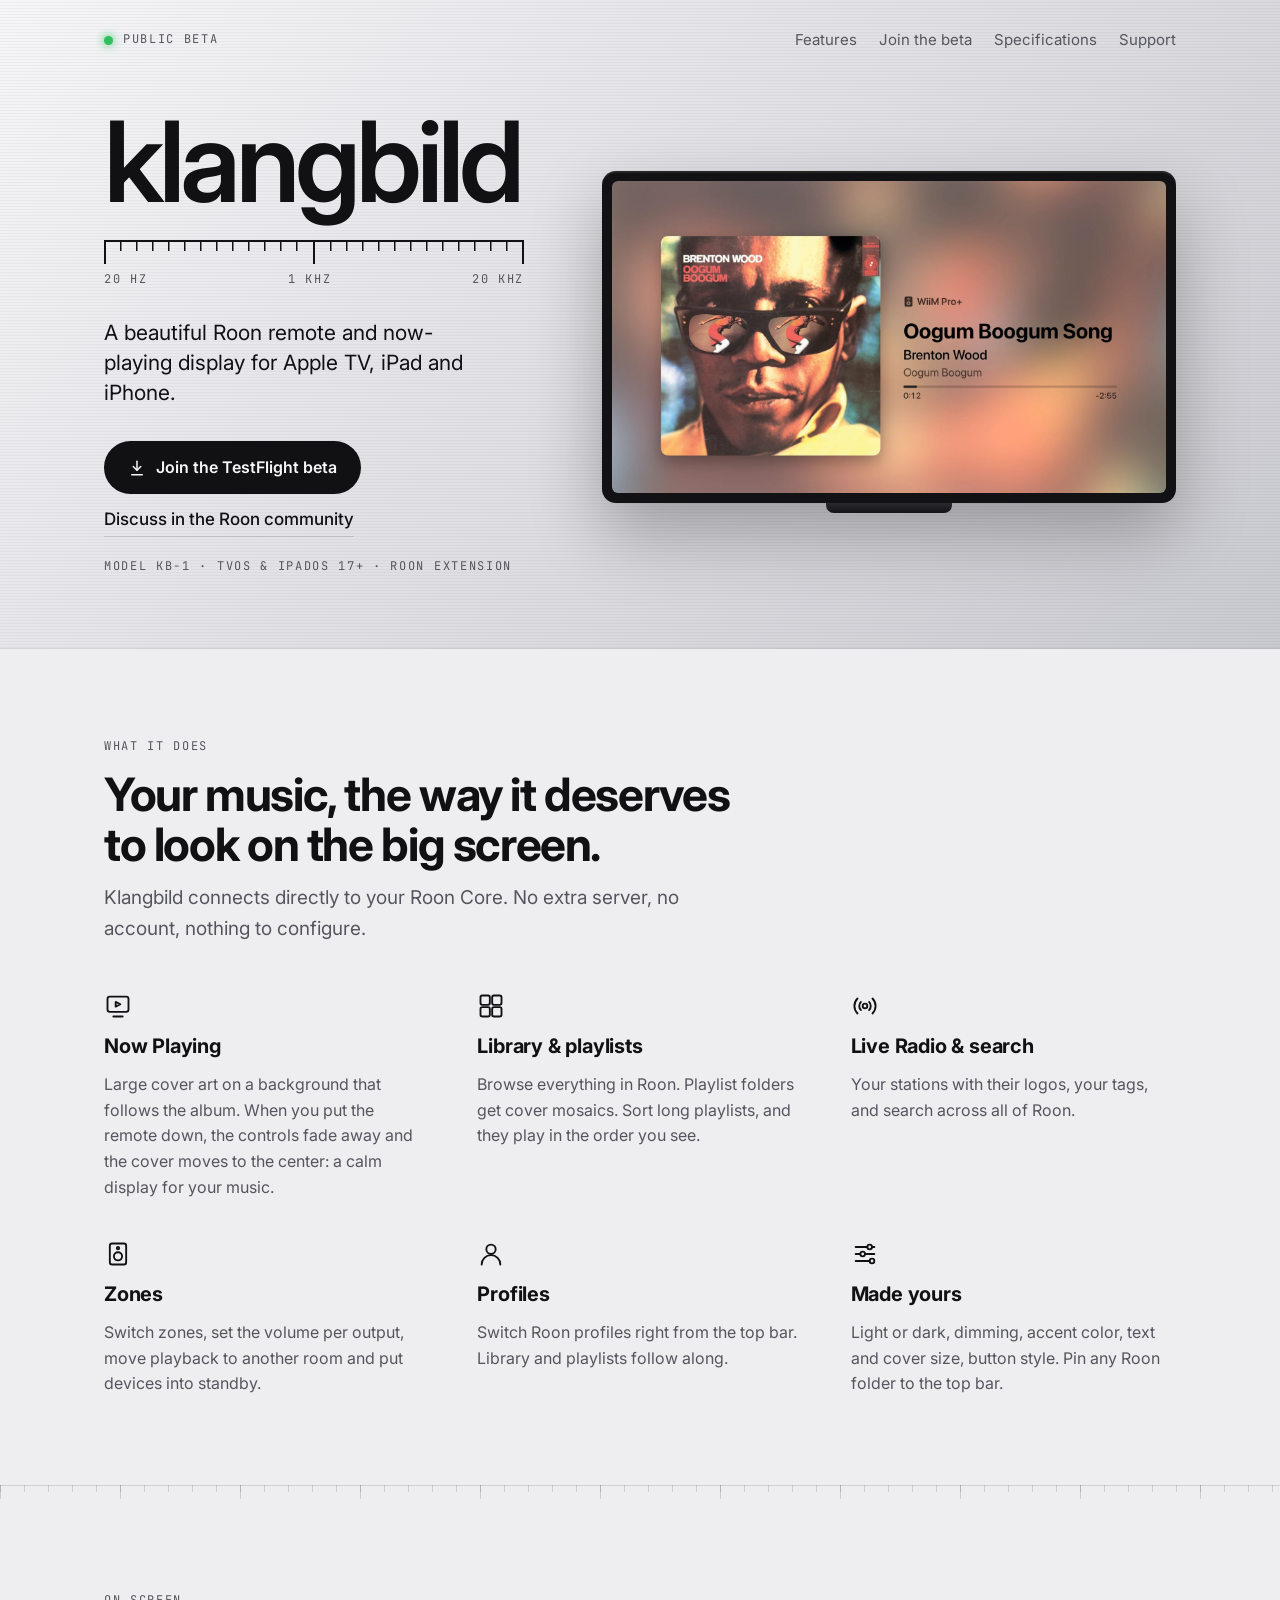
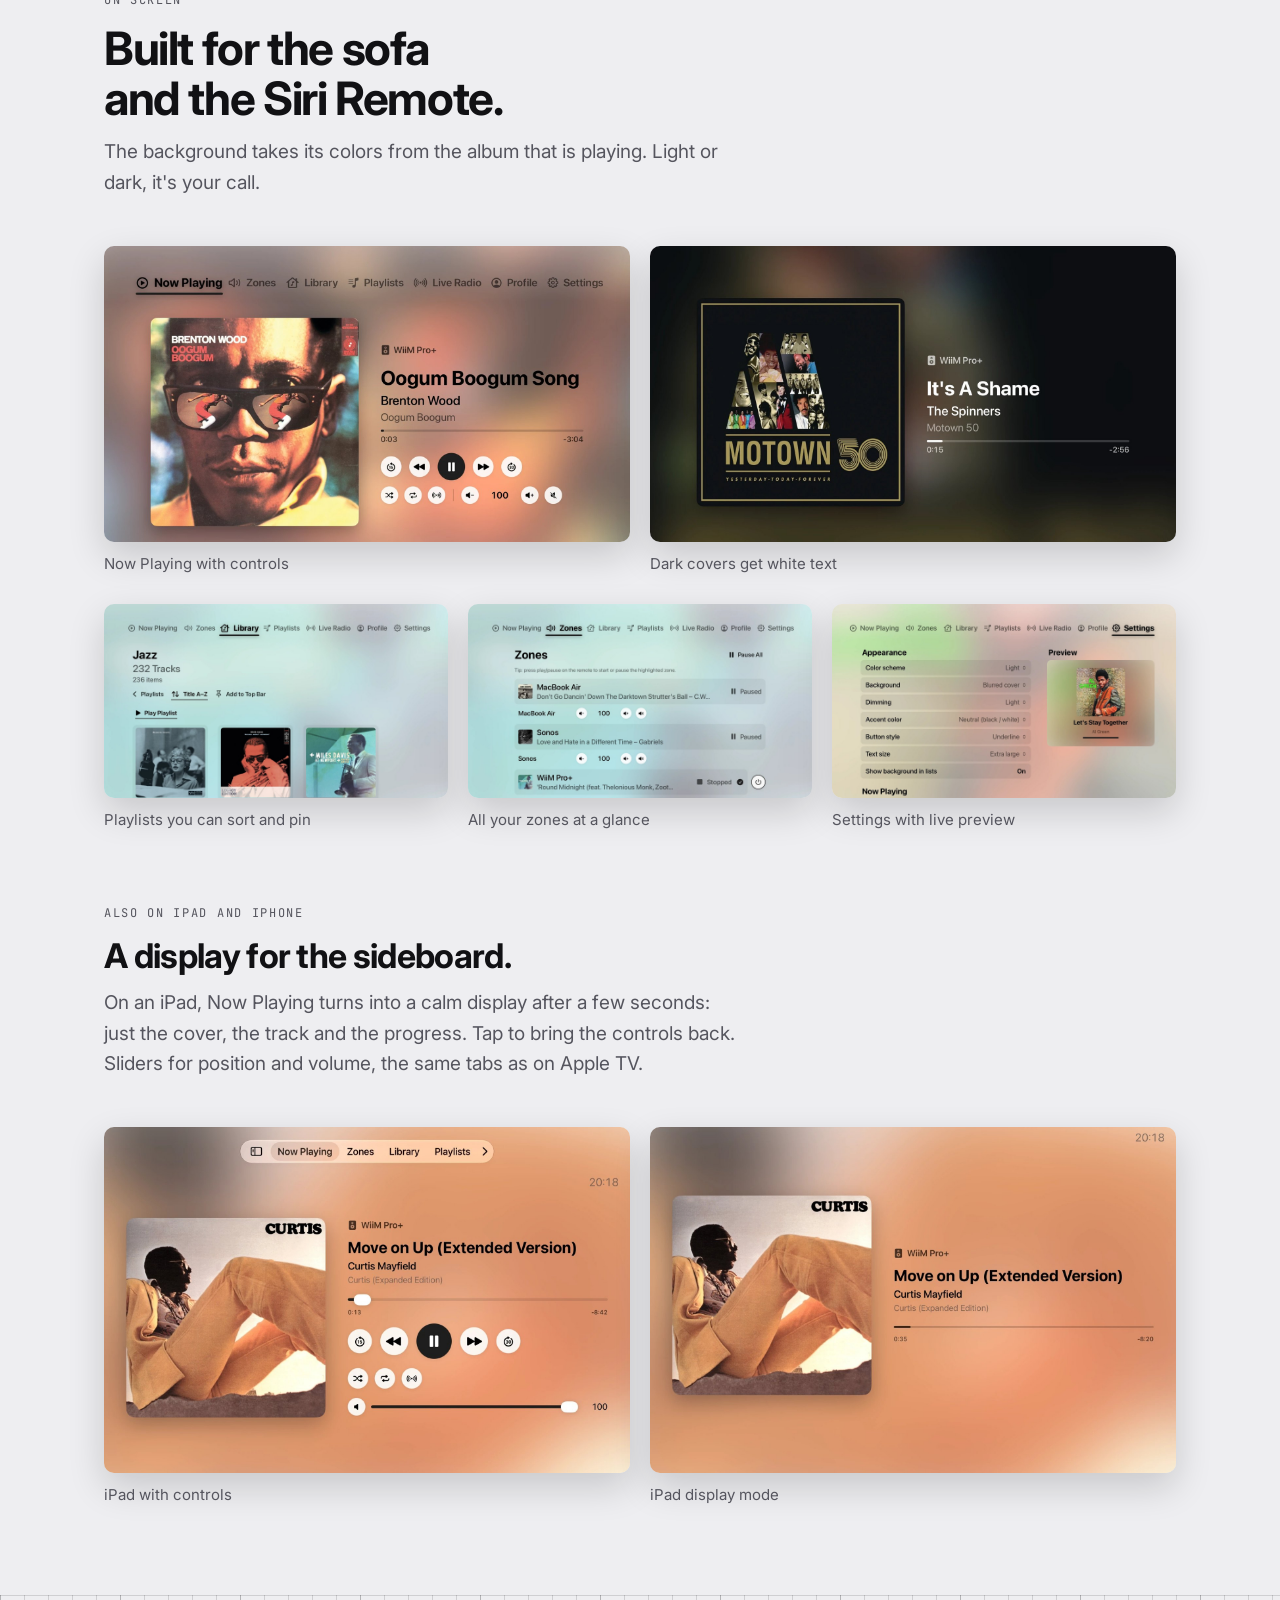
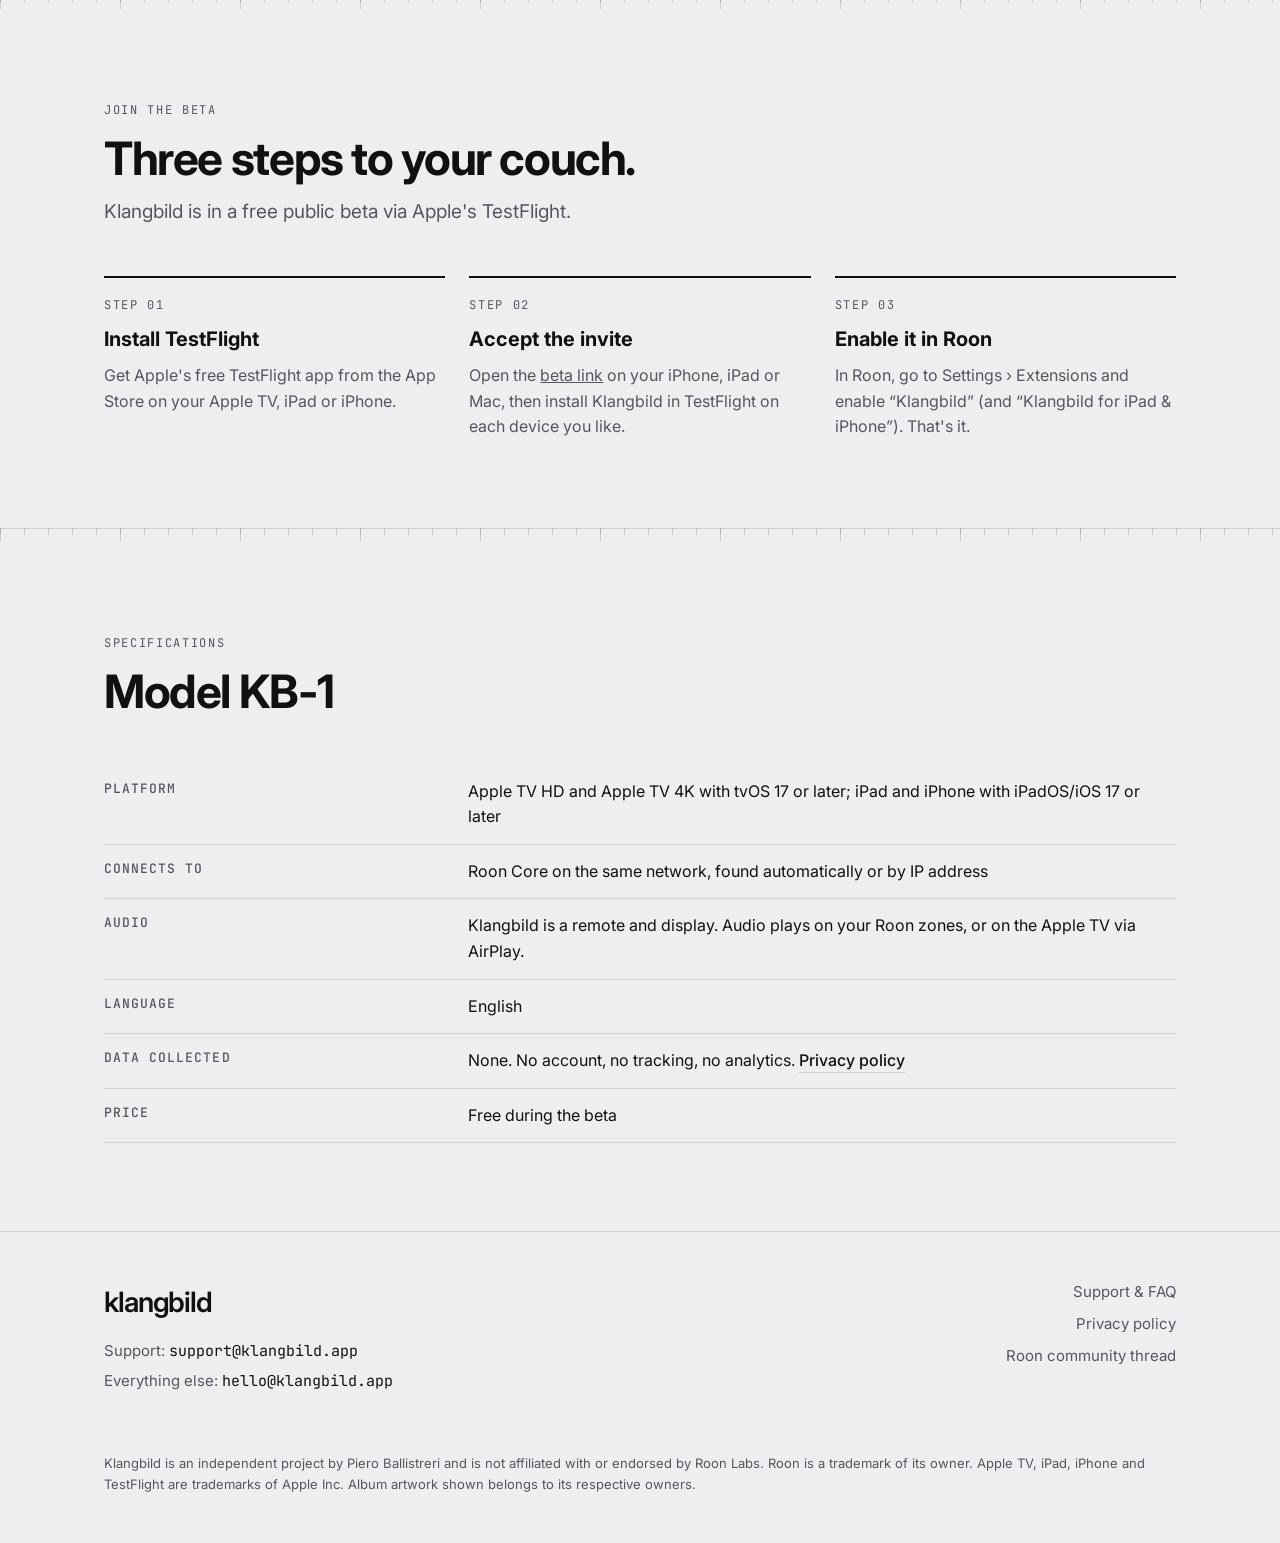
==== index.html @ 3f75a9ae "iPad and iPhone on the homepage Co-Authored-By: Claude Opus 5.5 <noreply@anthropic.com> Claude-Sessi" ====
<!doctype html>
<html lang="en">
<head>
<meta charset="utf-8">
<meta name="viewport" content="width=device-width, initial-scale=1, viewport-fit=cover">
<title>Klangbild – Roon remote for Apple TV, iPad and iPhone</title>
<meta name="description" content="Klangbild is a beautiful, customizable Roon remote and now-playing display for Apple TV, iPad and iPhone. Free public beta on TestFlight.">
<link rel="canonical" href="https://klangbild.app/">
<meta property="og:title" content="Klangbild – Roon remote for Apple TV, iPad and iPhone">
<meta property="og:description" content="A beautiful Roon remote and now-playing display for Apple TV, iPad and iPhone. Free public beta on TestFlight.">
<meta property="og:image" content="https://klangbild.app/img/og-image.jpg">
<meta property="og:url" content="https://klangbild.app/">
<meta name="twitter:card" content="summary_large_image">
<link rel="icon" type="image/png" href="img/favicon.png">
<link rel="apple-touch-icon" href="img/apple-touch-icon.png">
<link rel="preconnect" href="https://fonts.googleapis.com">
<link rel="preconnect" href="https://fonts.gstatic.com" crossorigin>
<link rel="stylesheet" href="https://fonts.googleapis.com/css2?family=Inter:opsz,wght@14..32,400;14..32,500;14..32,600;14..32,700&family=JetBrains+Mono:wght@400;500&display=swap">
<link rel="stylesheet" href="assets/site.css">
</head>
<body>

<header class="panel">
  <div class="wrap">
    <div class="topbar">
      <span class="label led">Public beta</span>
      <nav aria-label="Main">
        <a href="#features">Features</a>
        <a href="#join">Join the beta</a>
        <a href="#specs">Specifications</a>
        <a href="support/">Support</a>
      </nav>
    </div>

    <div class="hero">
      <div>
        <h1 class="wordmark">klangbild</h1>
        <div class="scale" aria-hidden="true">
          <svg viewBox="0 0 420 26" preserveAspectRatio="none">
            <rect x="0" y="0" width="420" height="2" fill="currentColor"/>
            <g fill="currentColor">
              <rect x="0" y="2" width="2" height="22"/><rect x="209" y="2" width="2" height="22"/><rect x="418" y="2" width="2" height="22"/>
              <rect x="16" y="2" width="1.5" height="9"/><rect x="32" y="2" width="1.5" height="9"/><rect x="48" y="2" width="1.5" height="9"/>
              <rect x="64" y="2" width="1.5" height="9"/><rect x="80" y="2" width="1.5" height="9"/><rect x="96" y="2" width="1.5" height="9"/>
              <rect x="112" y="2" width="1.5" height="9"/><rect x="128" y="2" width="1.5" height="9"/><rect x="144" y="2" width="1.5" height="9"/>
              <rect x="160" y="2" width="1.5" height="9"/><rect x="176" y="2" width="1.5" height="9"/><rect x="192" y="2" width="1.5" height="9"/>
              <rect x="226" y="2" width="1.5" height="9"/><rect x="242" y="2" width="1.5" height="9"/><rect x="258" y="2" width="1.5" height="9"/>
              <rect x="274" y="2" width="1.5" height="9"/><rect x="290" y="2" width="1.5" height="9"/><rect x="306" y="2" width="1.5" height="9"/>
              <rect x="322" y="2" width="1.5" height="9"/><rect x="338" y="2" width="1.5" height="9"/><rect x="354" y="2" width="1.5" height="9"/>
              <rect x="370" y="2" width="1.5" height="9"/><rect x="386" y="2" width="1.5" height="9"/><rect x="402" y="2" width="1.5" height="9"/>
            </g>
          </svg>
          <div class="ends label"><span>20 Hz</span><span>1 kHz</span><span>20 kHz</span></div>
        </div>
        <p class="lede">A beautiful Roon remote and now-playing display for Apple&nbsp;TV, iPad and iPhone.</p>
        <div class="actions">
          <a class="button" href="https://testflight.apple.com/join/qXtEk1jB">
            <svg width="18" height="18" viewBox="0 0 24 24" fill="none" stroke="currentColor" stroke-width="2" stroke-linecap="round" stroke-linejoin="round" aria-hidden="true"><path d="M12 3v12"/><path d="m7 10 5 5 5-5"/><path d="M5 21h14"/></svg>
            Join the TestFlight beta
          </a>
          <a class="link" href="https://community.roonlabs.com/t/klangbild-a-modern-roon-remote-now-playing-display-for-apple-tv-public-beta/326924">Discuss in the Roon community</a>
        </div>
        <p class="label model">Model KB-1 · tvOS &amp; iPadOS 17+ · Roon Extension</p>
      </div>

      <div>
        <div class="tv-frame">
          <img src="img/now-playing-display.jpg?v=2026110303" width="1600" height="900" alt="Klangbild on Apple TV: Now Playing as a calm display with album cover, track details and progress">
        </div>
        <div class="tv-stand" aria-hidden="true"></div>
      </div>
    </div>
  </div>
</header>

<main>
  <section id="features">
    <div class="wrap">
      <div class="section-head">
        <span class="label">What it does</span>
        <h2>Your music, the way it deserves to look on the big screen.</h2>
        <p>Klangbild connects directly to your Roon Core. No extra server, no account, nothing to configure.</p>
      </div>
      <div class="features">
        <div class="feature">
          <svg viewBox="0 0 24 24" fill="none" stroke="currentColor" stroke-width="1.6" stroke-linecap="round" stroke-linejoin="round" aria-hidden="true"><rect x="3" y="4" width="18" height="13" rx="2"/><path d="M8 21h8"/><path d="m10 8.5 4 2-4 2z"/></svg>
          <h3>Now Playing</h3>
          <p>Large cover art on a background that follows the album. When you put the remote down, the controls fade away and the cover moves to the center: a calm display for your music.</p>
        </div>
        <div class="feature">
          <svg viewBox="0 0 24 24" fill="none" stroke="currentColor" stroke-width="1.6" stroke-linecap="round" stroke-linejoin="round" aria-hidden="true"><rect x="3" y="3" width="8" height="8" rx="1.5"/><rect x="13" y="3" width="8" height="8" rx="1.5"/><rect x="3" y="13" width="8" height="8" rx="1.5"/><rect x="13" y="13" width="8" height="8" rx="1.5"/></svg>
          <h3>Library &amp; playlists</h3>
          <p>Browse everything in Roon. Playlist folders get cover mosaics. Sort long playlists, and they play in the order you see.</p>
        </div>
        <div class="feature">
          <svg viewBox="0 0 24 24" fill="none" stroke="currentColor" stroke-width="1.6" stroke-linecap="round" stroke-linejoin="round" aria-hidden="true"><circle cx="12" cy="12" r="2"/><path d="M8.5 15.5a5 5 0 0 1 0-7"/><path d="M15.5 8.5a5 5 0 0 1 0 7"/><path d="M5.6 18.4a9 9 0 0 1 0-12.8"/><path d="M18.4 5.6a9 9 0 0 1 0 12.8"/></svg>
          <h3>Live Radio &amp; search</h3>
          <p>Your stations with their logos, your tags, and search across all of Roon.</p>
        </div>
        <div class="feature">
          <svg viewBox="0 0 24 24" fill="none" stroke="currentColor" stroke-width="1.6" stroke-linecap="round" stroke-linejoin="round" aria-hidden="true"><rect x="5" y="3" width="14" height="18" rx="2"/><circle cx="12" cy="14" r="3.5"/><circle cx="12" cy="7" r="1"/></svg>
          <h3>Zones</h3>
          <p>Switch zones, set the volume per output, move playback to another room and put devices into standby.</p>
        </div>
        <div class="feature">
          <svg viewBox="0 0 24 24" fill="none" stroke="currentColor" stroke-width="1.6" stroke-linecap="round" stroke-linejoin="round" aria-hidden="true"><circle cx="12" cy="8" r="4"/><path d="M4 21a8 8 0 0 1 16 0"/></svg>
          <h3>Profiles</h3>
          <p>Switch Roon profiles right from the top bar. Library and playlists follow along.</p>
        </div>
        <div class="feature">
          <svg viewBox="0 0 24 24" fill="none" stroke="currentColor" stroke-width="1.6" stroke-linecap="round" stroke-linejoin="round" aria-hidden="true"><path d="M4 6h10"/><path d="M18 6h2"/><circle cx="16" cy="6" r="2"/><path d="M4 12h4"/><path d="M12 12h8"/><circle cx="10" cy="12" r="2"/><path d="M4 18h12"/><circle cx="18" cy="18" r="2"/></svg>
          <h3>Made yours</h3>
          <p>Light or dark, dimming, accent color, text and cover size, button style. Pin any Roon folder to the top bar.</p>
        </div>
      </div>
    </div>
  </section>

  <hr class="rule">

  <section aria-labelledby="gallery-title">
    <div class="wrap">
      <div class="section-head">
        <span class="label">On screen</span>
        <h2 id="gallery-title">Built for the sofa and the Siri Remote.</h2>
        <p>The background takes its colors from the album that is playing. Light or dark, it's your call.</p>
      </div>
      <div class="gallery">
        <div class="row two">
          <figure>
            <img src="img/now-playing-controls.jpg?v=2026110303" width="1600" height="900" loading="lazy" alt="Now Playing with top bar and playback controls">
            <figcaption>Now Playing with controls</figcaption>
          </figure>
          <figure>
            <img src="img/now-playing-display-2.jpg?v=2026110303" width="1600" height="900" loading="lazy" alt="Display mode with a dark cover: white text on a dark background">
            <figcaption>Dark covers get white text</figcaption>
          </figure>
        </div>
        <div class="row three">
          <figure>
            <img src="img/library.jpg?v=2026110303" width="1600" height="900" loading="lazy" alt="A jazz playlist sorted by title, with Back, Sort and Add to Top Bar above the album covers">
            <figcaption>Playlists you can sort and pin</figcaption>
          </figure>
          <figure>
            <img src="img/zones.jpg?v=2026110303" width="1600" height="900" loading="lazy" alt="Zones: three zones with playback state, volume controls and a standby button">
            <figcaption>All your zones at a glance</figcaption>
          </figure>
          <figure>
            <img src="img/settings.jpg?v=2026110303" width="1600" height="900" loading="lazy" alt="Settings: appearance options such as color scheme, background, accent color, button style and text size, with a live preview">
            <figcaption>Settings with live preview</figcaption>
          </figure>
        </div>
      </div>
      <div class="section-head ipad-head">
        <span class="label">Also on iPad and iPhone</span>
        <h3>A display for the sideboard.</h3>
        <p>On an iPad, Now Playing turns into a calm display after a few seconds: just the cover, the track and the progress. Tap to bring the controls back. Sliders for position and volume, the same tabs as on Apple TV.</p>
      </div>
      <div class="gallery">
        <div class="row two ipad">
          <figure>
            <img src="img/ipad-now-playing.jpg?v=2026110401" width="1600" height="1050" loading="lazy" alt="Klangbild on iPad: Now Playing with tab bar, sliders and playback controls">
            <figcaption>iPad with controls</figcaption>
          </figure>
          <figure>
            <img src="img/ipad-display-mode.jpg?v=2026110401" width="1600" height="1050" loading="lazy" alt="Klangbild on iPad in display mode: cover, title, artist and a slim progress line">
            <figcaption>iPad display mode</figcaption>
          </figure>
        </div>
      </div>
    </div>
  </section>

  <hr class="rule">

  <section id="join">
    <div class="wrap">
      <div class="section-head">
        <span class="label">Join the beta</span>
        <h2>Three steps to your couch.</h2>
        <p>Klangbild is in a free public beta via Apple's TestFlight.</p>
      </div>
      <div class="steps">
        <div class="step">
          <span class="label">Step</span>
          <h3>Install TestFlight</h3>
          <p>Get Apple's free TestFlight app from the App Store on your Apple TV, iPad or iPhone.</p>
        </div>
        <div class="step">
          <span class="label">Step</span>
          <h3>Accept the invite</h3>
          <p>Open the <a href="https://testflight.apple.com/join/qXtEk1jB">beta link</a> on your iPhone, iPad or Mac, then install Klangbild in TestFlight on each device you like.</p>
        </div>
        <div class="step">
          <span class="label">Step</span>
          <h3>Enable it in Roon</h3>
          <p>In Roon, go to Settings › Extensions and enable “Klangbild” (and “Klangbild for iPad &amp; iPhone”). That's it.</p>
        </div>
      </div>
    </div>
  </section>

  <hr class="rule">

  <section id="specs">
    <div class="wrap">
      <div class="section-head">
        <span class="label">Specifications</span>
        <h2>Model KB-1</h2>
      </div>
      <div class="specs-wrap">
        <table class="specs">
          <tbody>
            <tr><th scope="row">Platform</th><td>Apple TV HD and Apple TV 4K with tvOS 17 or later; iPad and iPhone with iPadOS/iOS 17 or later</td></tr>
            <tr><th scope="row">Connects to</th><td>Roon Core on the same network, found automatically or by IP address</td></tr>
            <tr><th scope="row">Audio</th><td>Klangbild is a remote and display. Audio plays on your Roon zones, or on the Apple TV via AirPlay.</td></tr>
            <tr><th scope="row">Language</th><td>English</td></tr>
            <tr><th scope="row">Data collected</th><td>None. No account, no tracking, no analytics. <a class="link" href="privacy/">Privacy policy</a></td></tr>
            <tr><th scope="row">Price</th><td>Free during the beta</td></tr>
          </tbody>
        </table>
      </div>
    </div>
  </section>
</main>

<footer>
  <div class="wrap">
    <div>
      <div class="footer-mark">klangbild</div>
      <div class="contact">
        <span>Support: <code>support@klangbild.app</code></span>
        <span>Everything else: <code>hello@klangbild.app</code></span>
      </div>
    </div>
    <div class="footer-links">
      <a href="support/">Support &amp; FAQ</a>
      <a href="privacy/">Privacy policy</a>
      <a href="https://community.roonlabs.com/t/klangbild-a-modern-roon-remote-now-playing-display-for-apple-tv-public-beta/326924">Roon community thread</a>
    </div>
    <p class="fine">Klangbild is an independent project by Piero Ballistreri and is not affiliated with or endorsed by Roon Labs. Roon is a trademark of its owner. Apple TV, iPad, iPhone and TestFlight are trademarks of Apple Inc. Album artwork shown belongs to its respective owners.</p>
  </div>
</footer>

</body>
</html>
---- assets/site.css ----
/* Klangbild website.
   Layout: a hi-fi front panel. Brushed-aluminium header with the wordmark and a frequency scale,
   then a calm single column; sections are separated by scale rules, specs set like a data sheet. */
:root {
  --bg: #eeeef1;
  --panel-hi: #f6f6f8;
  --panel-lo: #c9c9d0;
  --ink: #111114;
  --ink-soft: #55555e;
  --line: rgba(17, 17, 20, 0.14);
  --button: #111114;
  --button-ink: #f6f6f8;
  --brush: rgba(0, 0, 0, 0.035);
  --led: #2fbf5f;
  --font-display: "Inter", "SF Pro Display", -apple-system, "Helvetica Neue", Arial, sans-serif;
  --font-body: "Inter", "SF Pro Text", -apple-system, "Helvetica Neue", Arial, sans-serif;
  --font-mono: "JetBrains Mono", "SF Mono", ui-monospace, Menlo, Consolas, monospace;
  --wrap: 1120px;
  color-scheme: light;
}
@media (prefers-color-scheme: dark) {
  :root:not([data-theme="light"]) {
    --bg: #0d0d10; --panel-hi: #2a2a30; --panel-lo: #121216; --ink: #f2f2f5; --ink-soft: #a3a3ad;
    --line: rgba(242, 242, 245, 0.14); --button: #f2f2f5; --button-ink: #111114;
    --brush: rgba(255, 255, 255, 0.03); color-scheme: dark;
  }
}
:root[data-theme="dark"] {
  --bg: #0d0d10; --panel-hi: #2a2a30; --panel-lo: #121216; --ink: #f2f2f5; --ink-soft: #a3a3ad;
  --line: rgba(242, 242, 245, 0.14); --button: #f2f2f5; --button-ink: #111114;
  --brush: rgba(255, 255, 255, 0.03); color-scheme: dark;
}

* { box-sizing: border-box; }
html { -webkit-text-size-adjust: 100%; }
body {
  margin: 0;
  background: var(--bg);
  color: var(--ink);
  font-family: var(--font-body);
  font-size: 17px;
  line-height: 1.6;
  -webkit-font-smoothing: antialiased;
}
img { max-width: 100%; height: auto; }
a { color: inherit; }
:focus-visible { outline: 2px solid var(--ink); outline-offset: 3px; border-radius: 6px; }
.wrap {
  max-width: var(--wrap);
  margin: 0 auto;
  padding-left: max(24px, env(safe-area-inset-left, 0px));
  padding-right: max(24px, env(safe-area-inset-right, 0px));
}
h1, h2, h3 { font-family: var(--font-display); text-wrap: balance; margin: 0; }
p { margin: 0; }
.label {
  font-family: var(--font-mono);
  font-size: 12px;
  letter-spacing: 0.14em;
  text-transform: uppercase;
  color: var(--ink-soft);
}

/* Header: brushed aluminium front panel */
.panel {
  background:
    repeating-linear-gradient(0deg, var(--brush) 0 1px, transparent 1px 3px),
    linear-gradient(135deg, var(--panel-hi), var(--panel-lo));
  border-bottom: 1px solid var(--line);
}
.panel > .wrap { padding-block: 28px 72px; display: grid; gap: 56px; }
.panel.compact > .wrap { padding-block: 28px 48px; gap: 36px; }
.topbar { display: flex; align-items: center; justify-content: space-between; gap: 16px; flex-wrap: wrap; }
.topbar nav { display: flex; gap: 22px; font-size: 15px; flex-wrap: wrap; }
.topbar nav a { text-decoration: none; color: var(--ink-soft); }
.topbar nav a:hover, .topbar nav a[aria-current="page"] { color: var(--ink); }
.home { text-decoration: none; }
.led { display: inline-flex; align-items: center; gap: 10px; }
.led::before {
  content: ""; width: 9px; height: 9px; border-radius: 50%;
  background: var(--led); box-shadow: 0 0 10px var(--led);
}
.mini-mark { font-family: var(--font-display); font-weight: 600; font-size: 26px; letter-spacing: -0.04em; }

.hero { display: grid; grid-template-columns: minmax(0, 1fr) minmax(0, 1.3fr); gap: 56px; align-items: center; }
.wordmark {
  font-family: var(--font-display);
  font-weight: 600;
  font-size: clamp(56px, 9vw, 112px);
  letter-spacing: -0.045em;
  line-height: 0.95;
}
.scale { margin-top: 26px; max-width: 420px; }
.scale svg { display: block; width: 100%; height: 26px; color: var(--ink); }
.scale .ends { display: flex; justify-content: space-between; margin-top: 4px; }
.lede { margin-top: 28px; font-size: 21px; line-height: 1.45; max-width: 30ch; }
.actions { margin-top: 32px; display: flex; flex-wrap: wrap; gap: 12px 20px; align-items: center; }
.button {
  display: inline-flex; align-items: center; gap: 10px;
  padding: 14px 24px; border-radius: 999px;
  background: var(--button); color: var(--button-ink);
  font-weight: 600; font-size: 16px; text-decoration: none;
  transition: transform 0.15s ease, box-shadow 0.15s ease;
}
.button:hover { transform: translateY(-1px); box-shadow: 0 10px 24px rgba(0, 0, 0, 0.18); }
.link { font-weight: 500; text-decoration: none; border-bottom: 1px solid var(--line); padding-bottom: 2px; }
.link:hover { border-bottom-color: var(--ink); }
.model { margin-top: 20px; }

.tv-frame {
  border-radius: 14px;
  padding: 10px;
  background: #121214;
  box-shadow: 0 30px 70px rgba(0, 0, 0, 0.28), 0 2px 0 rgba(255, 255, 255, 0.08) inset;
}
.tv-frame img { display: block; width: 100%; height: auto; aspect-ratio: 16 / 9; object-fit: cover; border-radius: 6px; }
.tv-stand { width: 22%; height: 10px; margin: 0 auto; background: linear-gradient(#2a2a2e, #141416); border-radius: 0 0 8px 8px; }

/* Sections */
section { padding-block: 88px; }
.rule { border: 0; height: 18px; margin: 0; background:
  linear-gradient(var(--line), var(--line)) top / 100% 1px no-repeat,
  repeating-linear-gradient(90deg, var(--line) 0 1px, transparent 1px 24px) top / 100% 7px no-repeat,
  repeating-linear-gradient(90deg, var(--line) 0 1px, transparent 1px 120px) top / 100% 14px no-repeat; }
.section-head { display: grid; gap: 14px; max-width: 640px; margin-bottom: 48px; }
.section-head h2 { font-size: clamp(32px, 4.4vw, 46px); letter-spacing: -0.03em; line-height: 1.08; }
.section-head p { color: var(--ink-soft); font-size: 19px; }

.features { display: grid; grid-template-columns: repeat(3, minmax(0, 1fr)); gap: 40px 48px; }
.feature { display: grid; gap: 10px; align-content: start; }
.feature svg { width: 28px; height: 28px; color: var(--ink); }
.feature h3 { font-size: 20px; letter-spacing: -0.01em; }
.feature p { color: var(--ink-soft); font-size: 16px; }

.gallery { display: grid; gap: 28px; }
.gallery .row { display: grid; gap: 20px; }
.gallery .two { grid-template-columns: repeat(2, minmax(0, 1fr)); }
.gallery .three { grid-template-columns: repeat(3, minmax(0, 1fr)); }
.gallery figure { margin: 0; display: grid; gap: 10px; align-content: start; }
.gallery img { display: block; width: 100%; height: auto; aspect-ratio: 16 / 9; object-fit: cover; border-radius: 10px; box-shadow: 0 14px 36px rgba(0, 0, 0, 0.16); }
.gallery .ipad img { aspect-ratio: 1600 / 1050; }
.ipad-head { margin-top: 72px; }
.ipad-head h3 { font-size: clamp(26px, 3.4vw, 34px); letter-spacing: -0.02em; line-height: 1.1; }
.gallery figcaption { color: var(--ink-soft); font-size: 15px; }

.steps { display: grid; grid-template-columns: repeat(3, minmax(0, 1fr)); gap: 24px; counter-reset: step; }
.step { border-top: 2px solid var(--ink); padding-top: 18px; display: grid; gap: 8px; align-content: start; }
.step .label::after { counter-increment: step; content: " " counter(step, decimal-leading-zero); }
.step h3 { font-size: 20px; }
.step p { color: var(--ink-soft); font-size: 16px; }

.specs-wrap { overflow-x: auto; }
.specs { width: 100%; border-collapse: collapse; font-size: 16px; }
.specs th, .specs td { text-align: left; padding: 14px 0; border-bottom: 1px solid var(--line); vertical-align: top; }
.specs th { width: 34%; font-family: var(--font-mono); font-weight: 500; font-size: 13px; letter-spacing: 0.08em; text-transform: uppercase; color: var(--ink-soft); padding-right: 24px; }

/* Text pages (support, privacy) */
.page-title { font-size: clamp(40px, 6vw, 64px); letter-spacing: -0.035em; line-height: 1.02; }
.page-lede { margin-top: 16px; color: var(--ink-soft); font-size: 19px; max-width: 46ch; }
.prose { max-width: 68ch; display: grid; gap: 18px; }
.prose h2 { font-size: 26px; letter-spacing: -0.02em; margin-top: 28px; }
.prose p, .prose li { color: var(--ink); }
.prose ul, .prose ol { margin: 0; padding-left: 22px; display: grid; gap: 8px; }
.prose .muted { color: var(--ink-soft); }
.faq { display: grid; gap: 0; max-width: 76ch; }
.faq details { border-bottom: 1px solid var(--line); padding-block: 18px; }
.faq details:first-child { border-top: 1px solid var(--line); }
.faq summary { cursor: pointer; font-family: var(--font-display); font-weight: 600; font-size: 19px; list-style: none; display: flex; justify-content: space-between; gap: 16px; }
.faq summary::-webkit-details-marker { display: none; }
.faq summary::after { content: "+"; font-family: var(--font-mono); color: var(--ink-soft); }
.faq details[open] summary::after { content: "–"; }
.faq .answer { margin-top: 12px; color: var(--ink-soft); display: grid; gap: 10px; }
.faq .answer ol, .faq .answer ul { margin: 0; padding-left: 22px; display: grid; gap: 6px; }
.contact-card { display: grid; gap: 8px; padding: 24px; border: 1px solid var(--line); border-radius: 14px; max-width: 520px; }
.contact-card code, .contact code { font-family: var(--font-mono); font-size: 15px; color: var(--ink); user-select: all; }

footer { border-top: 1px solid var(--line); }
footer .wrap { padding-block: 48px; display: grid; grid-template-columns: minmax(0, 1fr) auto; gap: 32px; align-items: start; }
.footer-mark { font-family: var(--font-display); font-weight: 600; font-size: 28px; letter-spacing: -0.04em; }
.contact { display: grid; gap: 6px; margin-top: 14px; color: var(--ink-soft); font-size: 15px; }
.footer-links { display: grid; gap: 8px; font-size: 15px; justify-items: end; }
.footer-links a { text-decoration: none; color: var(--ink-soft); }
.footer-links a:hover { color: var(--ink); }
.fine { margin-top: 28px; grid-column: 1 / -1; font-size: 13px; color: var(--ink-soft); }

@media (max-width: 860px) {
  .hero { grid-template-columns: minmax(0, 1fr); gap: 40px; }
  .features { grid-template-columns: repeat(2, minmax(0, 1fr)); }
  .steps, .gallery .three { grid-template-columns: minmax(0, 1fr); }
}
@media (max-width: 560px) {
  body { font-size: 16px; }
  .features, .gallery .two { grid-template-columns: minmax(0, 1fr); }
  .topbar nav { gap: 16px; }
  section { padding-block: 64px; }
  footer .wrap { grid-template-columns: minmax(0, 1fr); }
  .footer-links { justify-items: start; }
}
@media (prefers-reduced-motion: reduce) { .button { transition: none; } .button:hover { transform: none; } }
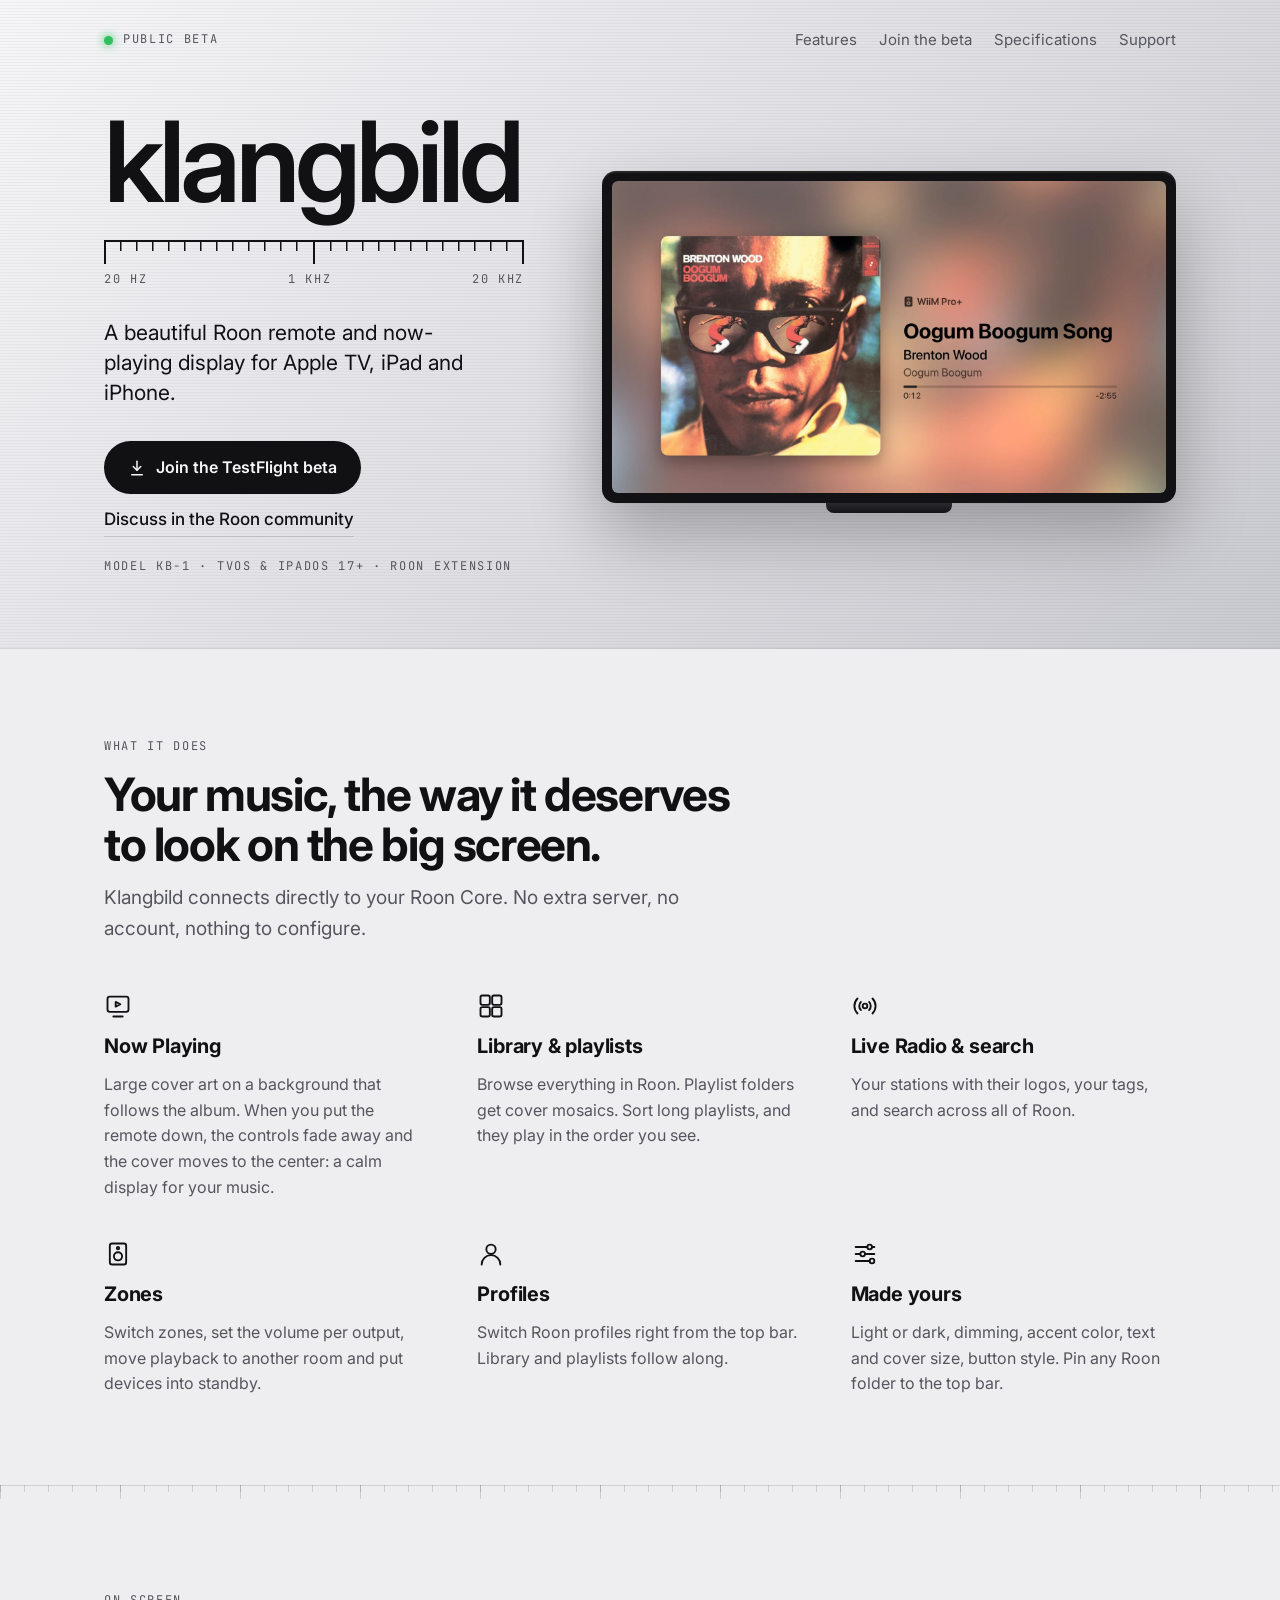
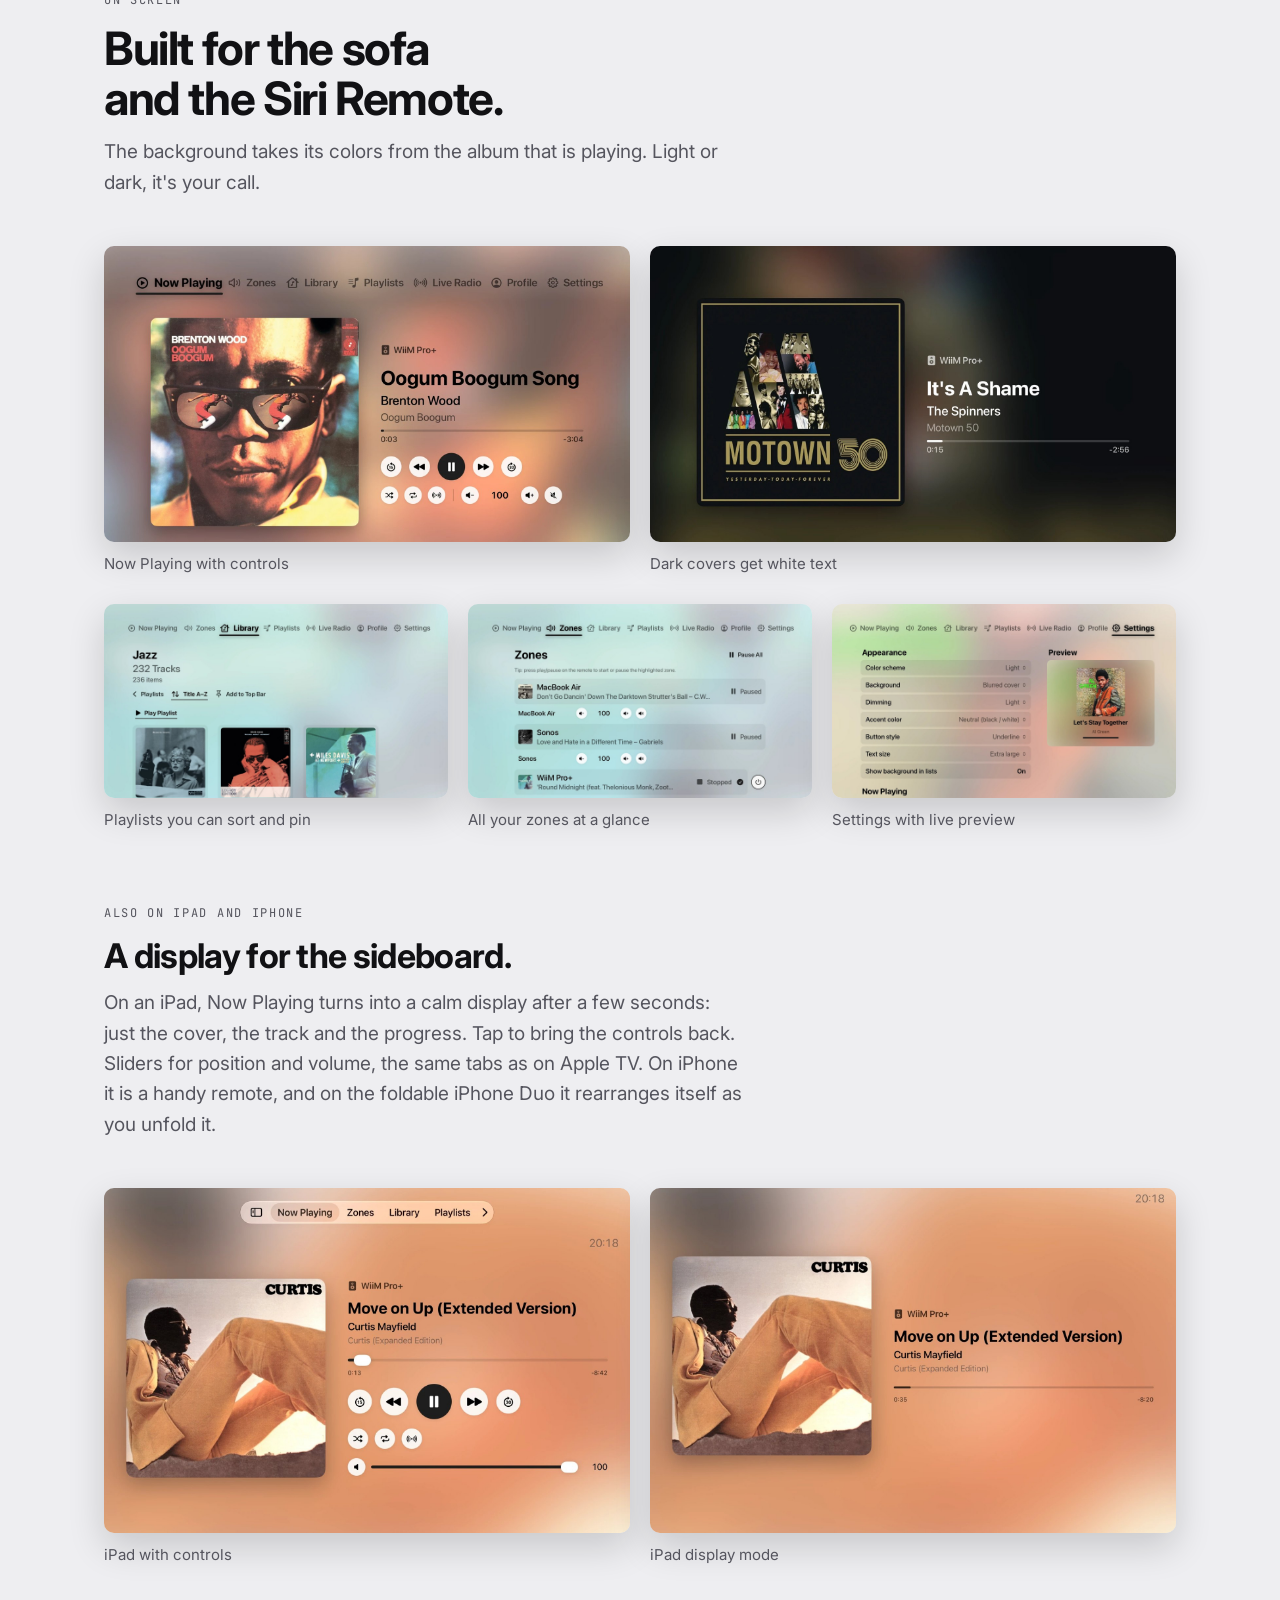
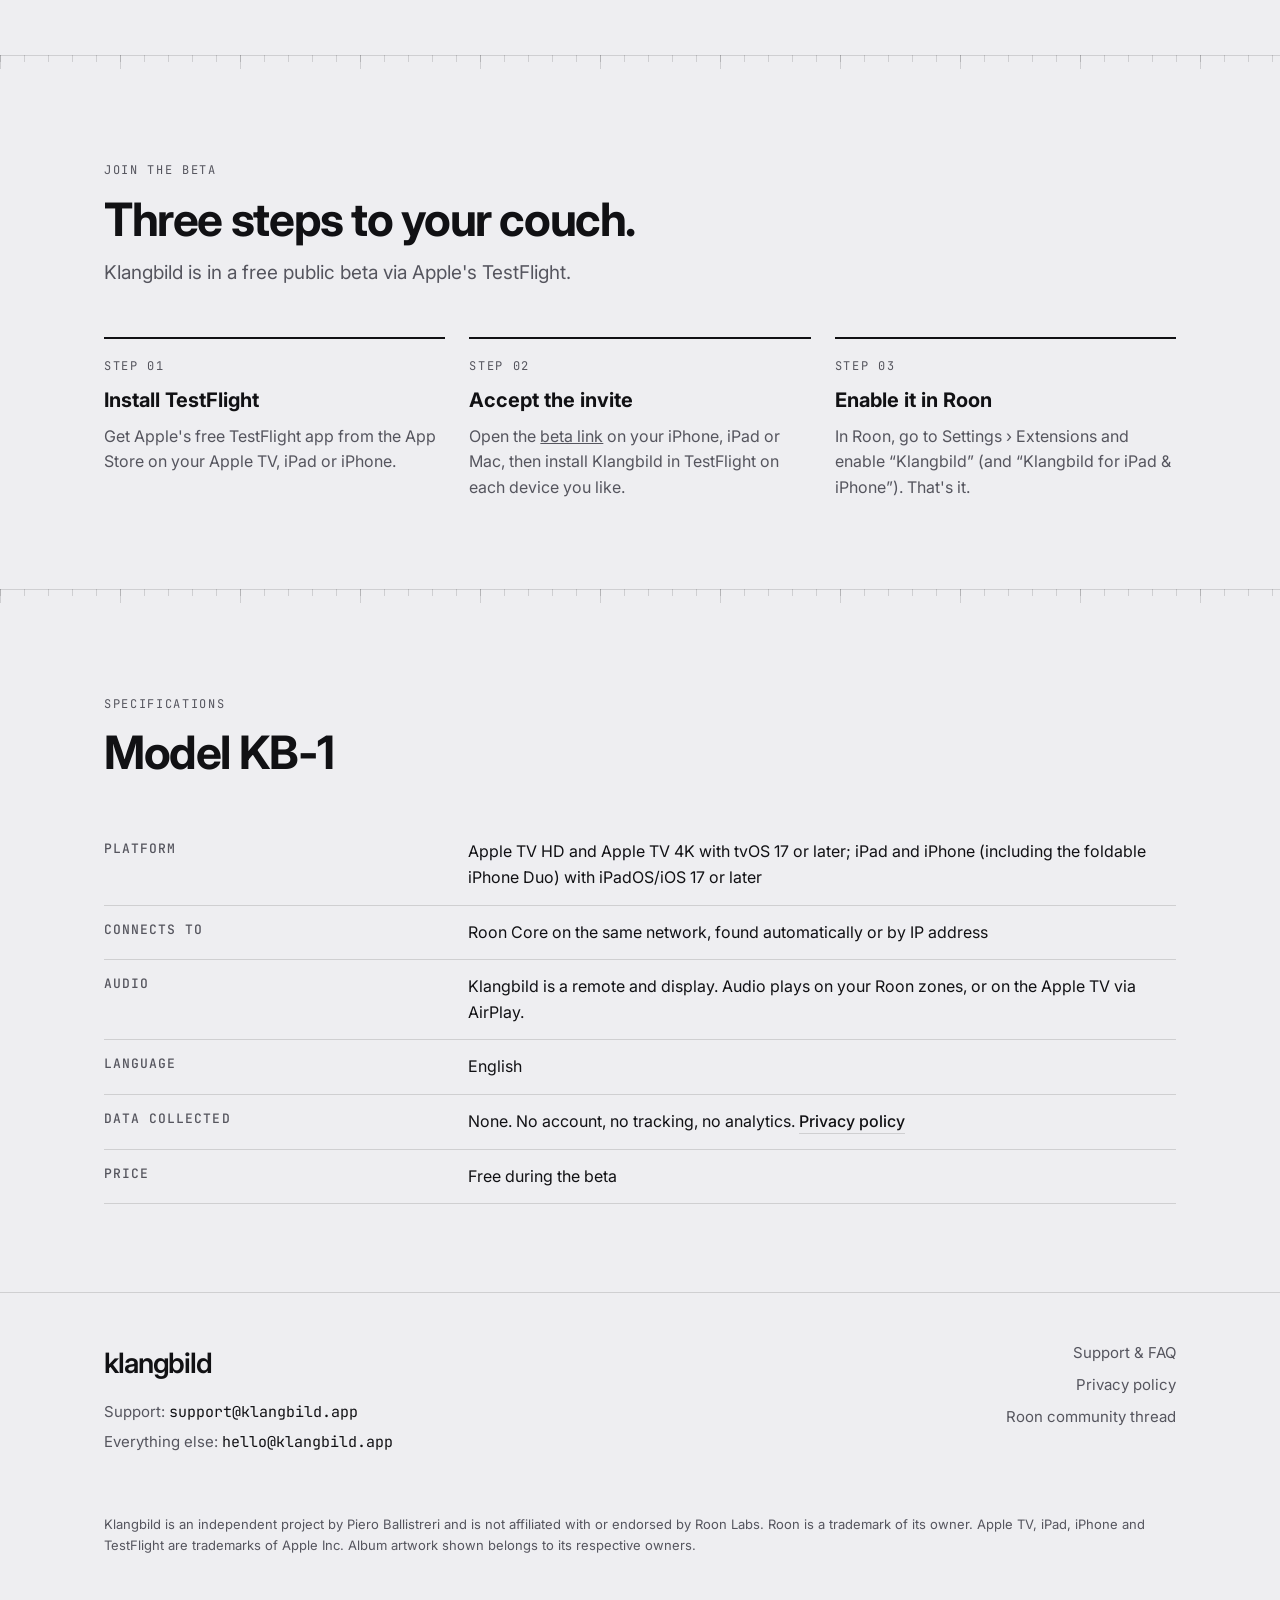
==== commit 9b344e7f: "Mention iPhone Duo Co-Authored-By: Claude Opus 5.5 <noreply@anthropic.com> Claude-Session: https://c" ====
--- a/index.html
+++ b/index.html
@@ -154,7 +154,7 @@
       <div class="section-head ipad-head">
         <span class="label">Also on iPad and iPhone</span>
         <h3>A display for the sideboard.</h3>
-        <p>On an iPad, Now Playing turns into a calm display after a few seconds: just the cover, the track and the progress. Tap to bring the controls back. Sliders for position and volume, the same tabs as on Apple TV.</p>
+        <p>On an iPad, Now Playing turns into a calm display after a few seconds: just the cover, the track and the progress. Tap to bring the controls back. Sliders for position and volume, the same tabs as on Apple TV. On iPhone it is a handy remote, and on the foldable iPhone Duo it rearranges itself as you unfold it.</p>
       </div>
       <div class="gallery">
         <div class="row two ipad">
@@ -211,7 +211,7 @@
       <div class="specs-wrap">
         <table class="specs">
           <tbody>
-            <tr><th scope="row">Platform</th><td>Apple TV HD and Apple TV 4K with tvOS 17 or later; iPad and iPhone with iPadOS/iOS 17 or later</td></tr>
+            <tr><th scope="row">Platform</th><td>Apple TV HD and Apple TV 4K with tvOS 17 or later; iPad and iPhone (including the foldable iPhone Duo) with iPadOS/iOS 17 or later</td></tr>
             <tr><th scope="row">Connects to</th><td>Roon Core on the same network, found automatically or by IP address</td></tr>
             <tr><th scope="row">Audio</th><td>Klangbild is a remote and display. Audio plays on your Roon zones, or on the Apple TV via AirPlay.</td></tr>
             <tr><th scope="row">Language</th><td>English</td></tr>
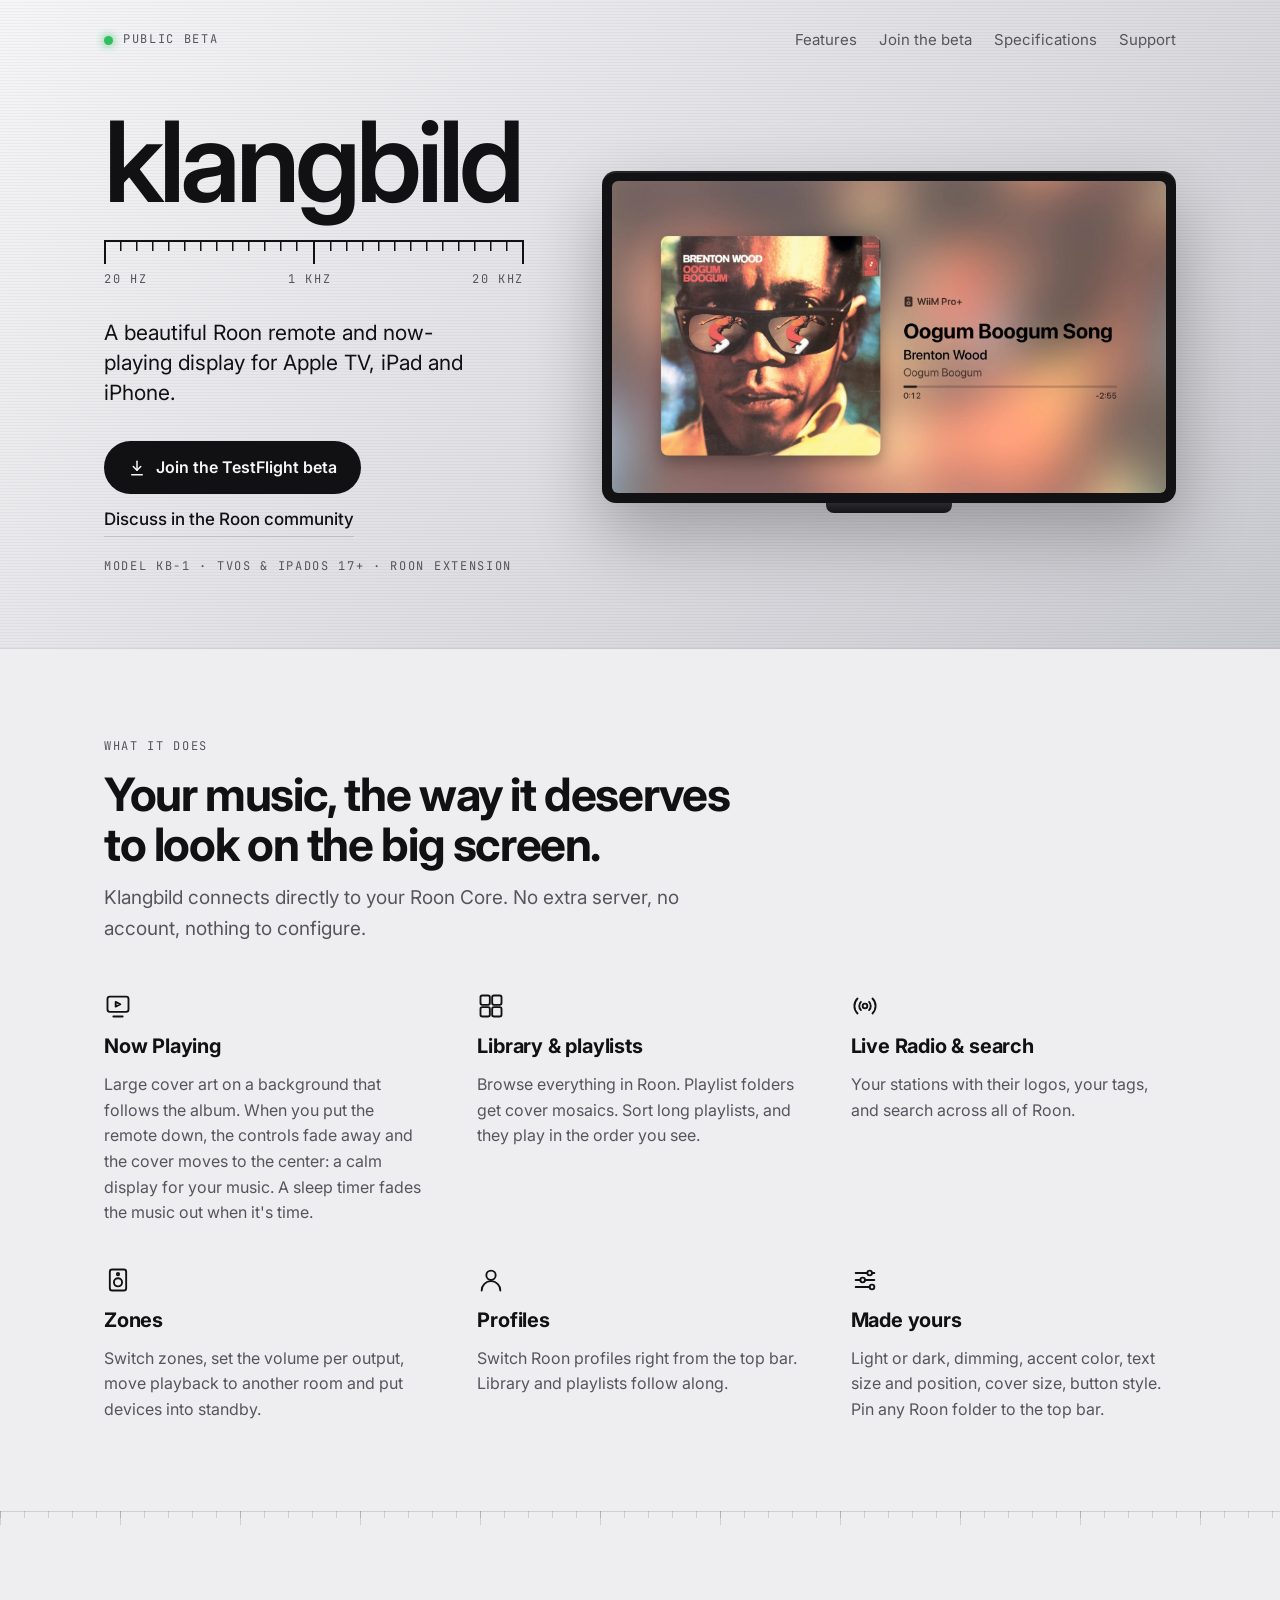
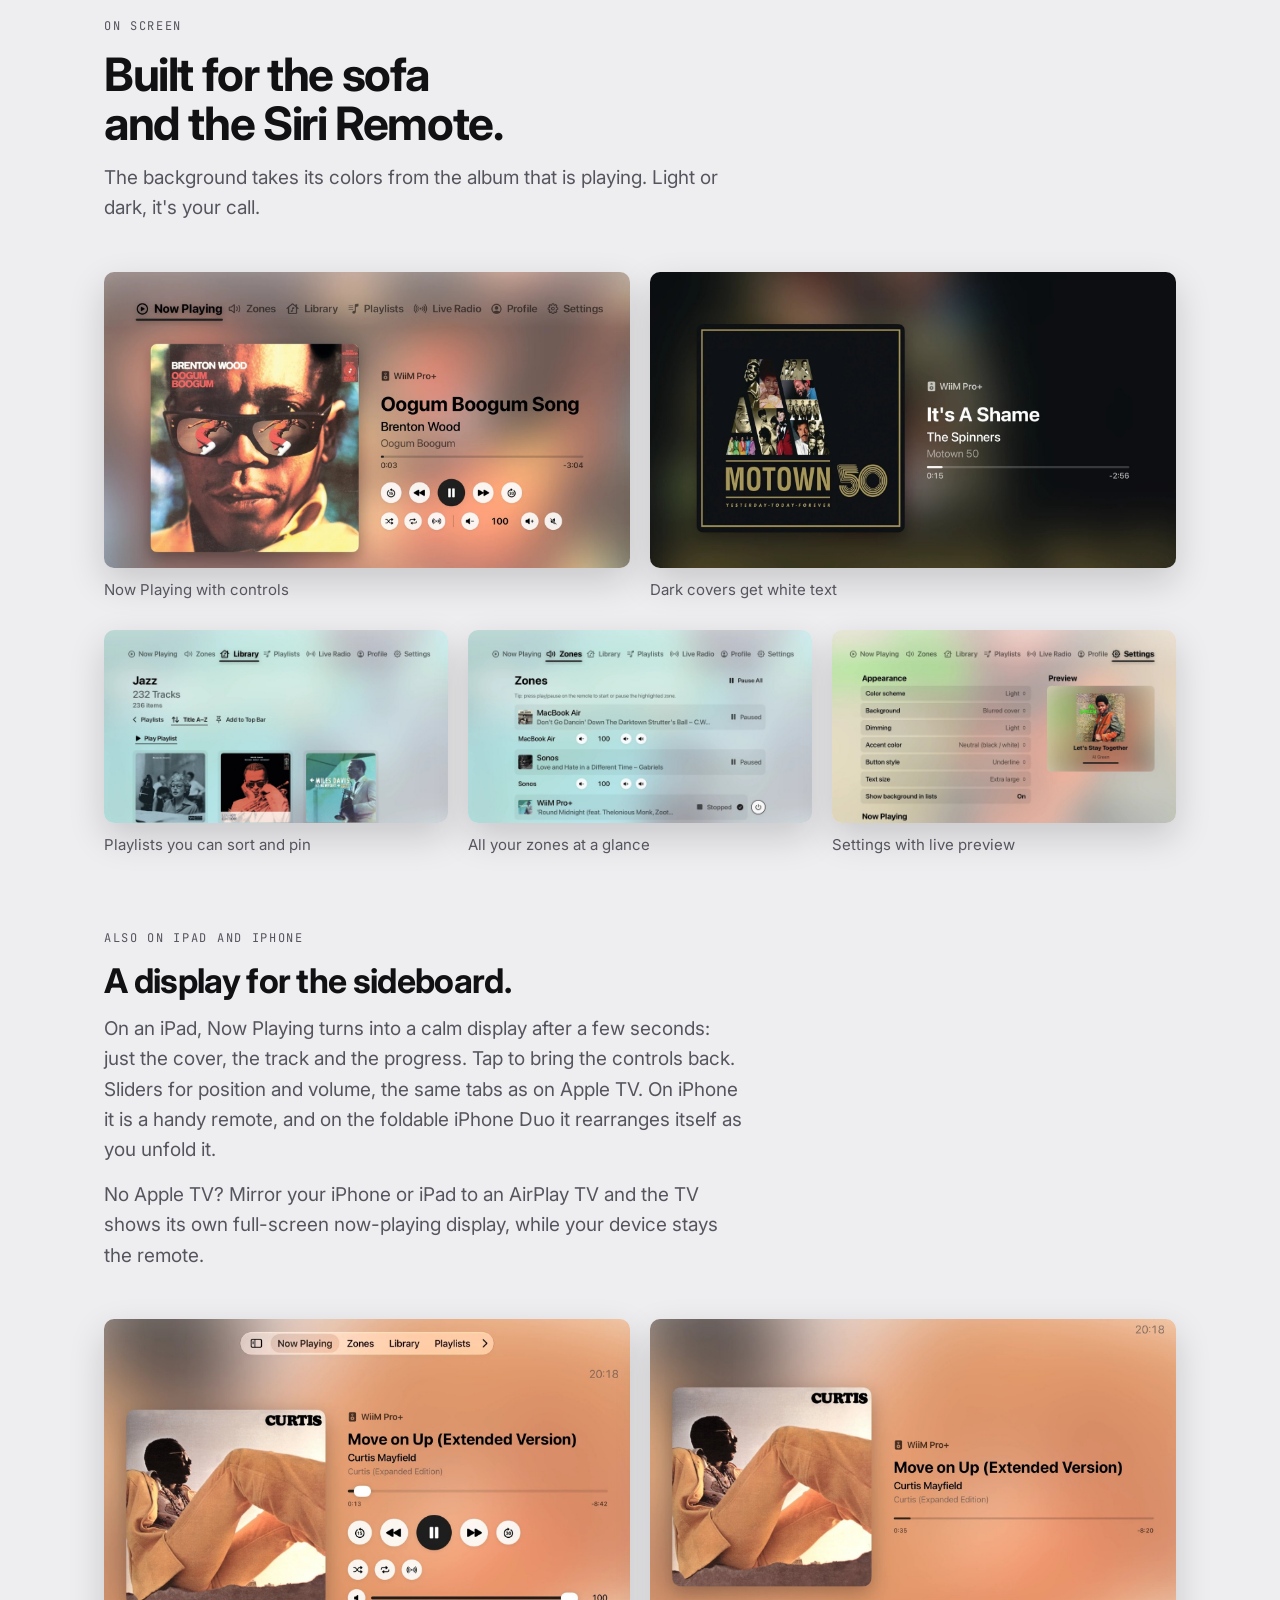
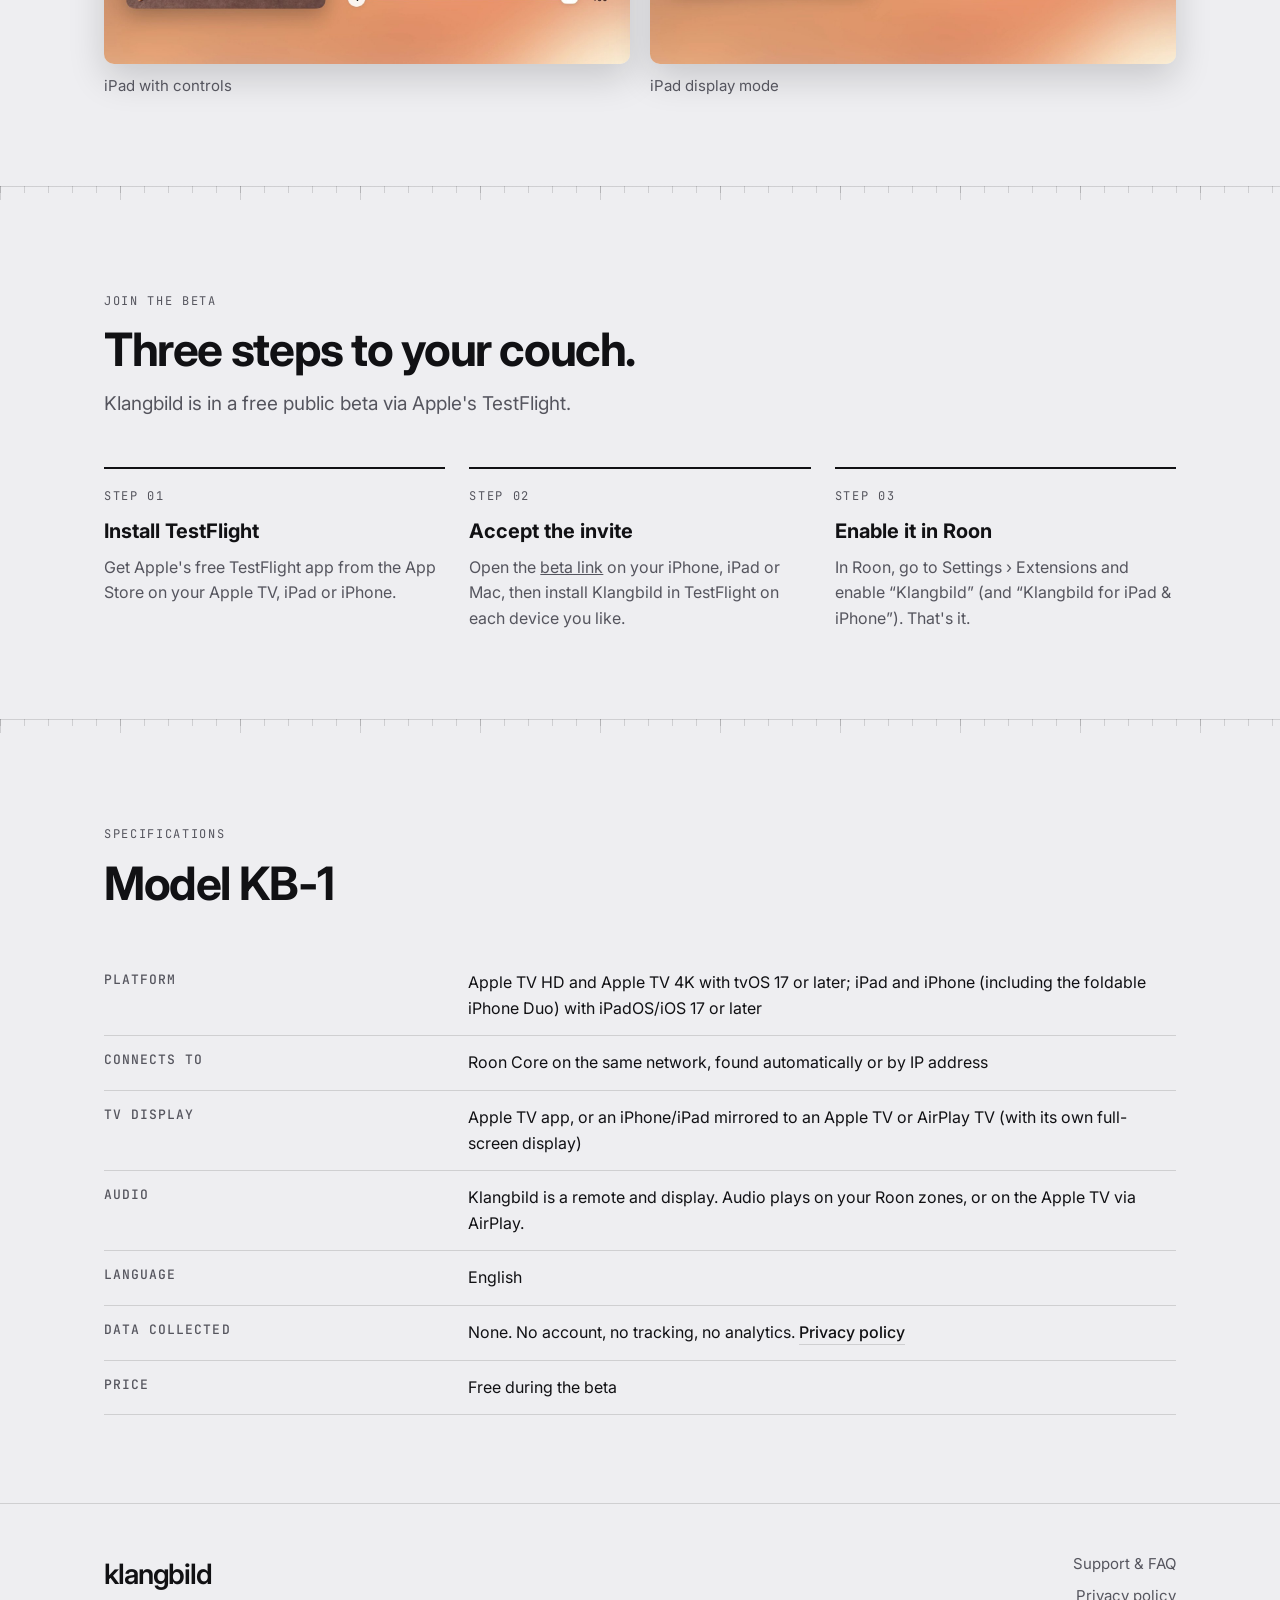
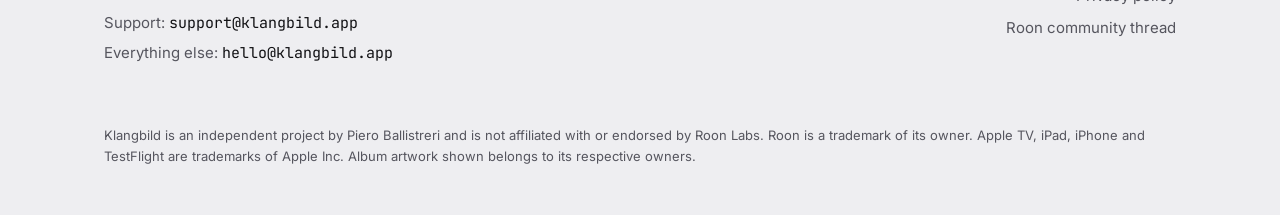
==== commit f6a0f750: "AirPlay TV display, sleep timer, text position; three new FAQ entries Co-Authored-By: Claude Opus 5." ====
--- a/index.html
+++ b/index.html
@@ -85,7 +85,7 @@
         <div class="feature">
           <svg viewBox="0 0 24 24" fill="none" stroke="currentColor" stroke-width="1.6" stroke-linecap="round" stroke-linejoin="round" aria-hidden="true"><rect x="3" y="4" width="18" height="13" rx="2"/><path d="M8 21h8"/><path d="m10 8.5 4 2-4 2z"/></svg>
           <h3>Now Playing</h3>
-          <p>Large cover art on a background that follows the album. When you put the remote down, the controls fade away and the cover moves to the center: a calm display for your music.</p>
+          <p>Large cover art on a background that follows the album. When you put the remote down, the controls fade away and the cover moves to the center: a calm display for your music. A sleep timer fades the music out when it's time.</p>
         </div>
         <div class="feature">
           <svg viewBox="0 0 24 24" fill="none" stroke="currentColor" stroke-width="1.6" stroke-linecap="round" stroke-linejoin="round" aria-hidden="true"><rect x="3" y="3" width="8" height="8" rx="1.5"/><rect x="13" y="3" width="8" height="8" rx="1.5"/><rect x="3" y="13" width="8" height="8" rx="1.5"/><rect x="13" y="13" width="8" height="8" rx="1.5"/></svg>
@@ -110,7 +110,7 @@
         <div class="feature">
           <svg viewBox="0 0 24 24" fill="none" stroke="currentColor" stroke-width="1.6" stroke-linecap="round" stroke-linejoin="round" aria-hidden="true"><path d="M4 6h10"/><path d="M18 6h2"/><circle cx="16" cy="6" r="2"/><path d="M4 12h4"/><path d="M12 12h8"/><circle cx="10" cy="12" r="2"/><path d="M4 18h12"/><circle cx="18" cy="18" r="2"/></svg>
           <h3>Made yours</h3>
-          <p>Light or dark, dimming, accent color, text and cover size, button style. Pin any Roon folder to the top bar.</p>
+          <p>Light or dark, dimming, accent color, text size and position, cover size, button style. Pin any Roon folder to the top bar.</p>
         </div>
       </div>
     </div>
@@ -155,6 +155,7 @@
         <span class="label">Also on iPad and iPhone</span>
         <h3>A display for the sideboard.</h3>
         <p>On an iPad, Now Playing turns into a calm display after a few seconds: just the cover, the track and the progress. Tap to bring the controls back. Sliders for position and volume, the same tabs as on Apple TV. On iPhone it is a handy remote, and on the foldable iPhone Duo it rearranges itself as you unfold it.</p>
+        <p>No Apple TV? Mirror your iPhone or iPad to an AirPlay TV and the TV shows its own full-screen now-playing display, while your device stays the remote.</p>
       </div>
       <div class="gallery">
         <div class="row two ipad">
@@ -213,6 +214,7 @@
           <tbody>
             <tr><th scope="row">Platform</th><td>Apple TV HD and Apple TV 4K with tvOS 17 or later; iPad and iPhone (including the foldable iPhone Duo) with iPadOS/iOS 17 or later</td></tr>
             <tr><th scope="row">Connects to</th><td>Roon Core on the same network, found automatically or by IP address</td></tr>
+            <tr><th scope="row">TV display</th><td>Apple TV app, or an iPhone/iPad mirrored to an Apple TV or AirPlay TV (with its own full-screen display)</td></tr>
             <tr><th scope="row">Audio</th><td>Klangbild is a remote and display. Audio plays on your Roon zones, or on the Apple TV via AirPlay.</td></tr>
             <tr><th scope="row">Language</th><td>English</td></tr>
             <tr><th scope="row">Data collected</th><td>None. No account, no tracking, no analytics. <a class="link" href="privacy/">Privacy policy</a></td></tr>
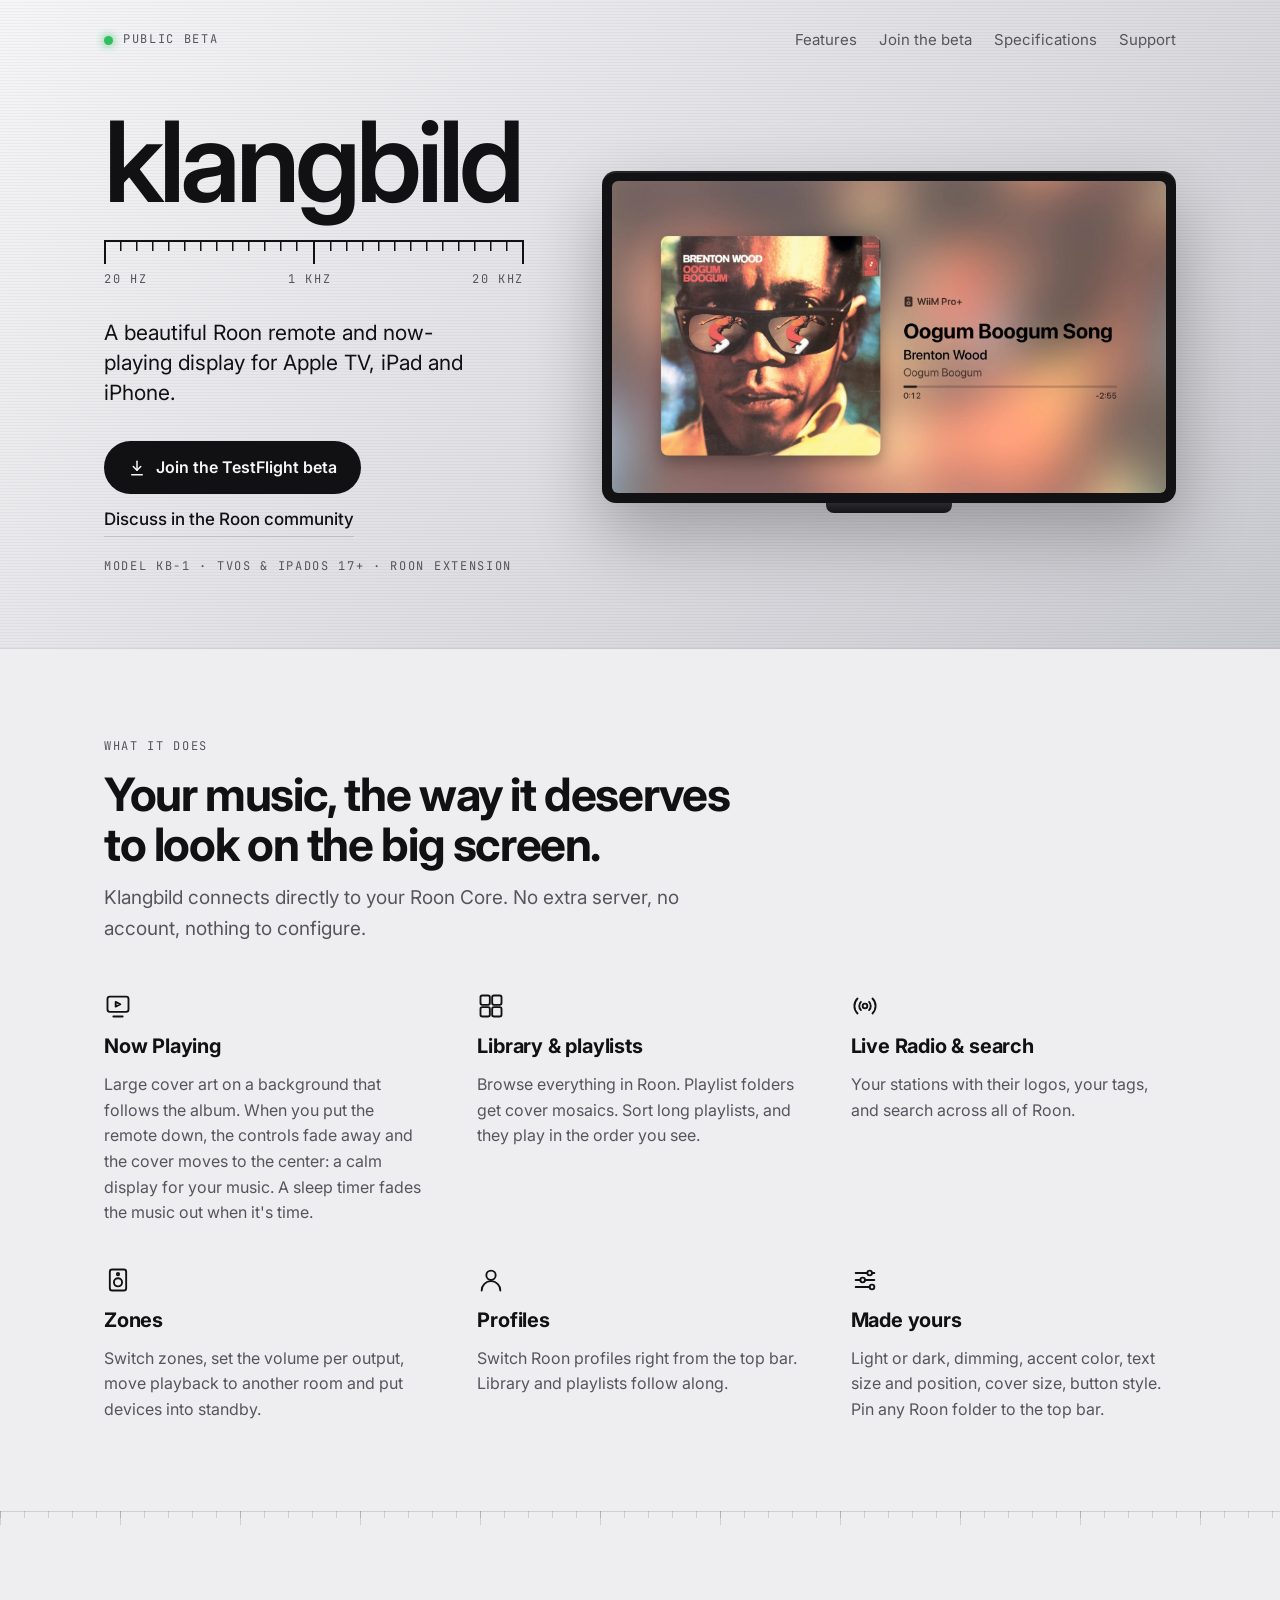
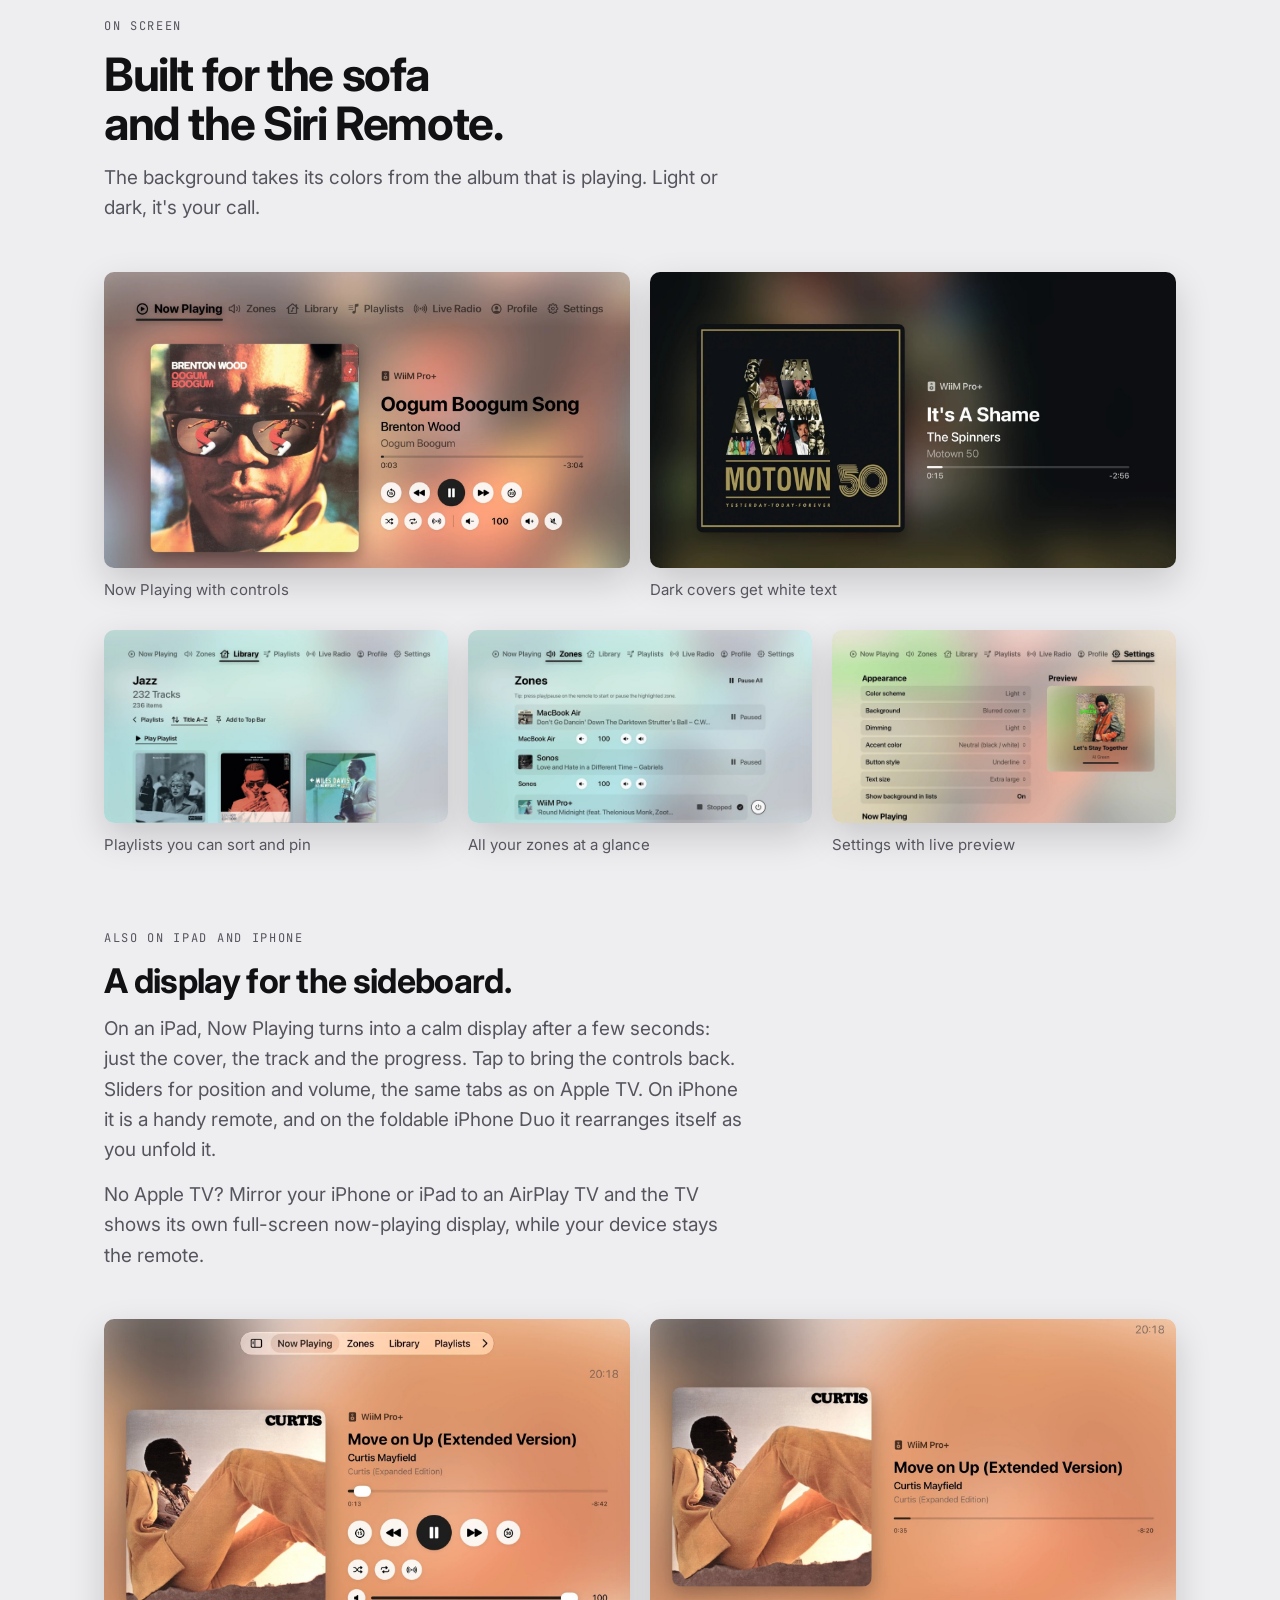
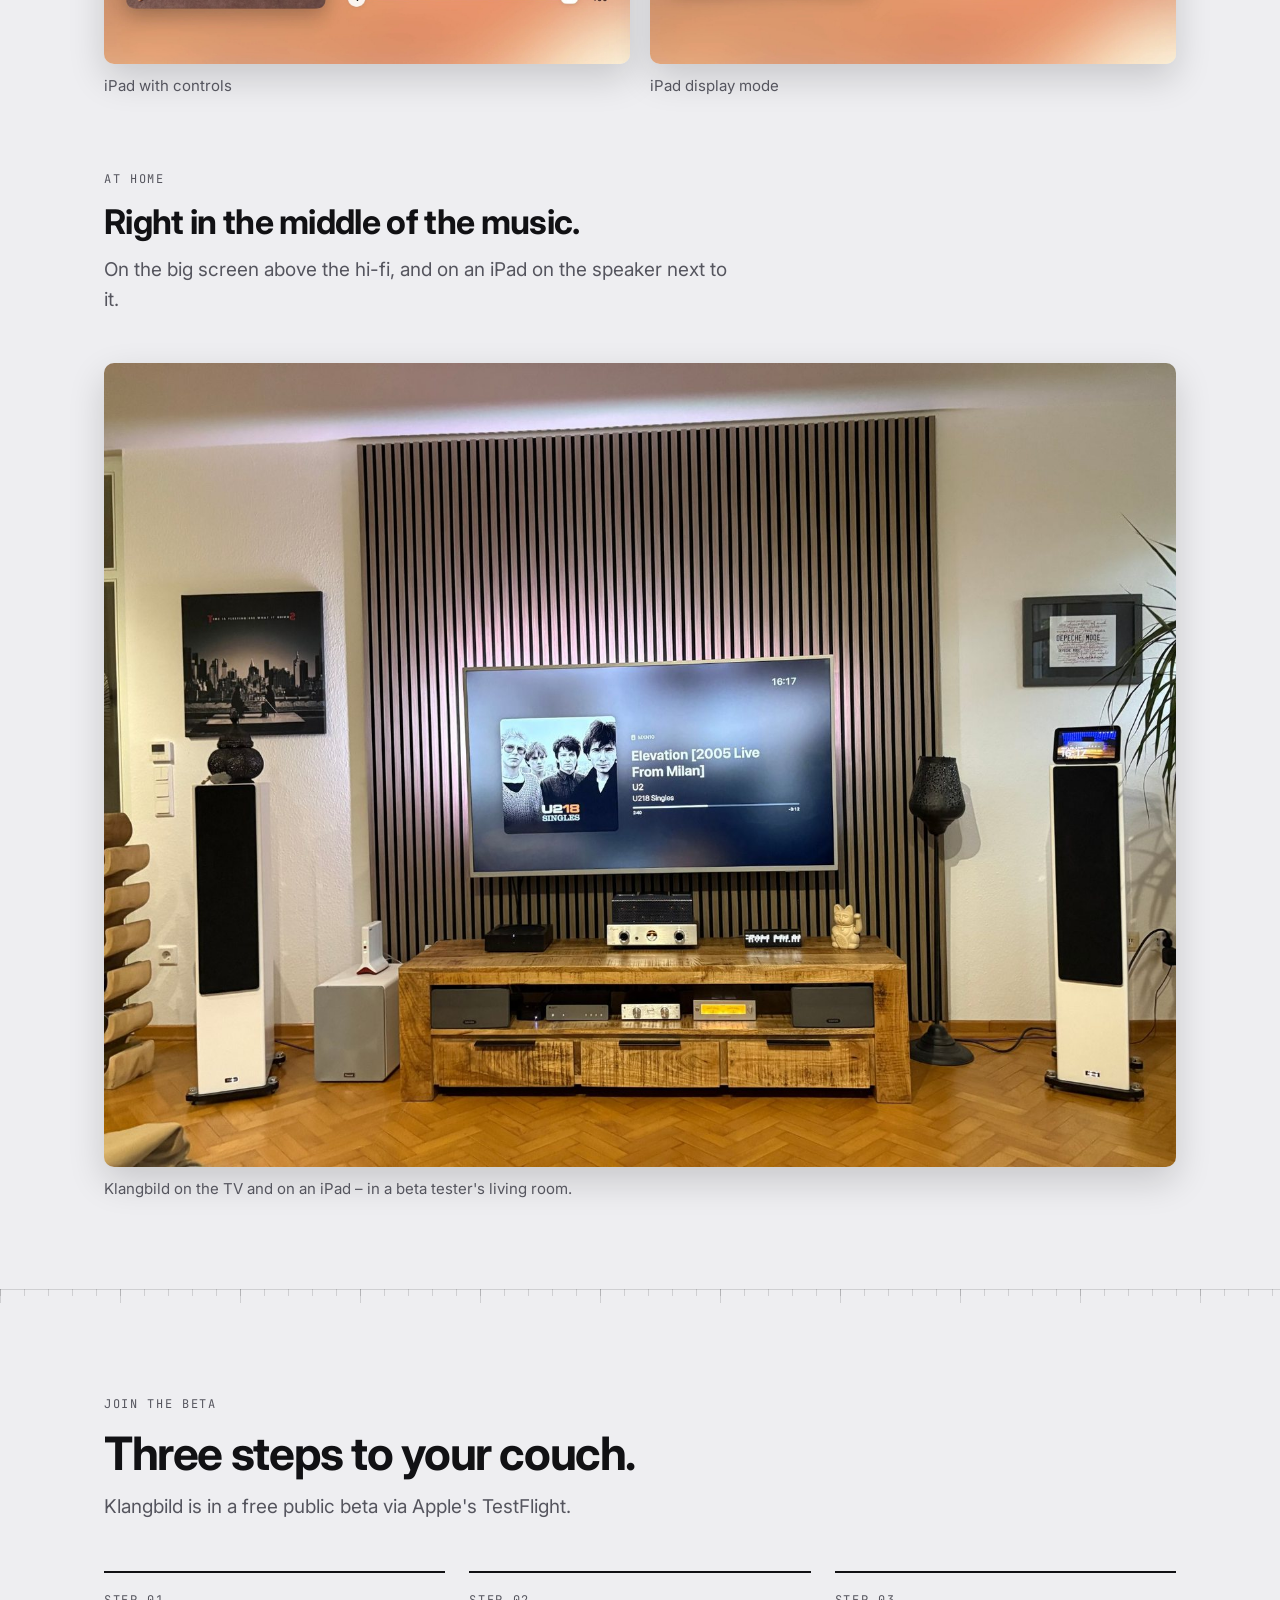
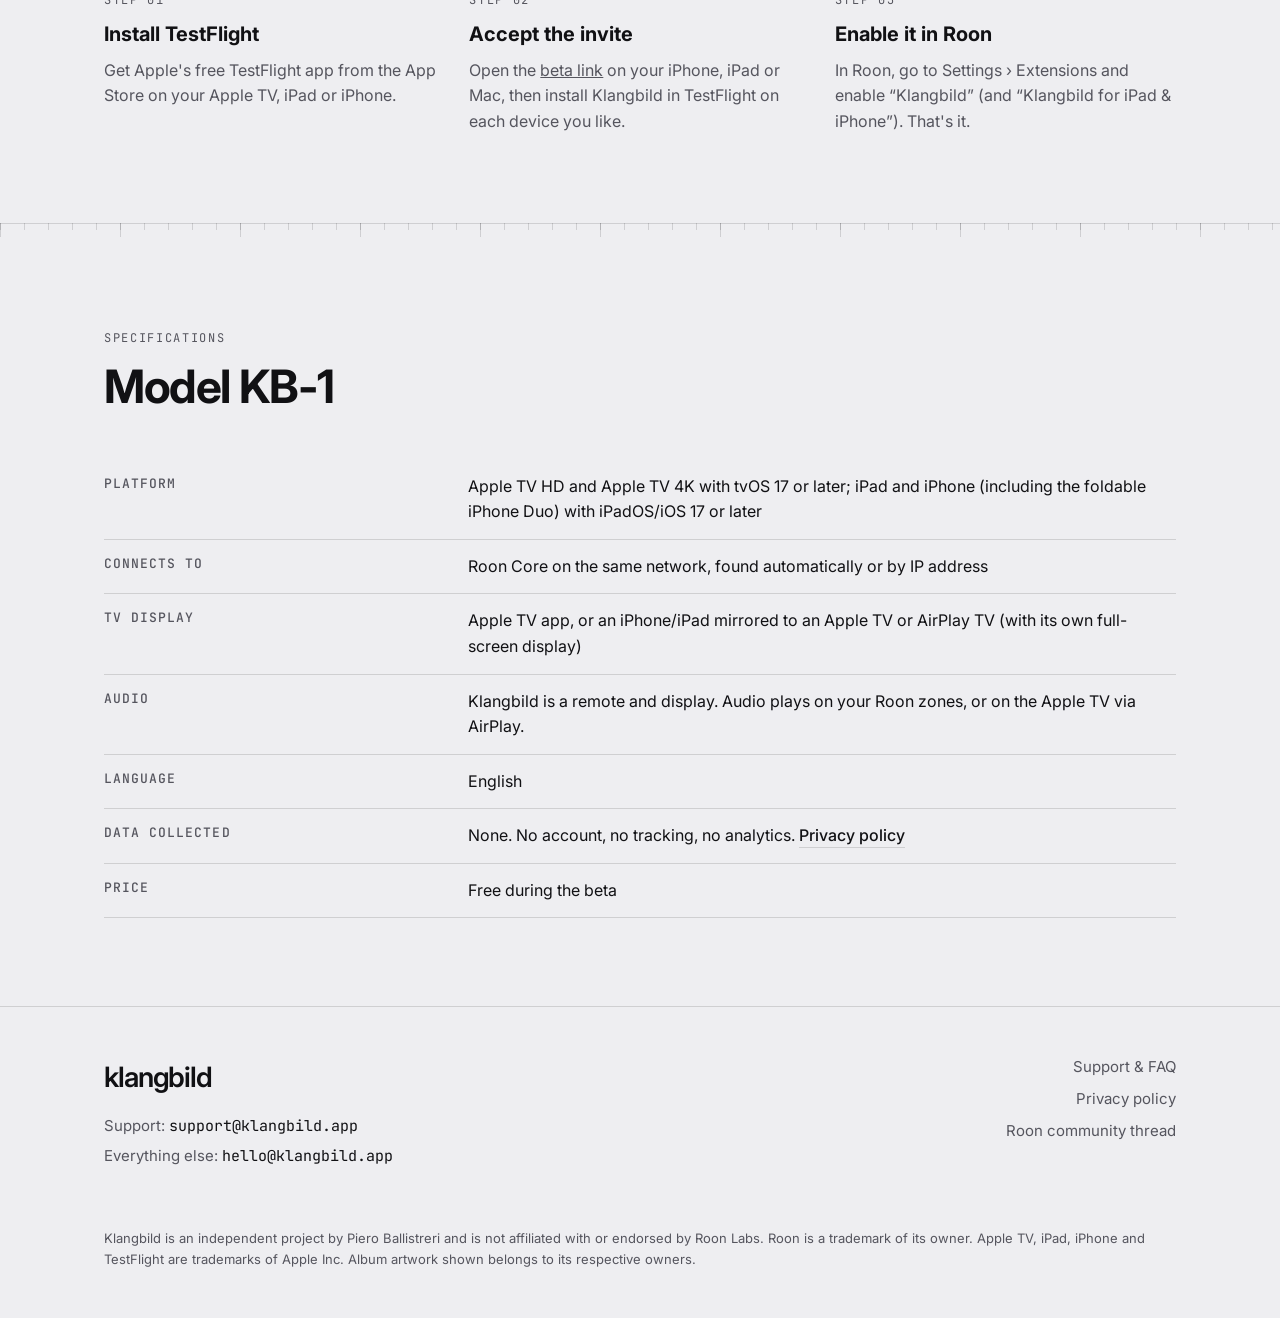
==== commit e7abc0d0: "Living room photo from a beta tester Co-Authored-By: Claude Opus 5.5 <noreply@anthropic.com> Claude-" ====
--- a/index.html
+++ b/index.html
@@ -169,6 +169,17 @@
           </figure>
         </div>
       </div>
+      <div class="section-head ipad-head">
+        <span class="label">At home</span>
+        <h3>Right in the middle of the music.</h3>
+        <p>On the big screen above the hi-fi, and on an iPad on the speaker next to it.</p>
+      </div>
+      <div class="gallery">
+        <figure class="home-photo">
+          <img src="img/living-room.jpg?v=2026110901" width="1600" height="1200" loading="lazy" alt="A living room with a hi-fi system: Klangbild shows U2 on the TV above the rack, and an iPad with Klangbild stands on one of the speakers">
+          <figcaption>Klangbild on the TV and on an iPad &ndash; in a beta tester's living room.</figcaption>
+        </figure>
+      </div>
     </div>
   </section>
 
--- a/assets/site.css
+++ b/assets/site.css
@@ -139,6 +139,7 @@
 .gallery figure { margin: 0; display: grid; gap: 10px; align-content: start; }
 .gallery img { display: block; width: 100%; height: auto; aspect-ratio: 16 / 9; object-fit: cover; border-radius: 10px; box-shadow: 0 14px 36px rgba(0, 0, 0, 0.16); }
 .gallery .ipad img { aspect-ratio: 1600 / 1050; }
+.gallery .home-photo img { aspect-ratio: 4 / 3; }
 .ipad-head { margin-top: 72px; }
 .ipad-head h3 { font-size: clamp(26px, 3.4vw, 34px); letter-spacing: -0.02em; line-height: 1.1; }
 .gallery figcaption { color: var(--ink-soft); font-size: 15px; }
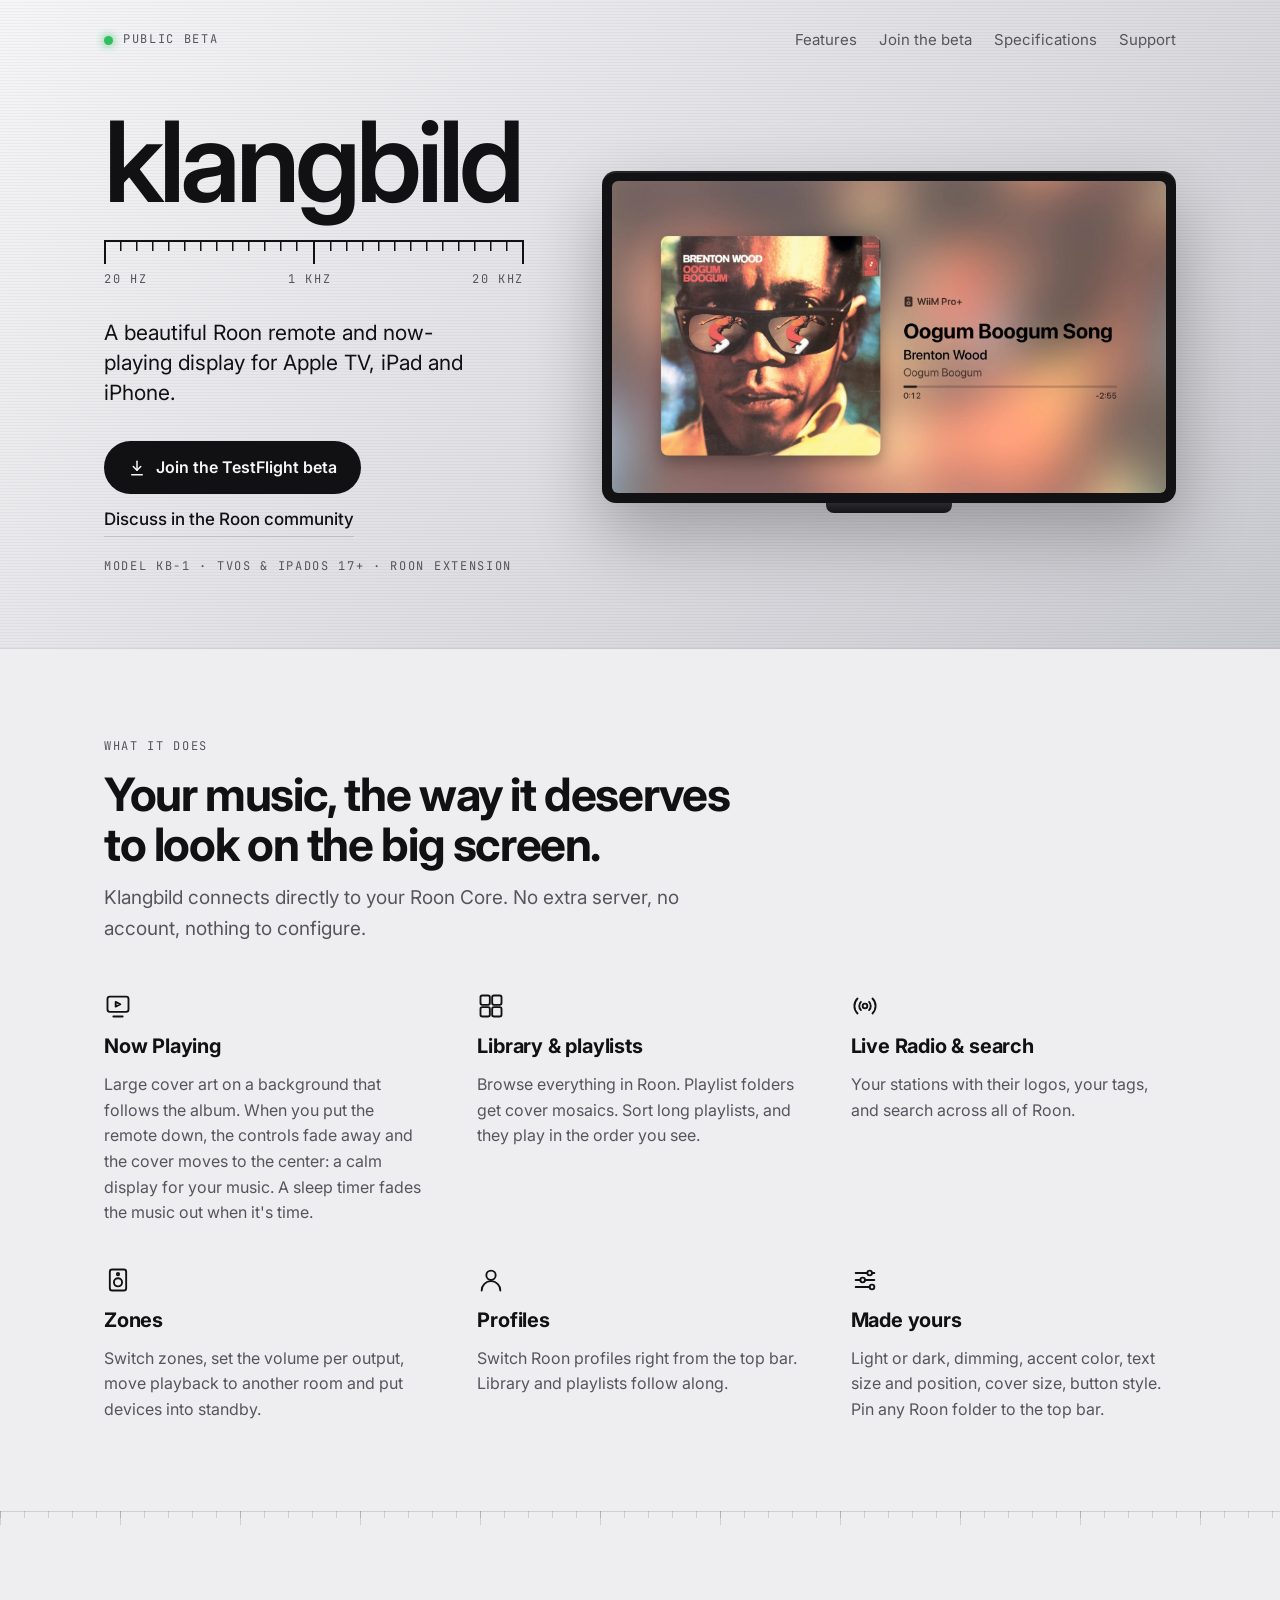
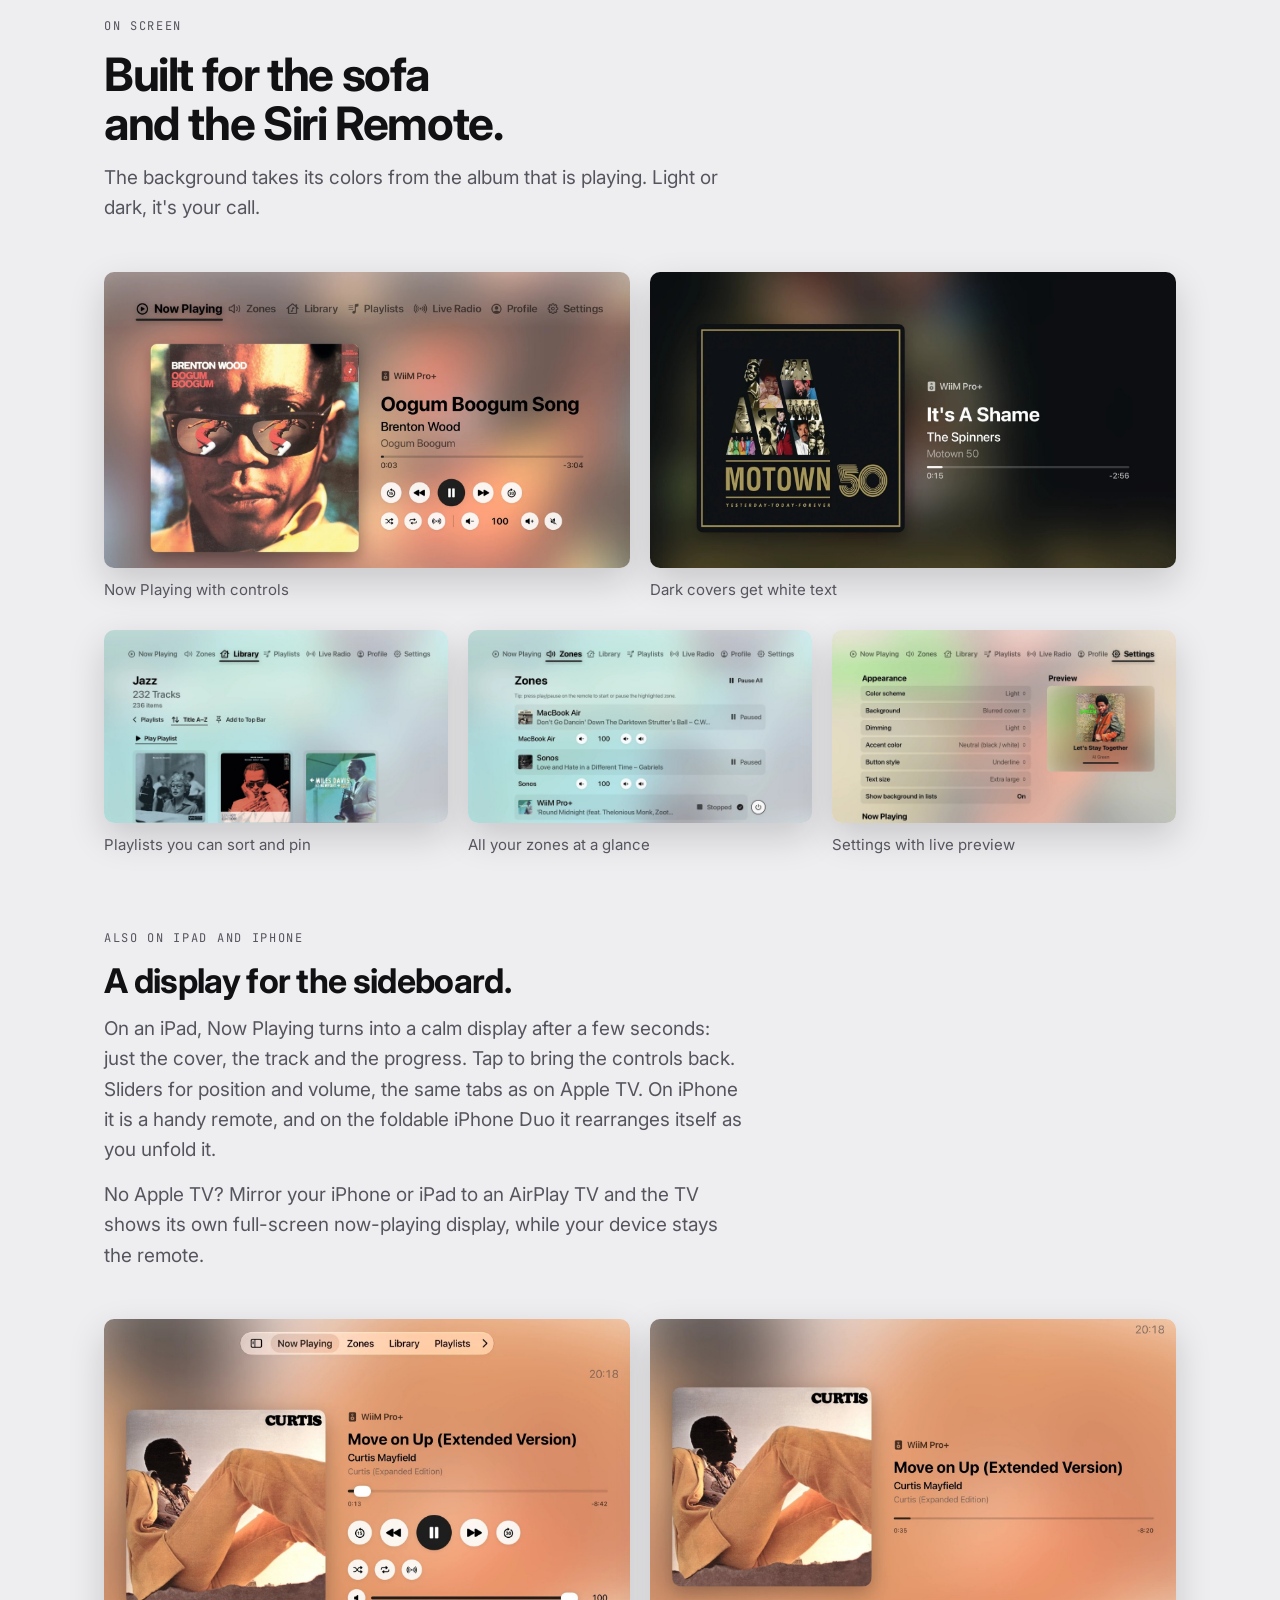
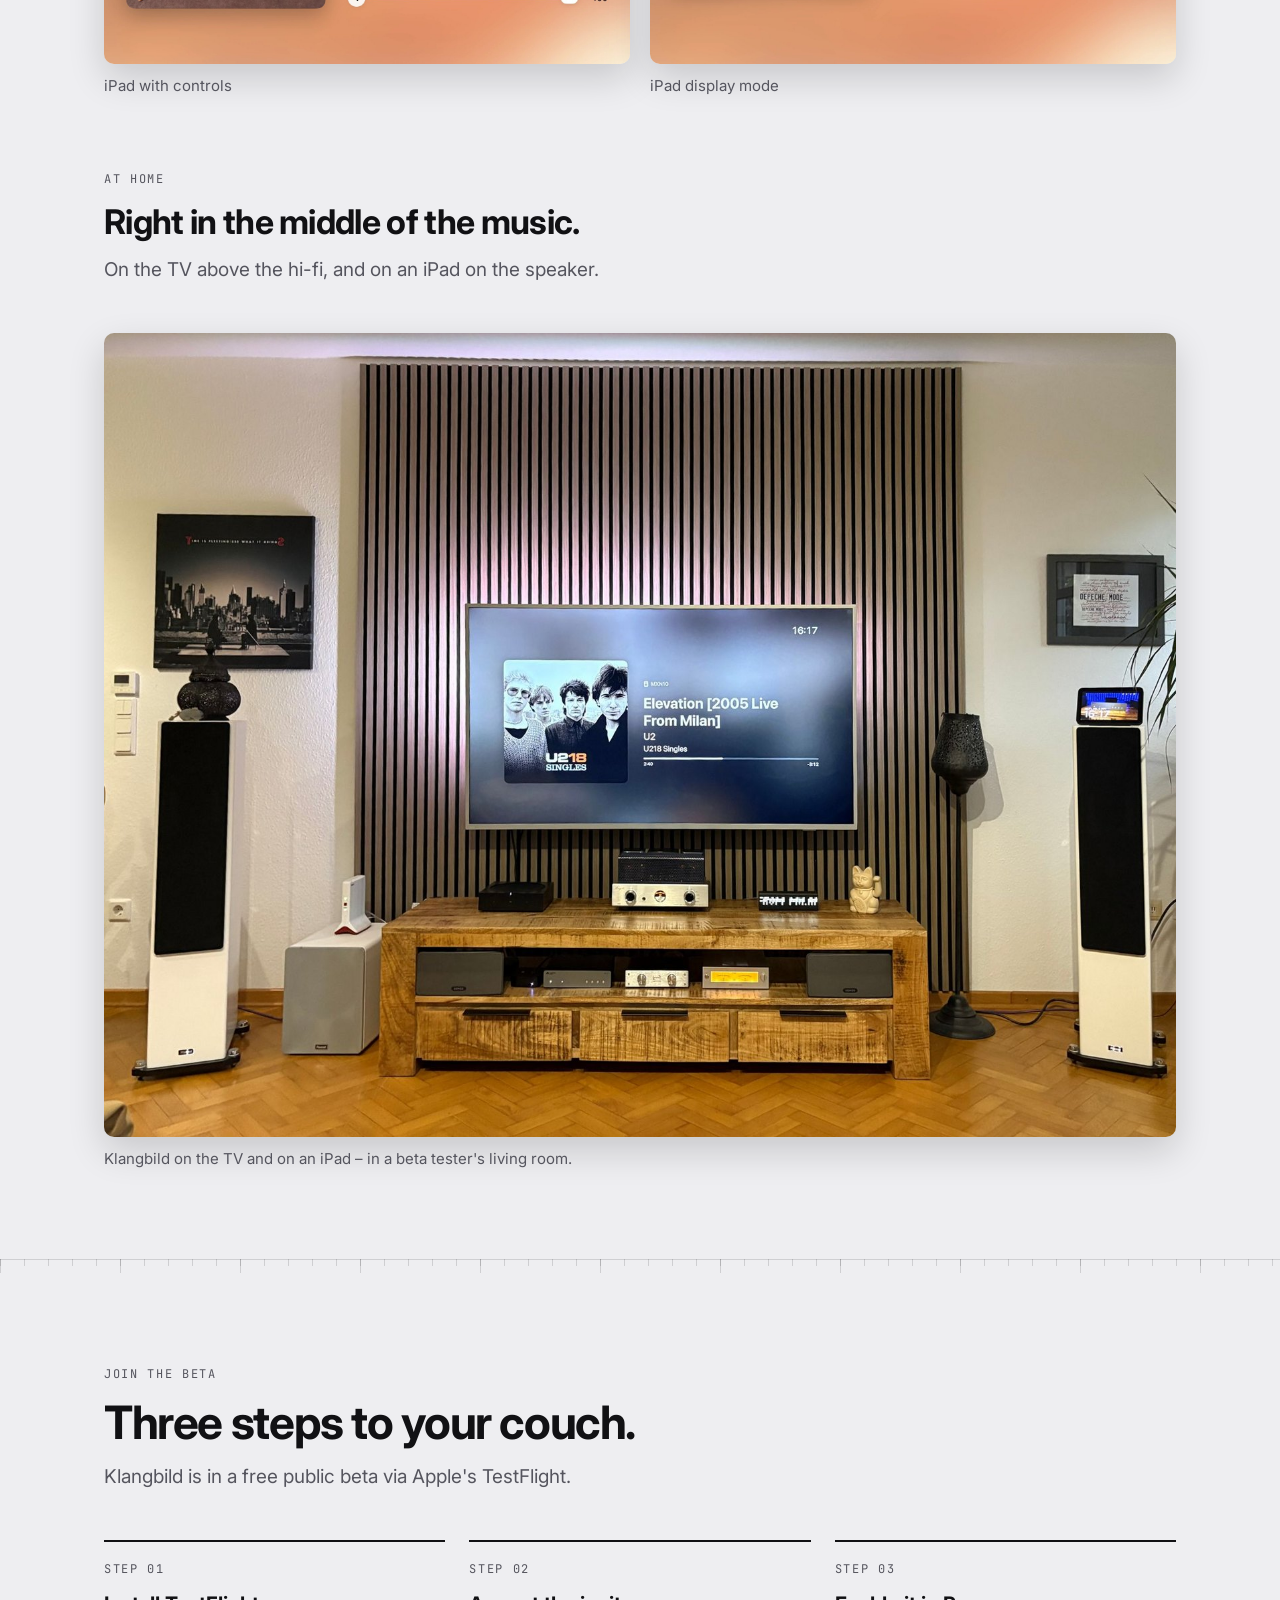
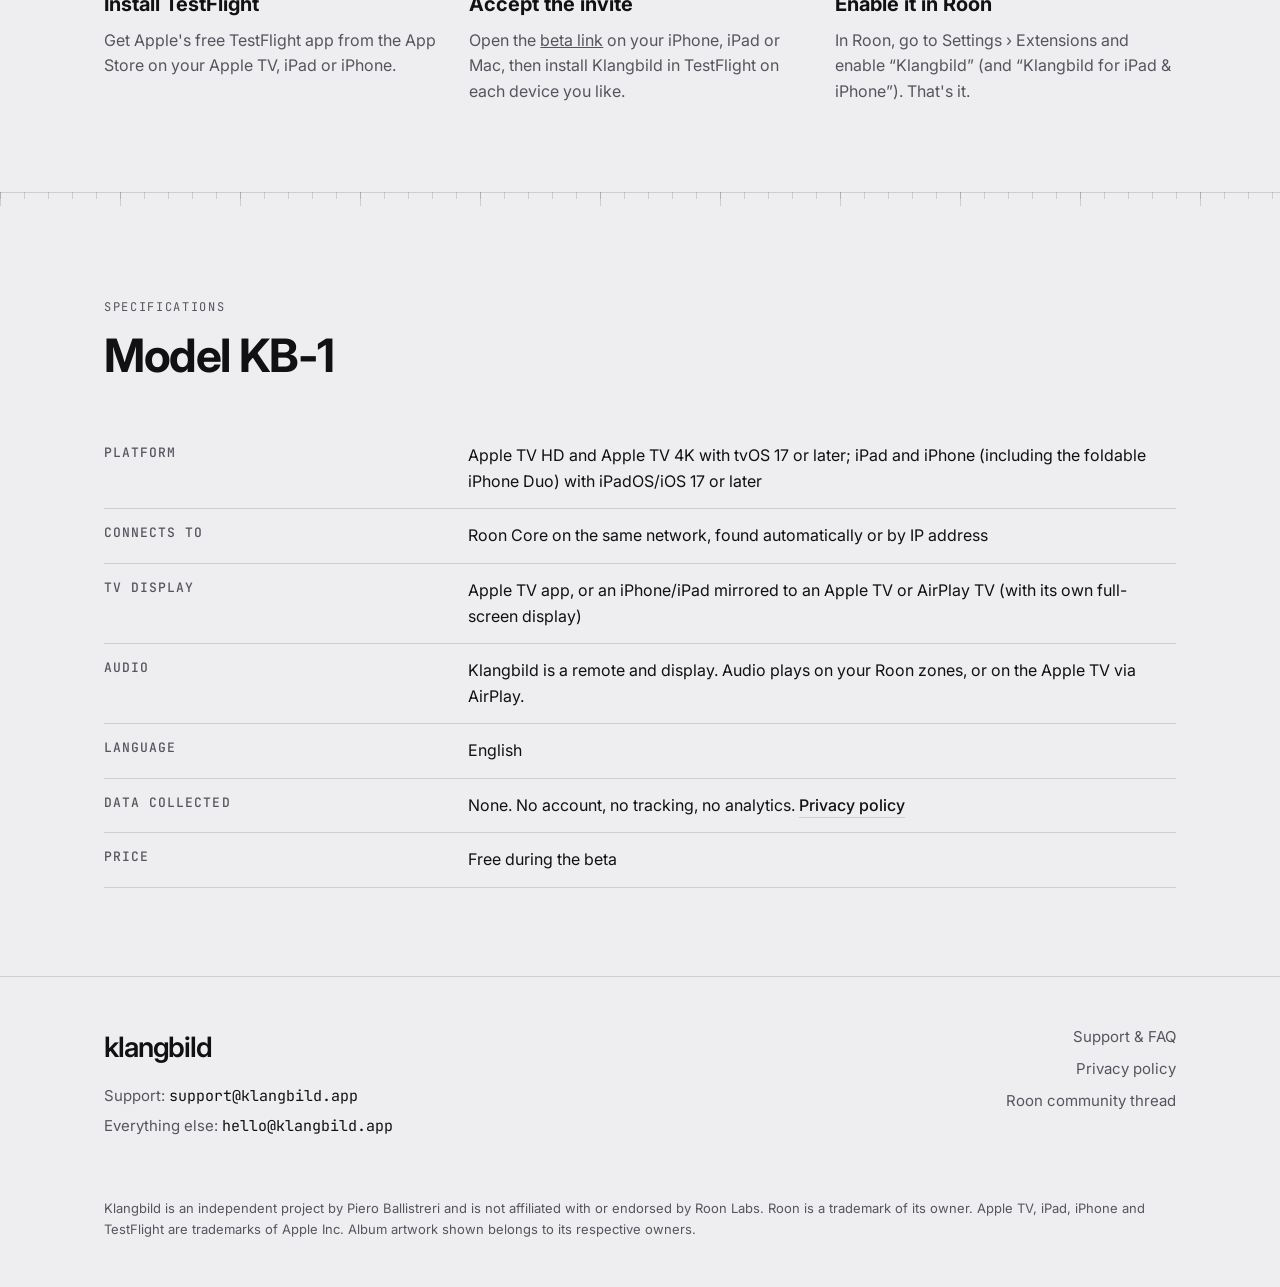
==== commit 8fabc628: "Living room photo straightened, shorter line Co-Authored-By: Claude Opus 5.5 <noreply@anthropic.com>" ====
--- a/index.html
+++ b/index.html
@@ -172,11 +172,11 @@
       <div class="section-head ipad-head">
         <span class="label">At home</span>
         <h3>Right in the middle of the music.</h3>
-        <p>On the big screen above the hi-fi, and on an iPad on the speaker next to it.</p>
+        <p>On the TV above the hi-fi, and on an iPad on the speaker.</p>
       </div>
       <div class="gallery">
         <figure class="home-photo">
-          <img src="img/living-room.jpg?v=2026110901" width="1600" height="1200" loading="lazy" alt="A living room with a hi-fi system: Klangbild shows U2 on the TV above the rack, and an iPad with Klangbild stands on one of the speakers">
+          <img src="img/living-room.jpg?v=2026110902" width="1600" height="1200" loading="lazy" alt="A living room with a hi-fi system: Klangbild shows U2 on the TV above the rack, and an iPad with Klangbild stands on one of the speakers">
           <figcaption>Klangbild on the TV and on an iPad &ndash; in a beta tester's living room.</figcaption>
         </figure>
       </div>
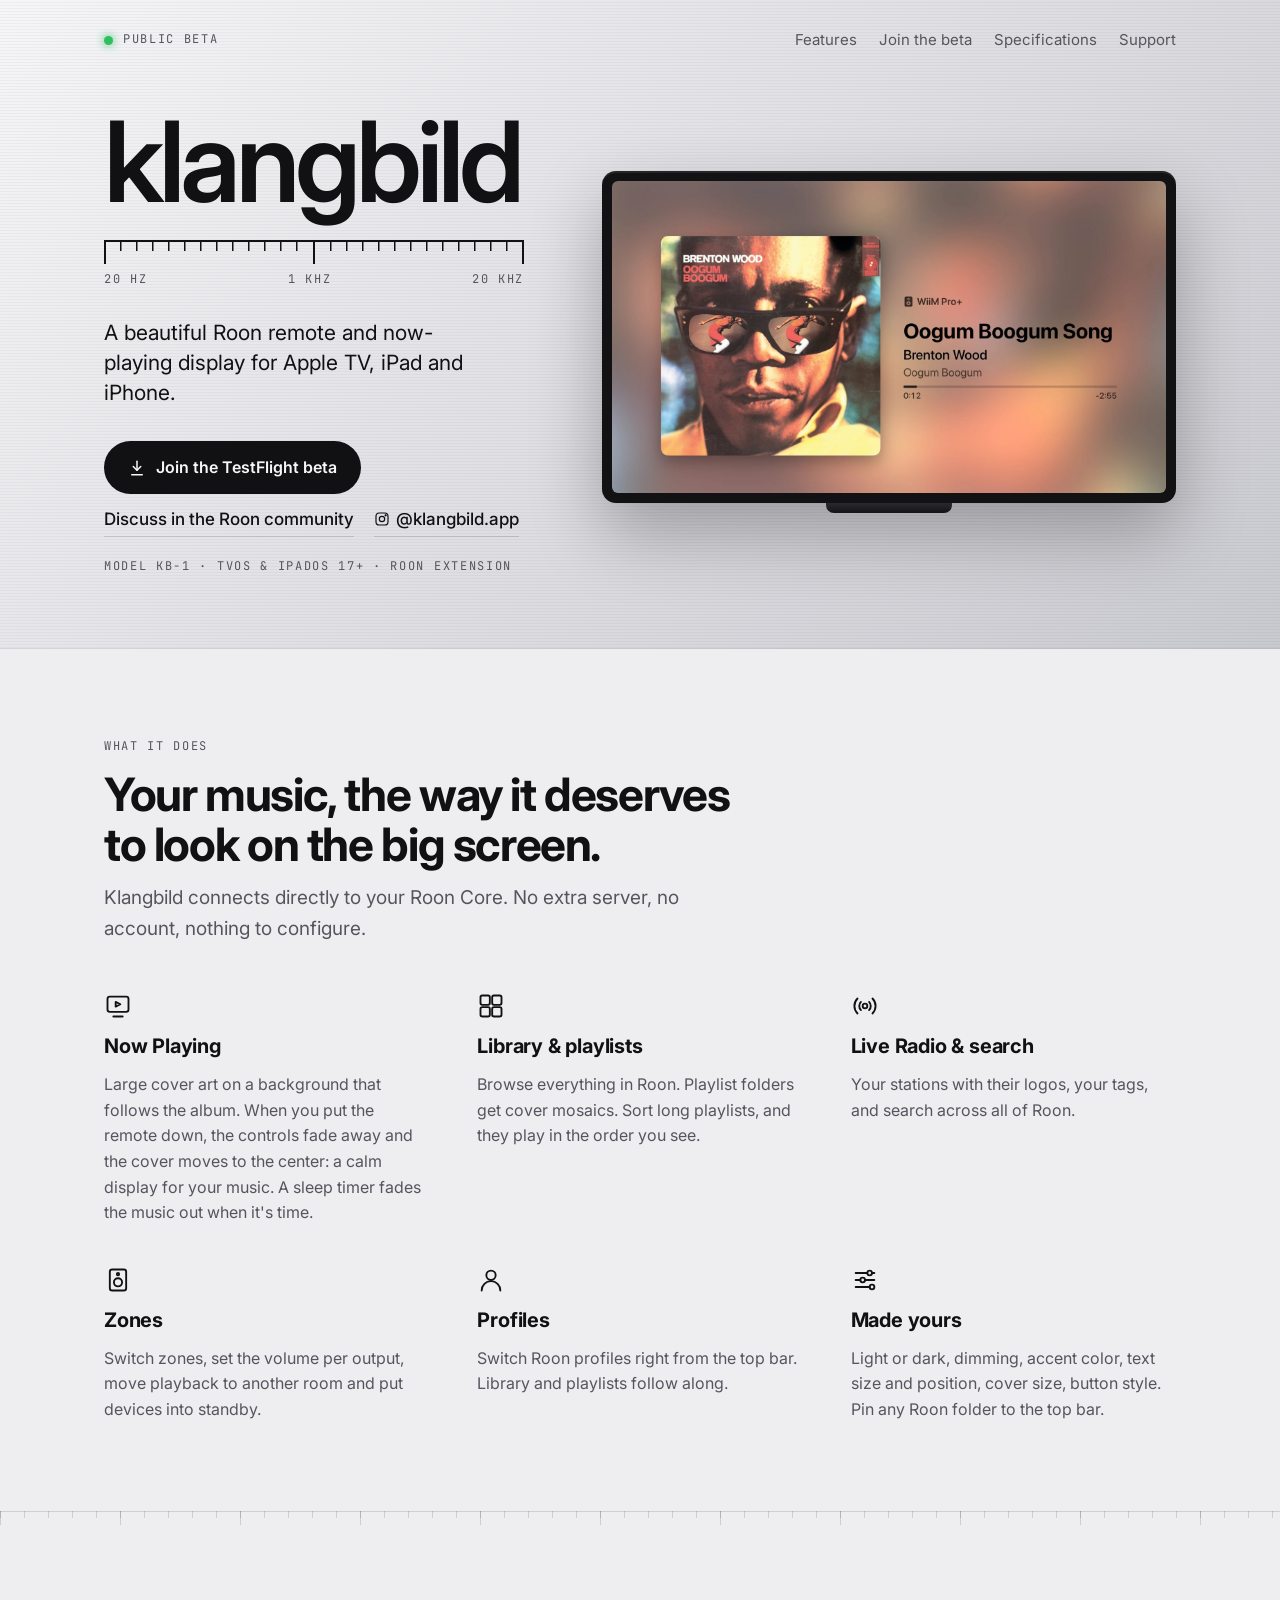
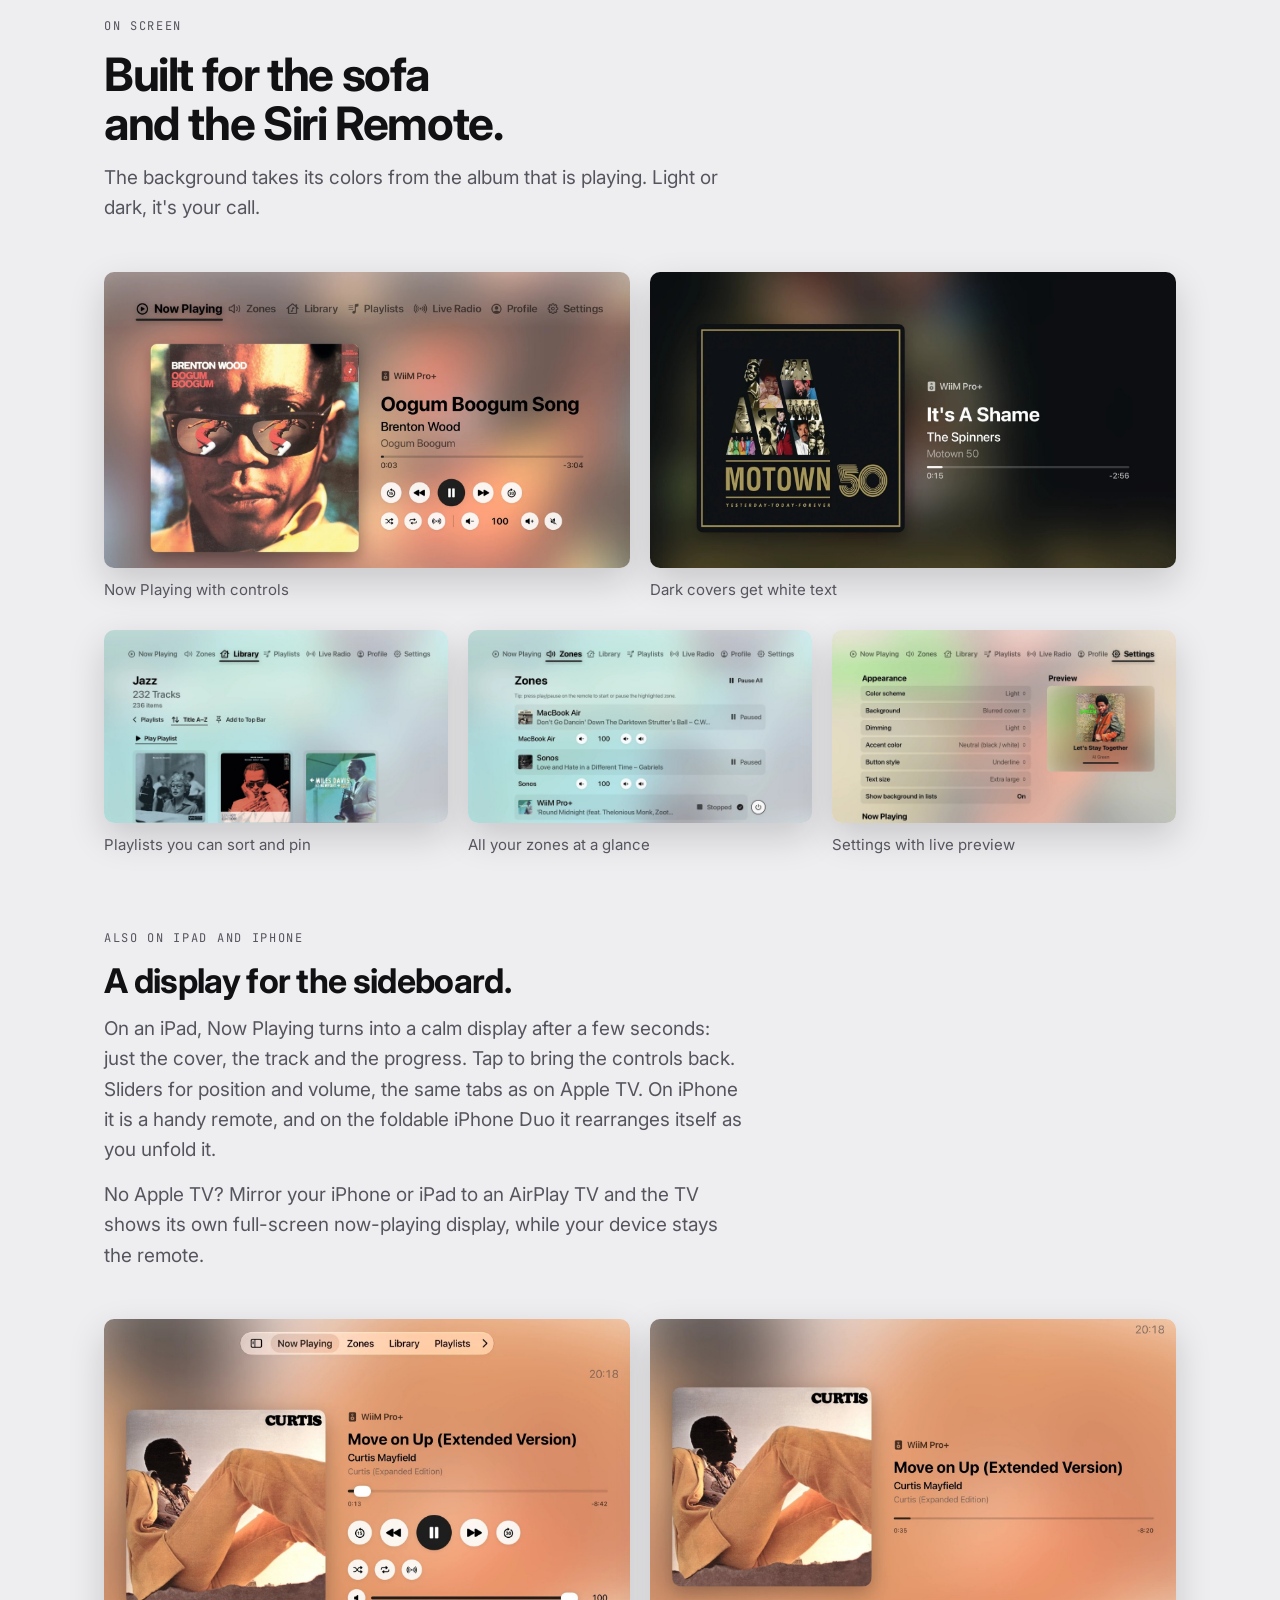
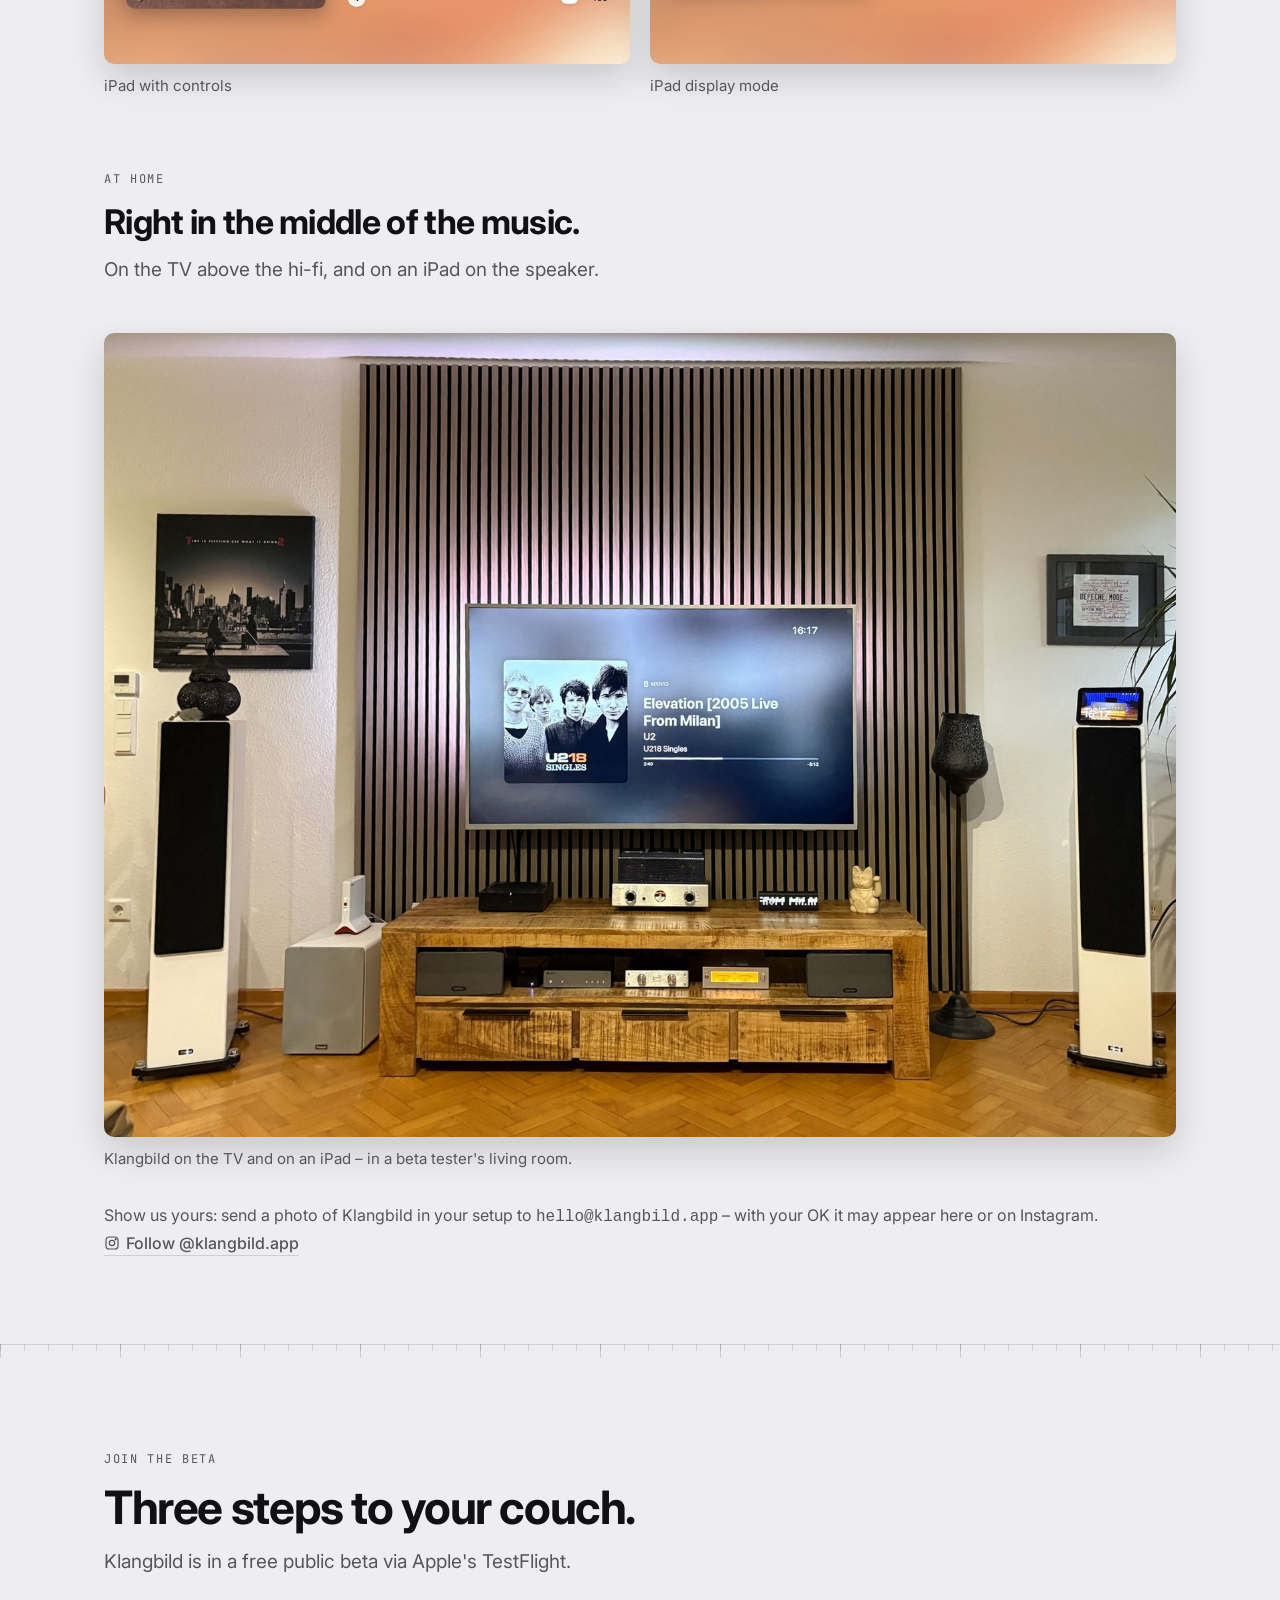
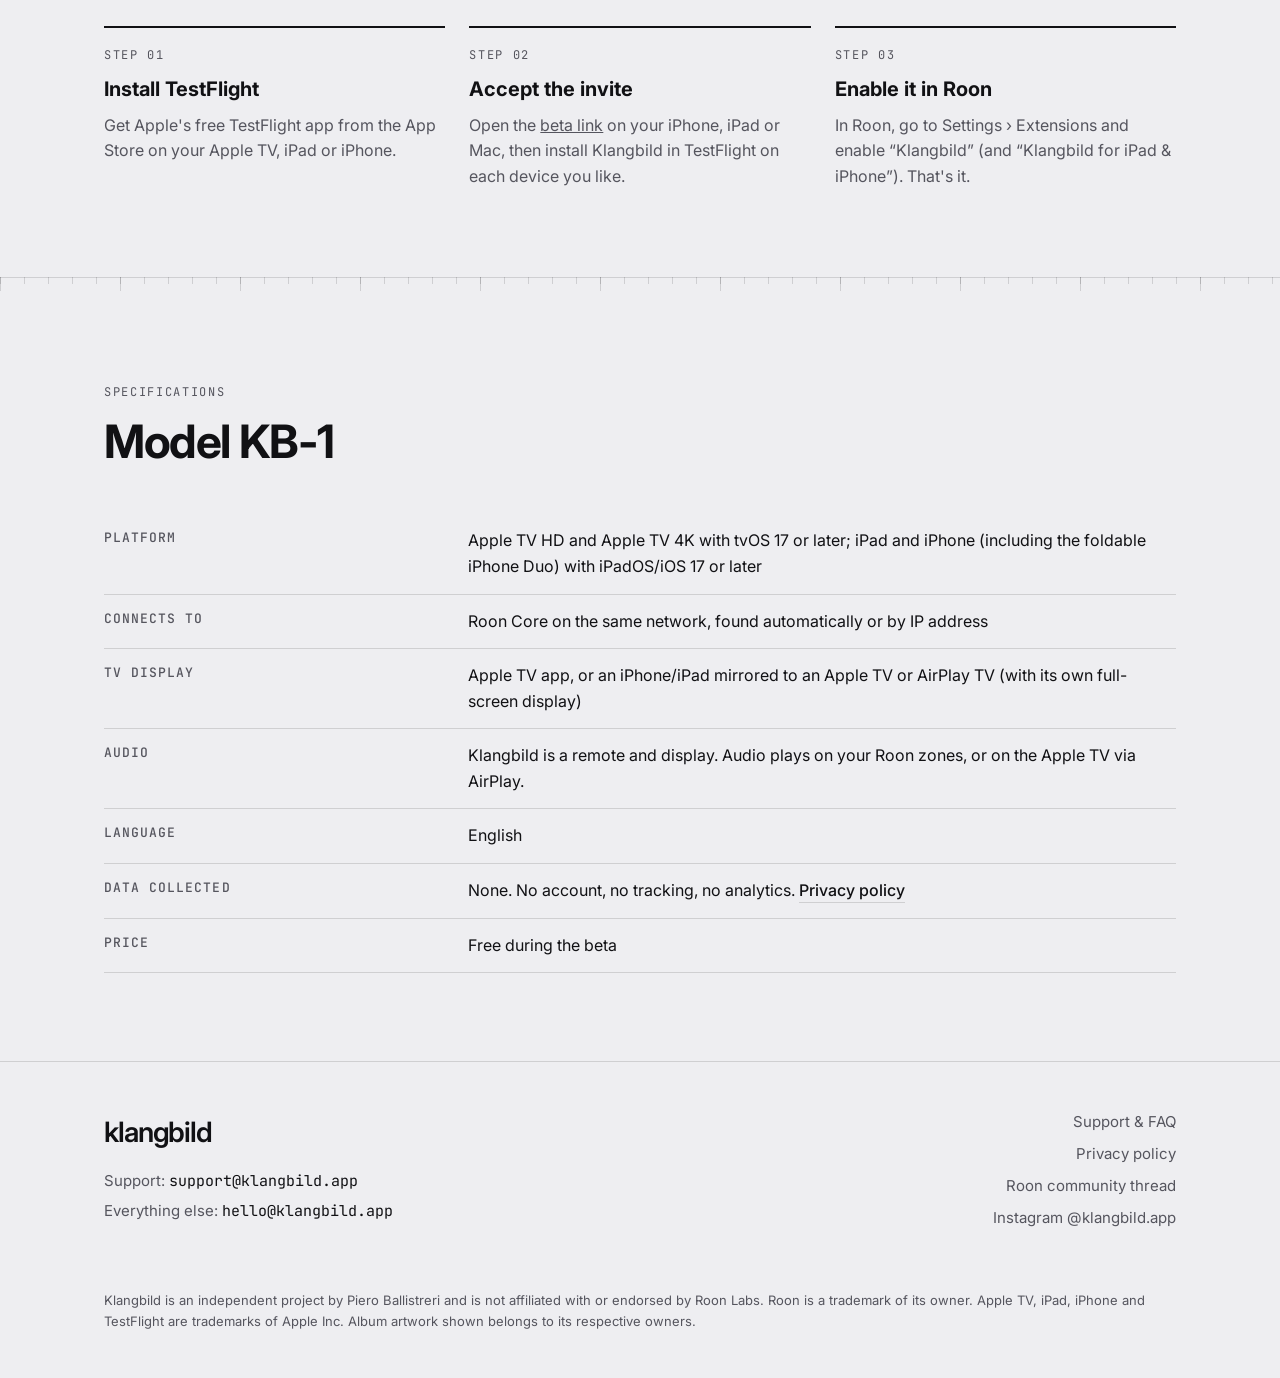
==== commit 98b032f7: "Instagram @klangbild.app on the website Co-Authored-By: Claude Opus 5.5 <noreply@anthropic.com> Clau" ====
--- a/index.html
+++ b/index.html
@@ -59,6 +59,7 @@
             Join the TestFlight beta
           </a>
           <a class="link" href="https://community.roonlabs.com/t/klangbild-a-modern-roon-remote-now-playing-display-for-apple-tv-public-beta/326924">Discuss in the Roon community</a>
+          <a class="link" href="https://www.instagram.com/klangbild.app/"><svg width="16" height="16" viewBox="0 0 24 24" fill="none" stroke="currentColor" stroke-width="1.8" stroke-linecap="round" stroke-linejoin="round" aria-hidden="true" style="vertical-align:-2px;margin-right:6px"><rect x="3" y="3" width="18" height="18" rx="5"/><circle cx="12" cy="12" r="4"/><circle cx="17.5" cy="6.5" r="0.8" fill="currentColor"/></svg>@klangbild.app</a>
         </div>
         <p class="label model">Model KB-1 · tvOS &amp; iPadOS 17+ · Roon Extension</p>
       </div>
@@ -179,6 +180,7 @@
           <img src="img/living-room.jpg?v=2026110902" width="1600" height="1200" loading="lazy" alt="A living room with a hi-fi system: Klangbild shows U2 on the TV above the rack, and an iPad with Klangbild stands on one of the speakers">
           <figcaption>Klangbild on the TV and on an iPad &ndash; in a beta tester's living room.</figcaption>
         </figure>
+        <p class="share-setup">Show us yours: send a photo of Klangbild in your setup to <code>hello@klangbild.app</code> &ndash; with your OK it may appear here or on Instagram. <a class="link" href="https://www.instagram.com/klangbild.app/"><svg width="16" height="16" viewBox="0 0 24 24" fill="none" stroke="currentColor" stroke-width="1.8" stroke-linecap="round" stroke-linejoin="round" aria-hidden="true" style="vertical-align:-2px;margin-right:6px"><rect x="3" y="3" width="18" height="18" rx="5"/><circle cx="12" cy="12" r="4"/><circle cx="17.5" cy="6.5" r="0.8" fill="currentColor"/></svg>Follow @klangbild.app</a></p>
       </div>
     </div>
   </section>
@@ -250,6 +252,7 @@
       <a href="support/">Support &amp; FAQ</a>
       <a href="privacy/">Privacy policy</a>
       <a href="https://community.roonlabs.com/t/klangbild-a-modern-roon-remote-now-playing-display-for-apple-tv-public-beta/326924">Roon community thread</a>
+      <a href="https://www.instagram.com/klangbild.app/">Instagram @klangbild.app</a>
     </div>
     <p class="fine">Klangbild is an independent project by Piero Ballistreri and is not affiliated with or endorsed by Roon Labs. Roon is a trademark of its owner. Apple TV, iPad, iPhone and TestFlight are trademarks of Apple Inc. Album artwork shown belongs to its respective owners.</p>
   </div>
--- a/assets/site.css
+++ b/assets/site.css
@@ -198,3 +198,6 @@
   .footer-links { justify-items: start; }
 }
 @media (prefers-reduced-motion: reduce) { .button { transition: none; } .button:hover { transform: none; } }
+
+.share-setup { color: var(--ink-soft); font-size: 16px; line-height: 1.6; margin: 4px 0 0; }
+.share-setup .link { margin-left: 0; white-space: nowrap; }
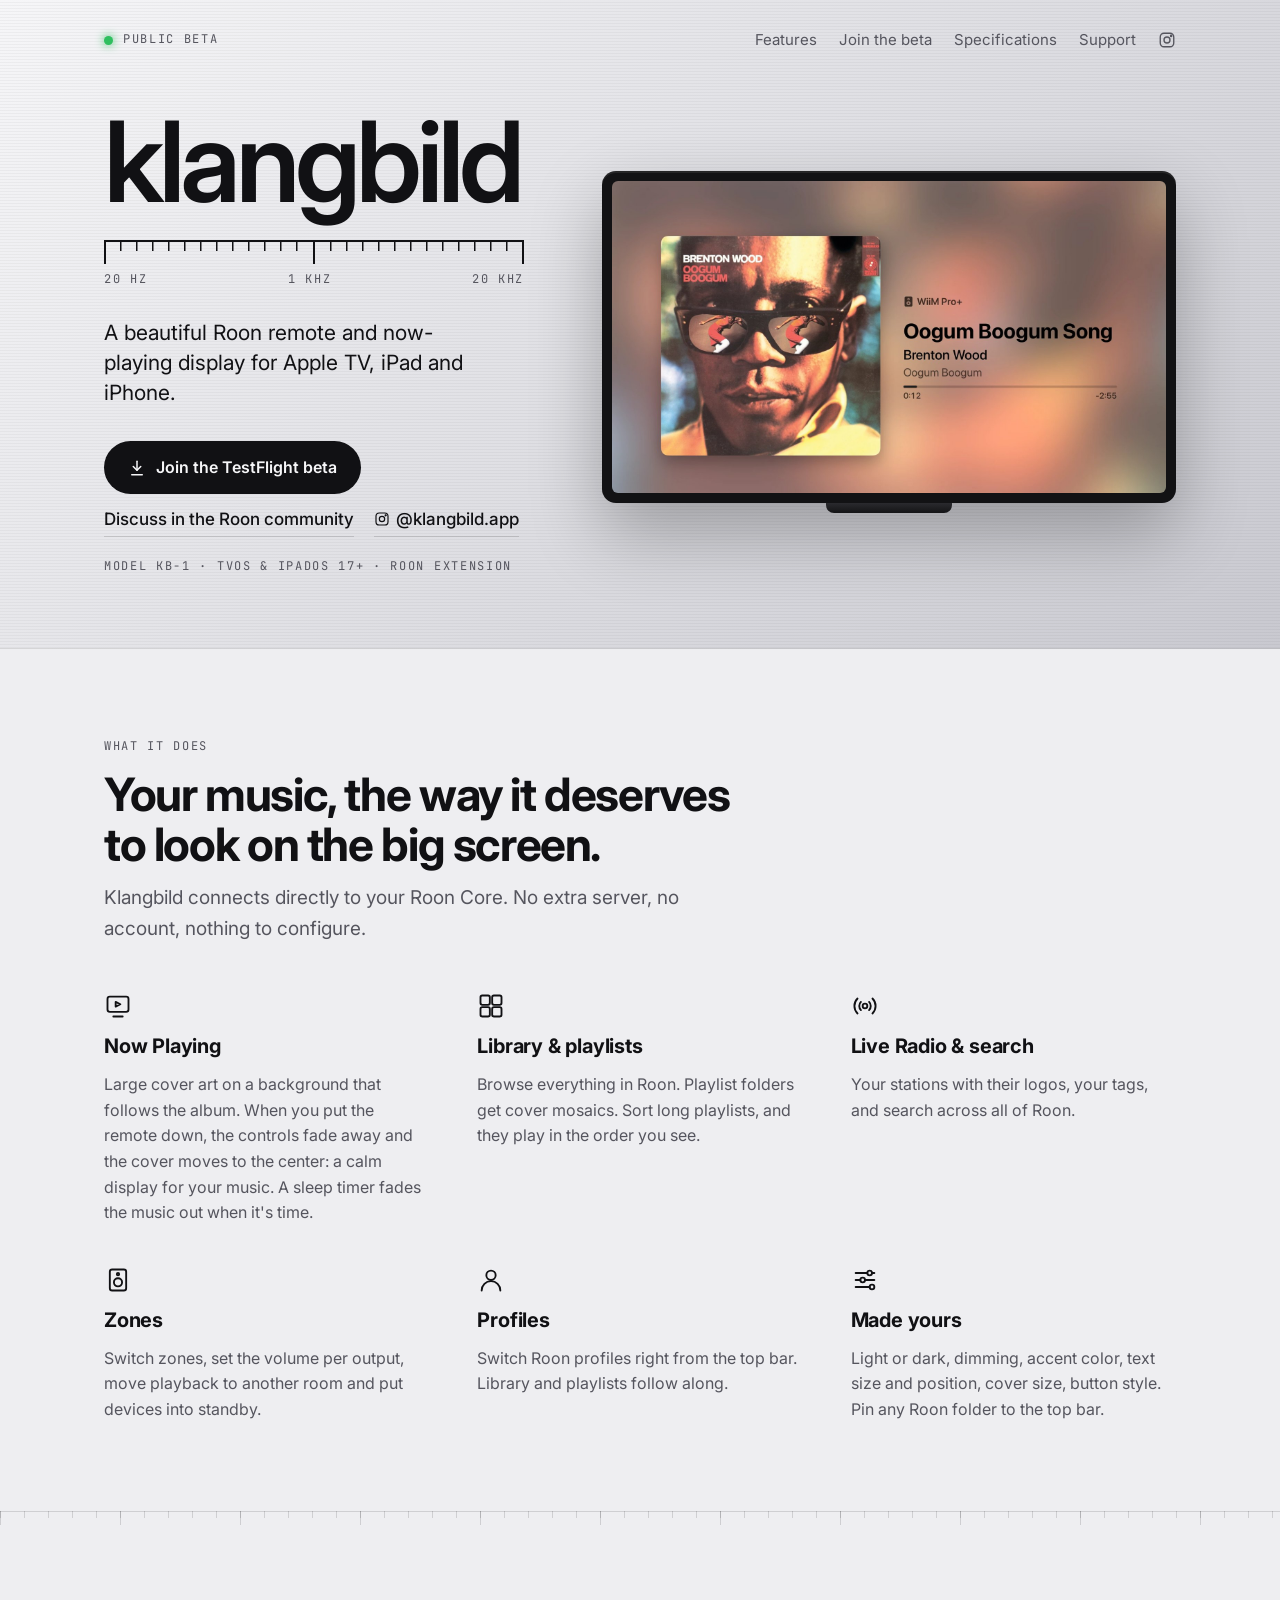
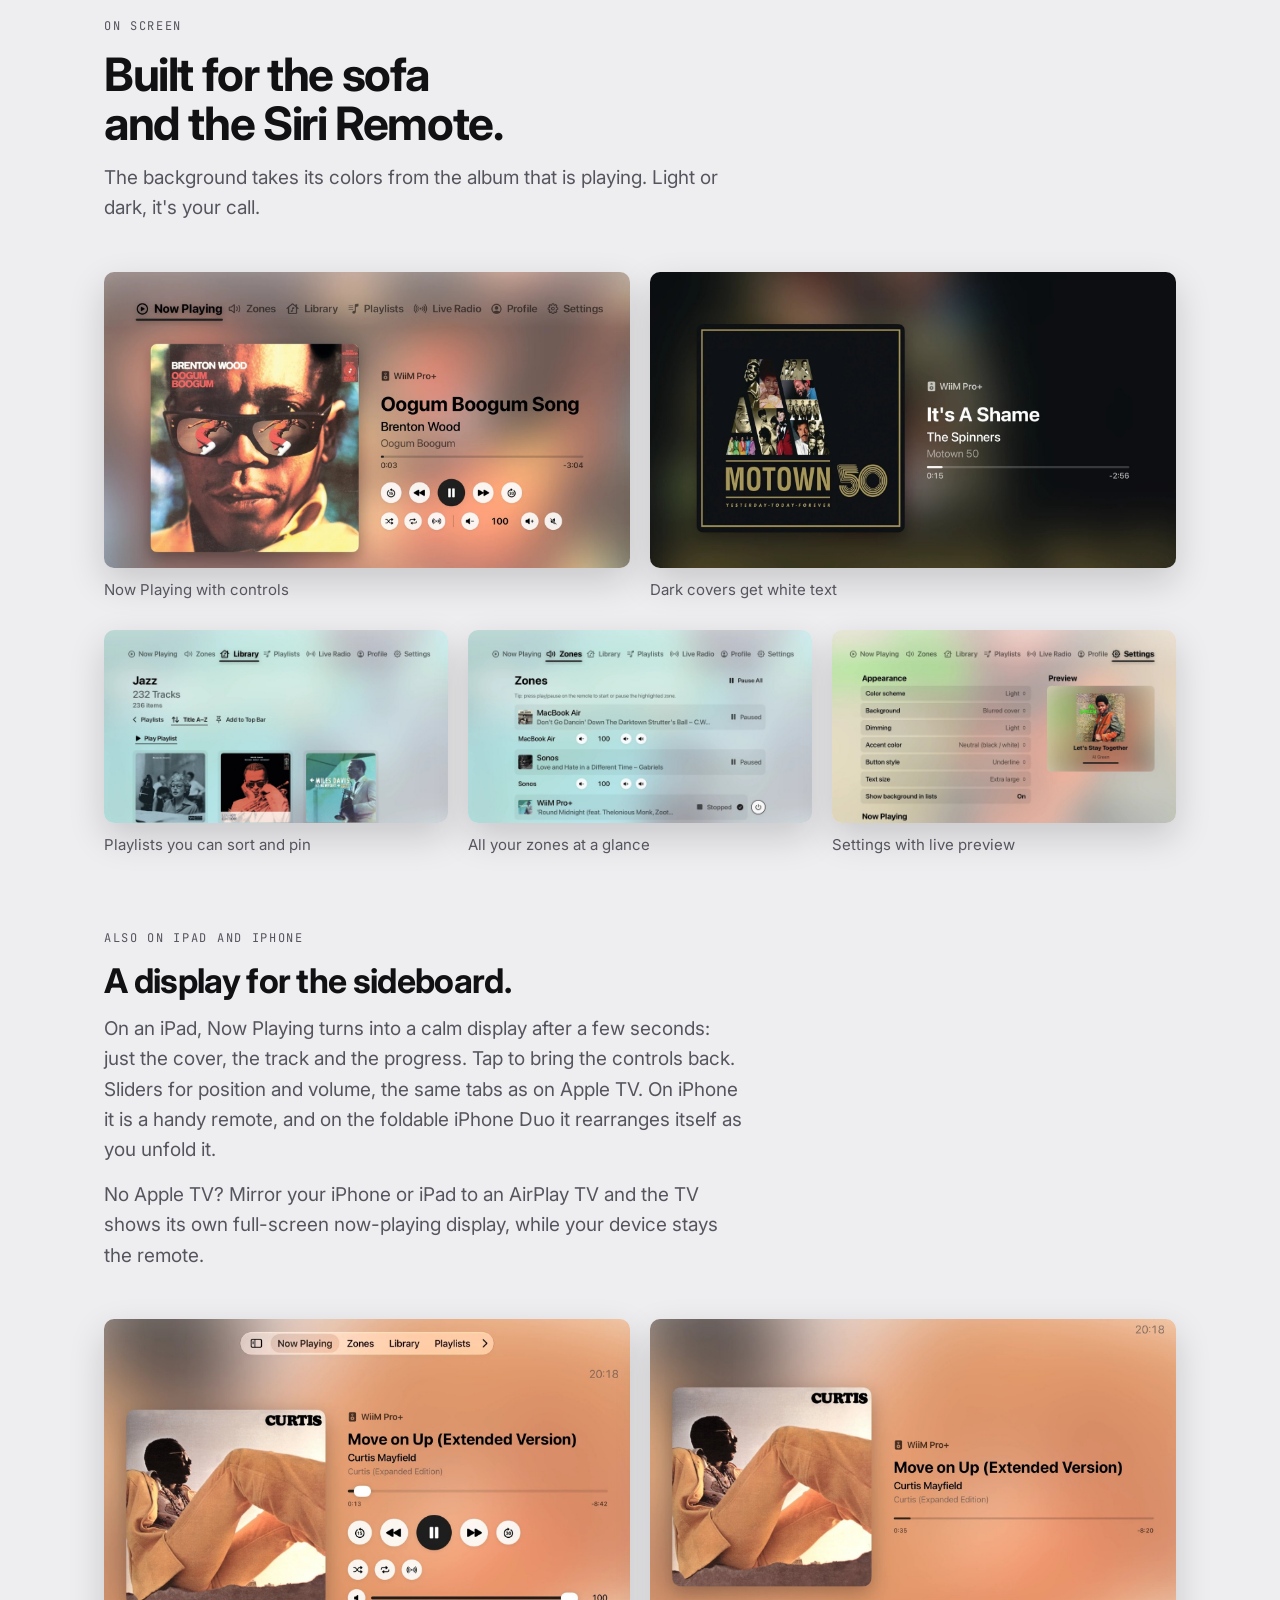
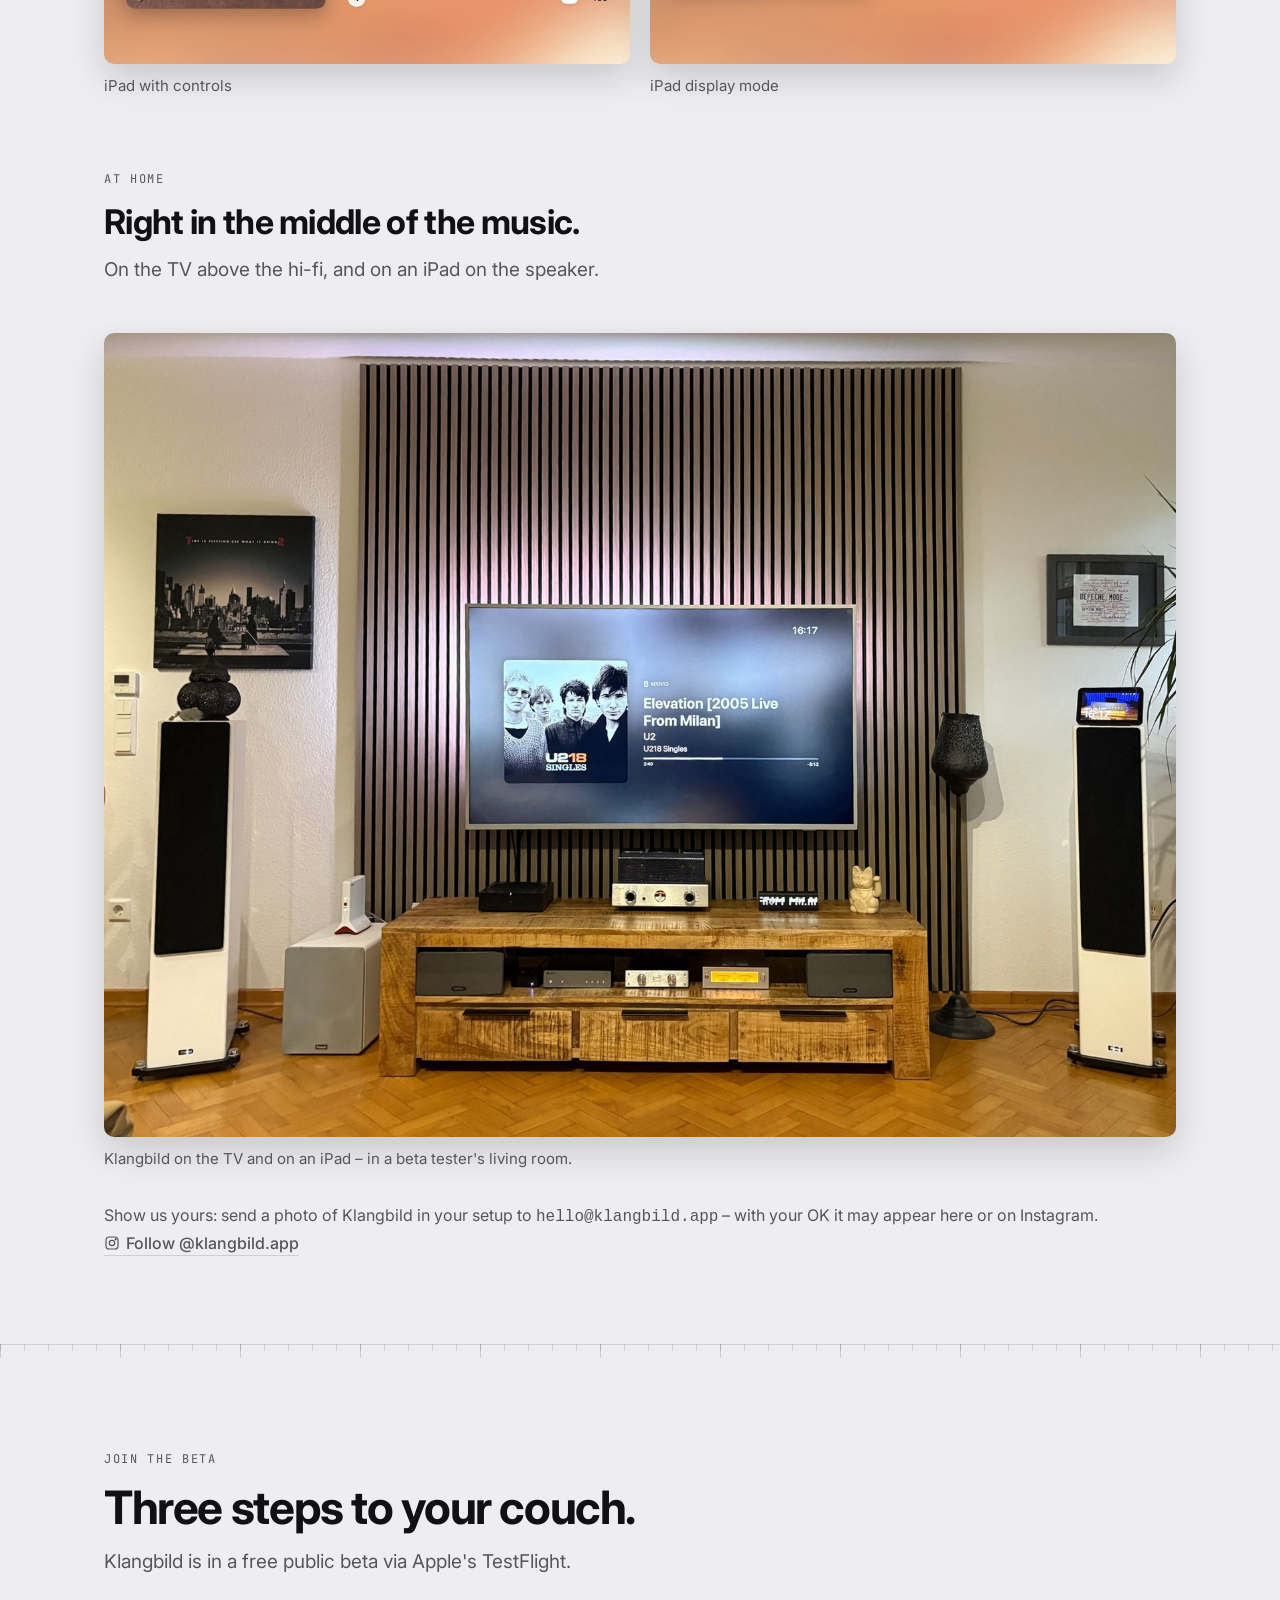
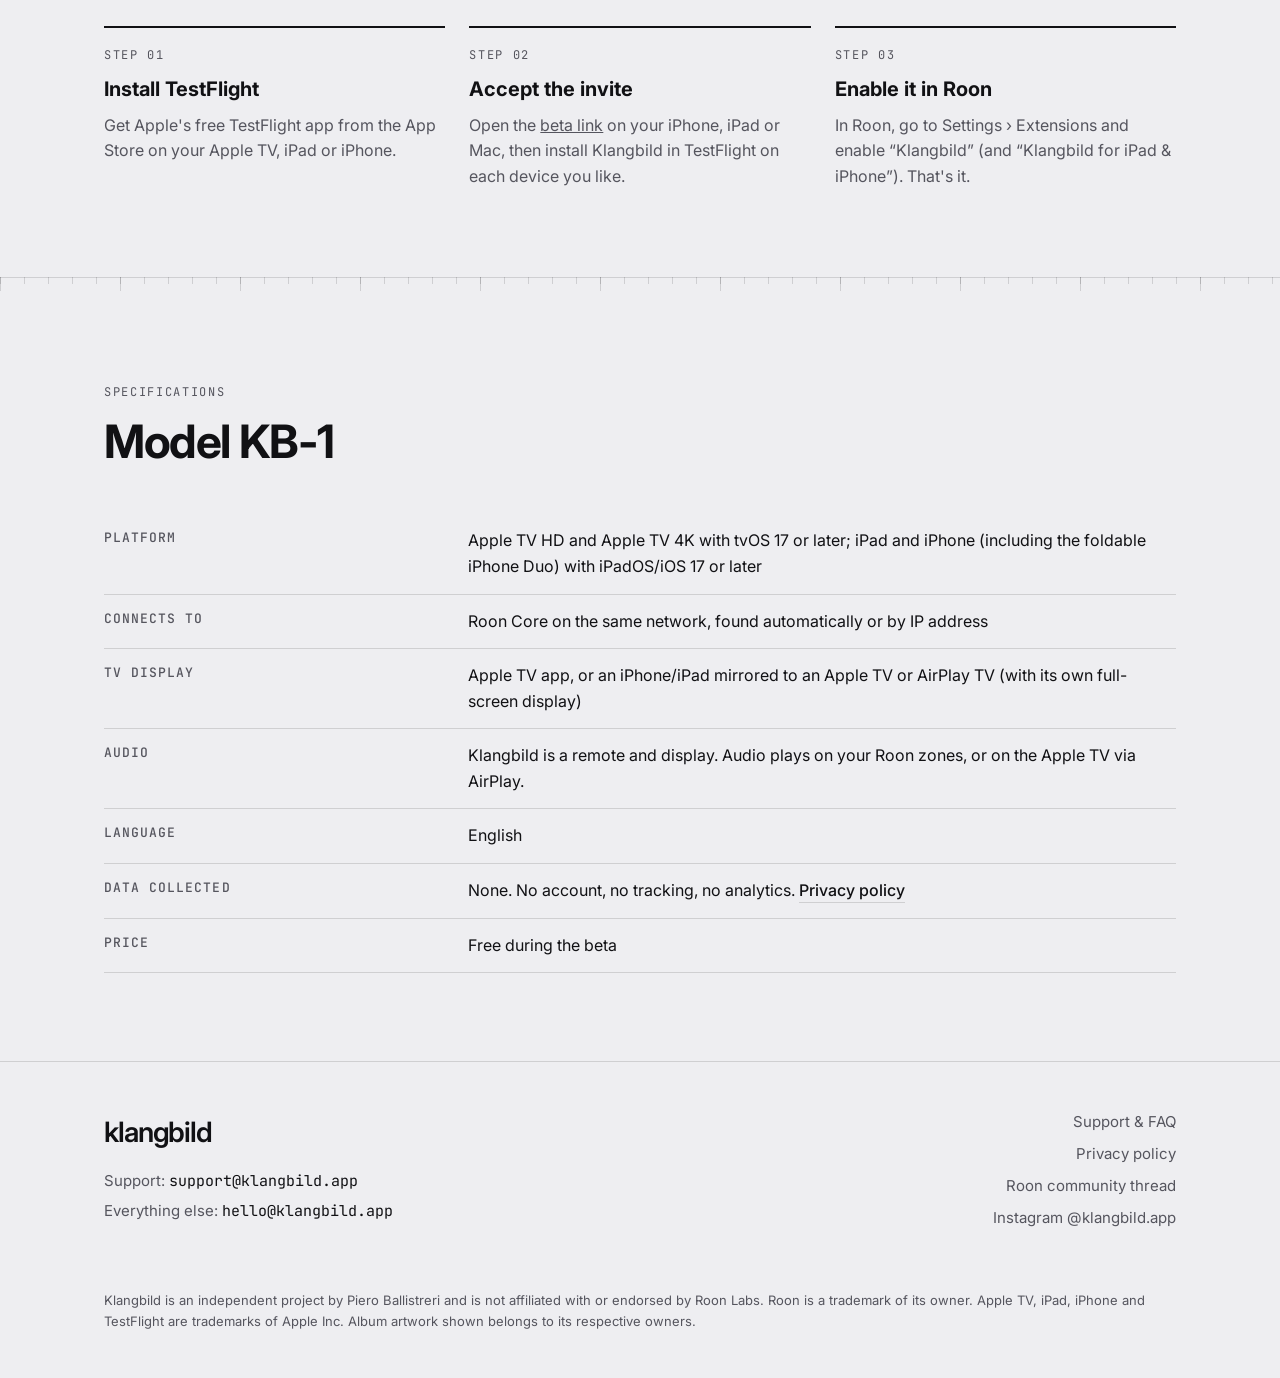
==== commit 31740630: "Instagram icon in the top navigation on all pages" ====
--- a/index.html
+++ b/index.html
@@ -29,6 +29,7 @@
         <a href="#join">Join the beta</a>
         <a href="#specs">Specifications</a>
         <a href="support/">Support</a>
+        <a class="nav-ig" href="https://www.instagram.com/klangbild.app/" aria-label="Instagram @klangbild.app" title="Instagram @klangbild.app"><svg width="18" height="18" viewBox="0 0 24 24" fill="none" stroke="currentColor" stroke-width="1.8" stroke-linecap="round" stroke-linejoin="round" aria-hidden="true"><rect x="3" y="3" width="18" height="18" rx="5"/><circle cx="12" cy="12" r="4"/><circle cx="17.5" cy="6.5" r="0.8" fill="currentColor"/></svg></a>
       </nav>
     </div>
 
--- a/assets/site.css
+++ b/assets/site.css
@@ -74,6 +74,7 @@
 .topbar nav { display: flex; gap: 22px; font-size: 15px; flex-wrap: wrap; }
 .topbar nav a { text-decoration: none; color: var(--ink-soft); }
 .topbar nav a:hover, .topbar nav a[aria-current="page"] { color: var(--ink); }
+.topbar nav .nav-ig { display: inline-flex; align-items: center; }
 .home { text-decoration: none; }
 .led { display: inline-flex; align-items: center; gap: 10px; }
 .led::before {
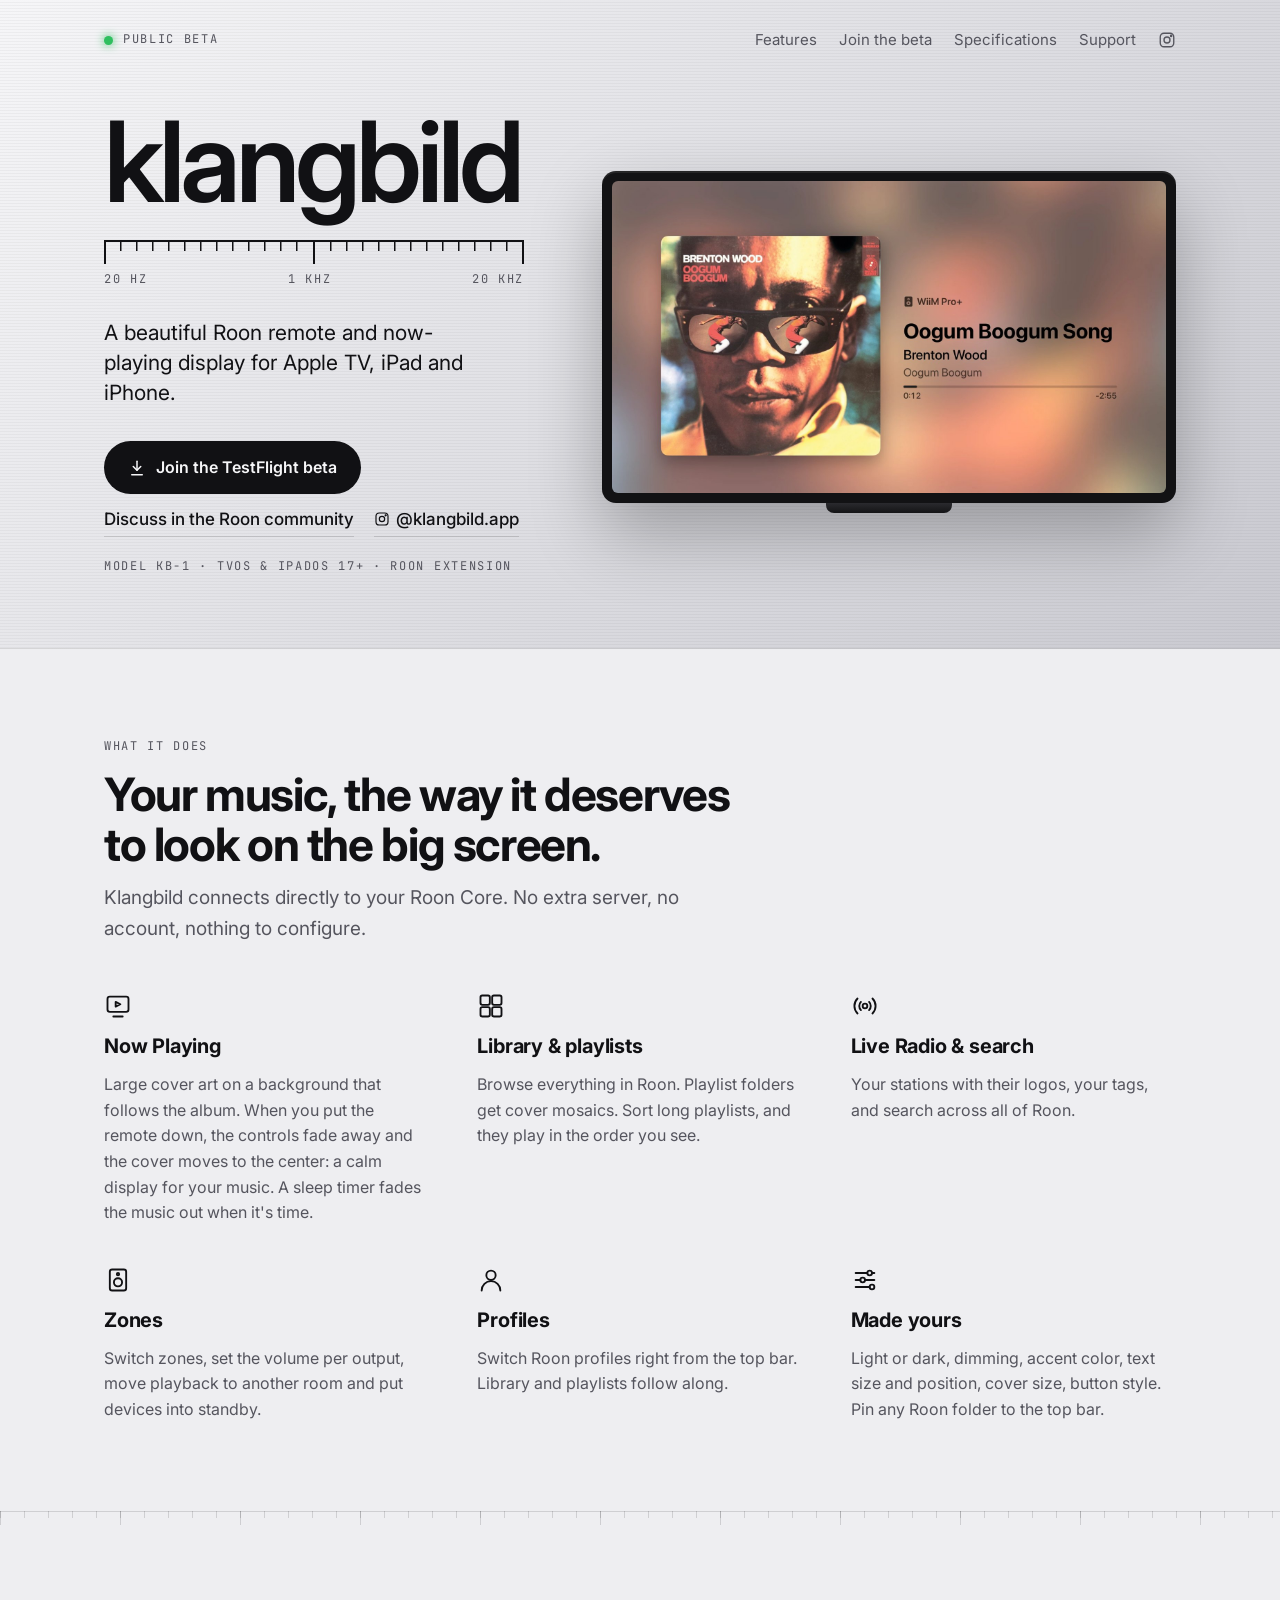
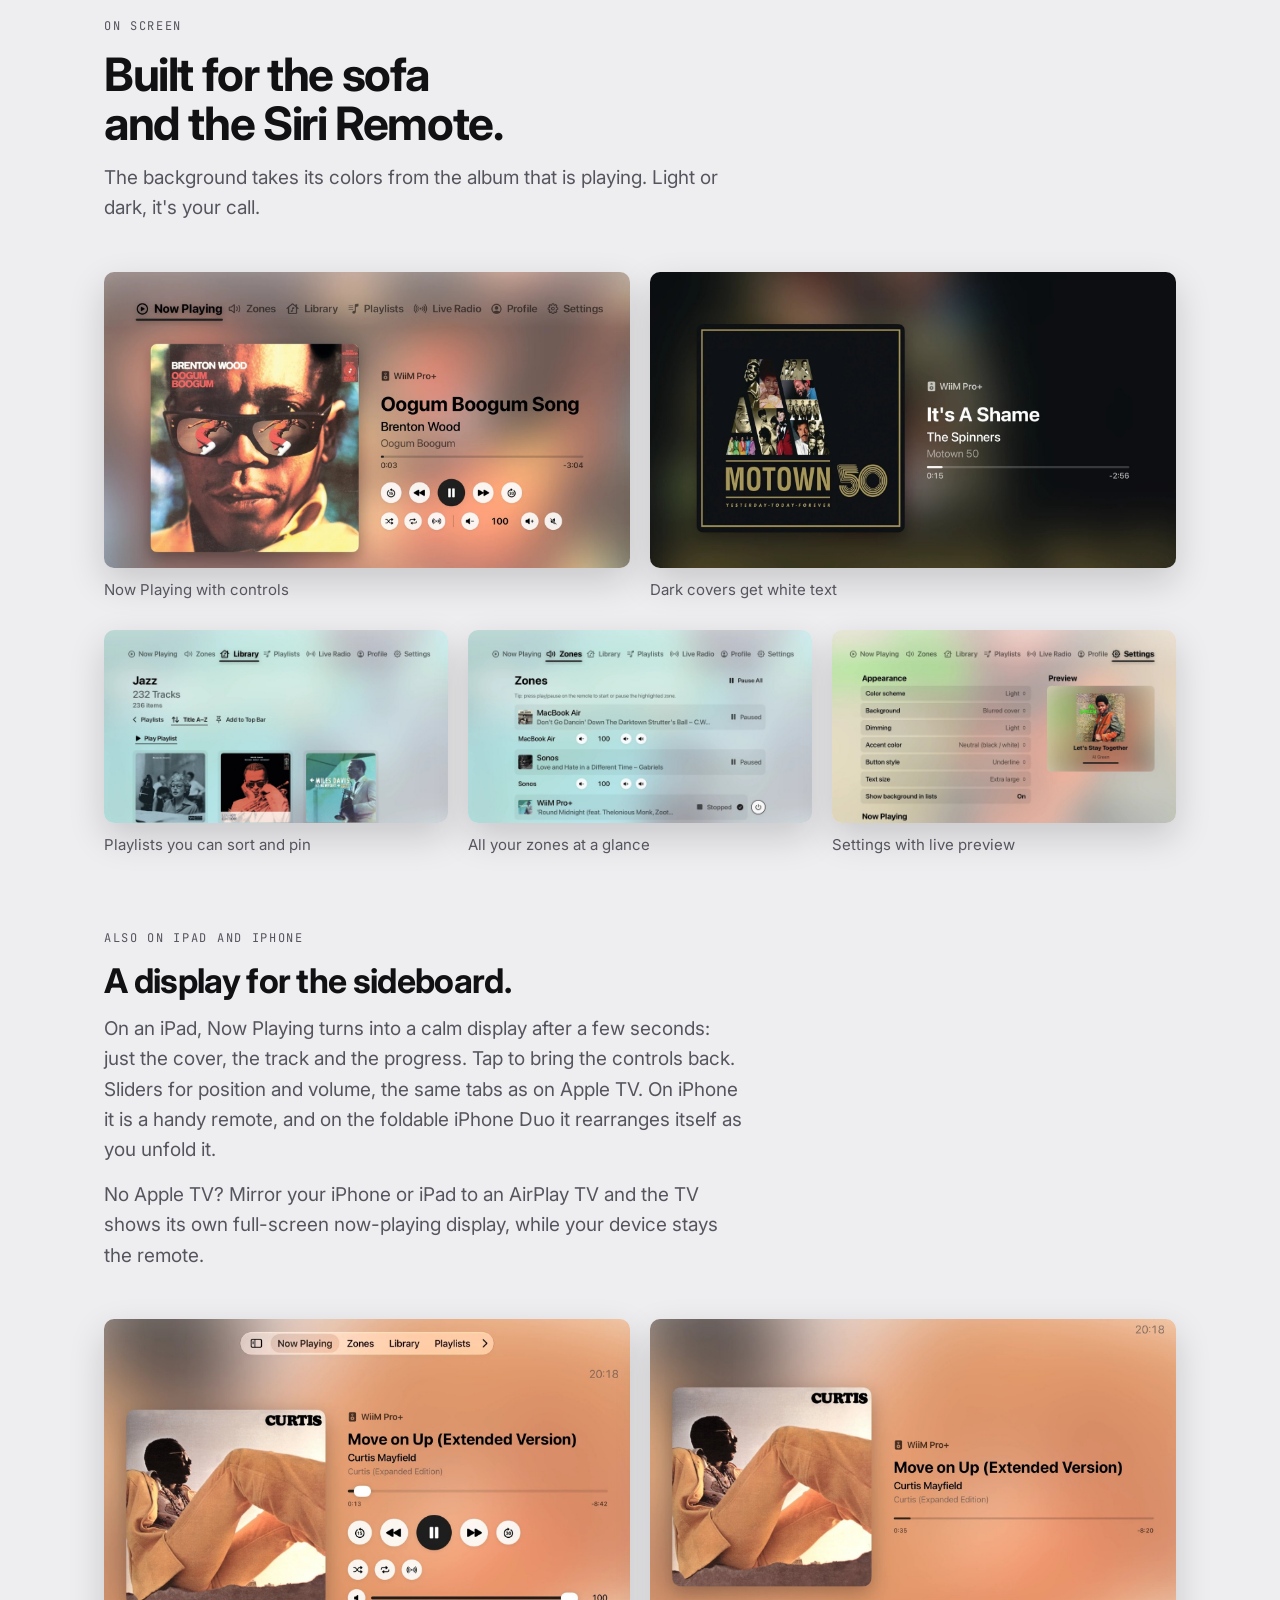
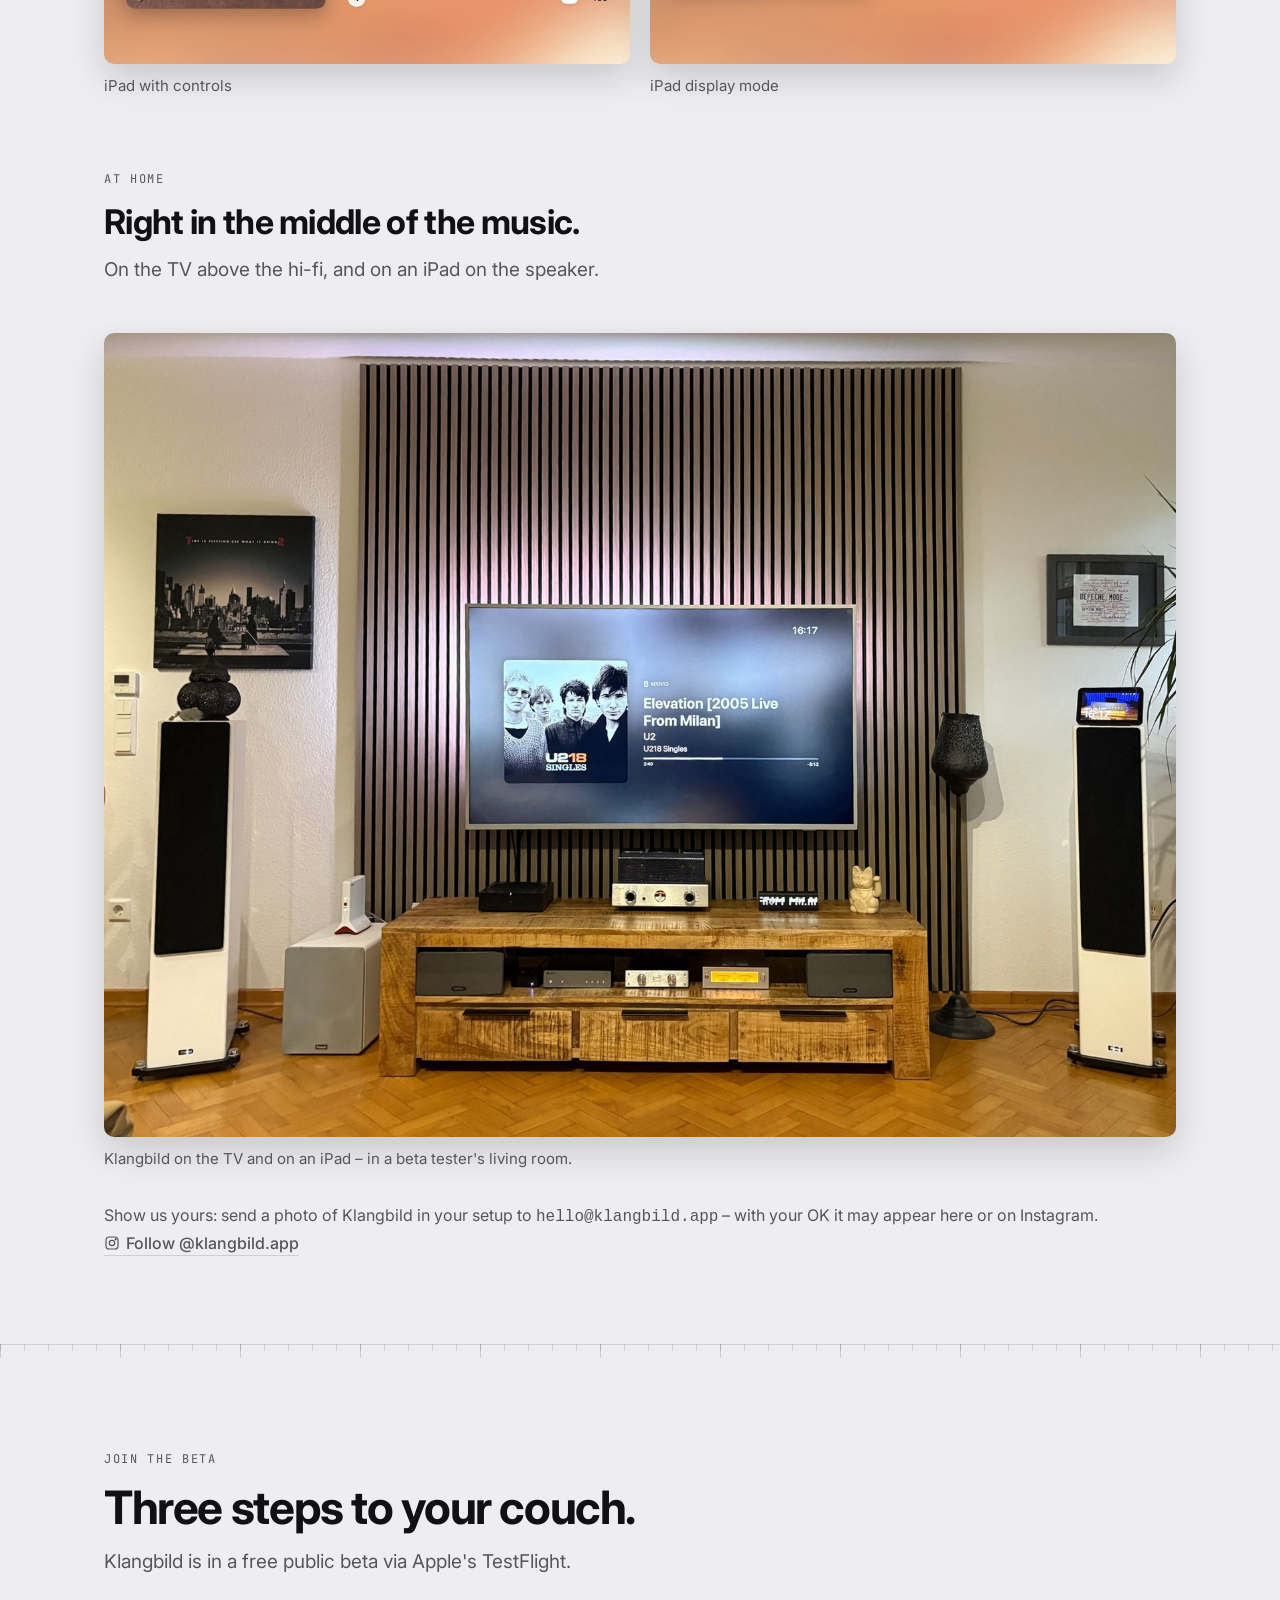
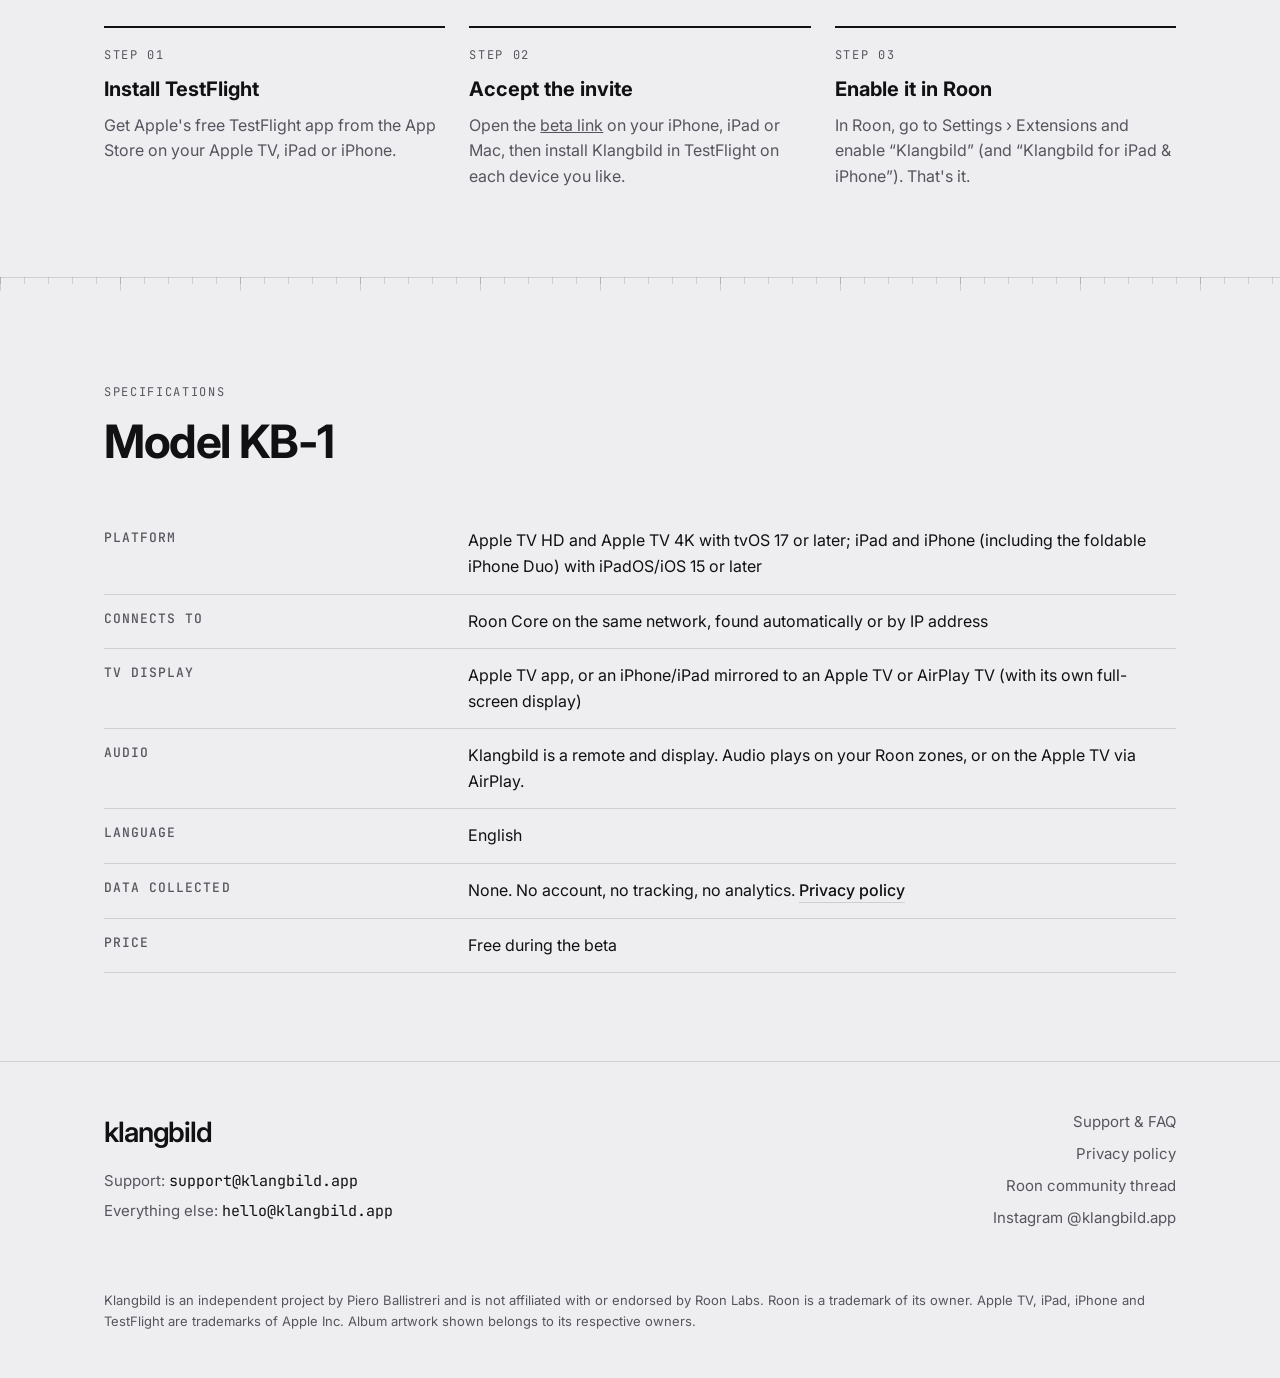
==== commit fdd0b753: "Specifications: iPadOS/iOS 15 or later" ====
--- a/index.html
+++ b/index.html
@@ -226,7 +226,7 @@
       <div class="specs-wrap">
         <table class="specs">
           <tbody>
-            <tr><th scope="row">Platform</th><td>Apple TV HD and Apple TV 4K with tvOS 17 or later; iPad and iPhone (including the foldable iPhone Duo) with iPadOS/iOS 17 or later</td></tr>
+            <tr><th scope="row">Platform</th><td>Apple TV HD and Apple TV 4K with tvOS 17 or later; iPad and iPhone (including the foldable iPhone Duo) with iPadOS/iOS 15 or later</td></tr>
             <tr><th scope="row">Connects to</th><td>Roon Core on the same network, found automatically or by IP address</td></tr>
             <tr><th scope="row">TV display</th><td>Apple TV app, or an iPhone/iPad mirrored to an Apple TV or AirPlay TV (with its own full-screen display)</td></tr>
             <tr><th scope="row">Audio</th><td>Klangbild is a remote and display. Audio plays on your Roon zones, or on the Apple TV via AirPlay.</td></tr>
